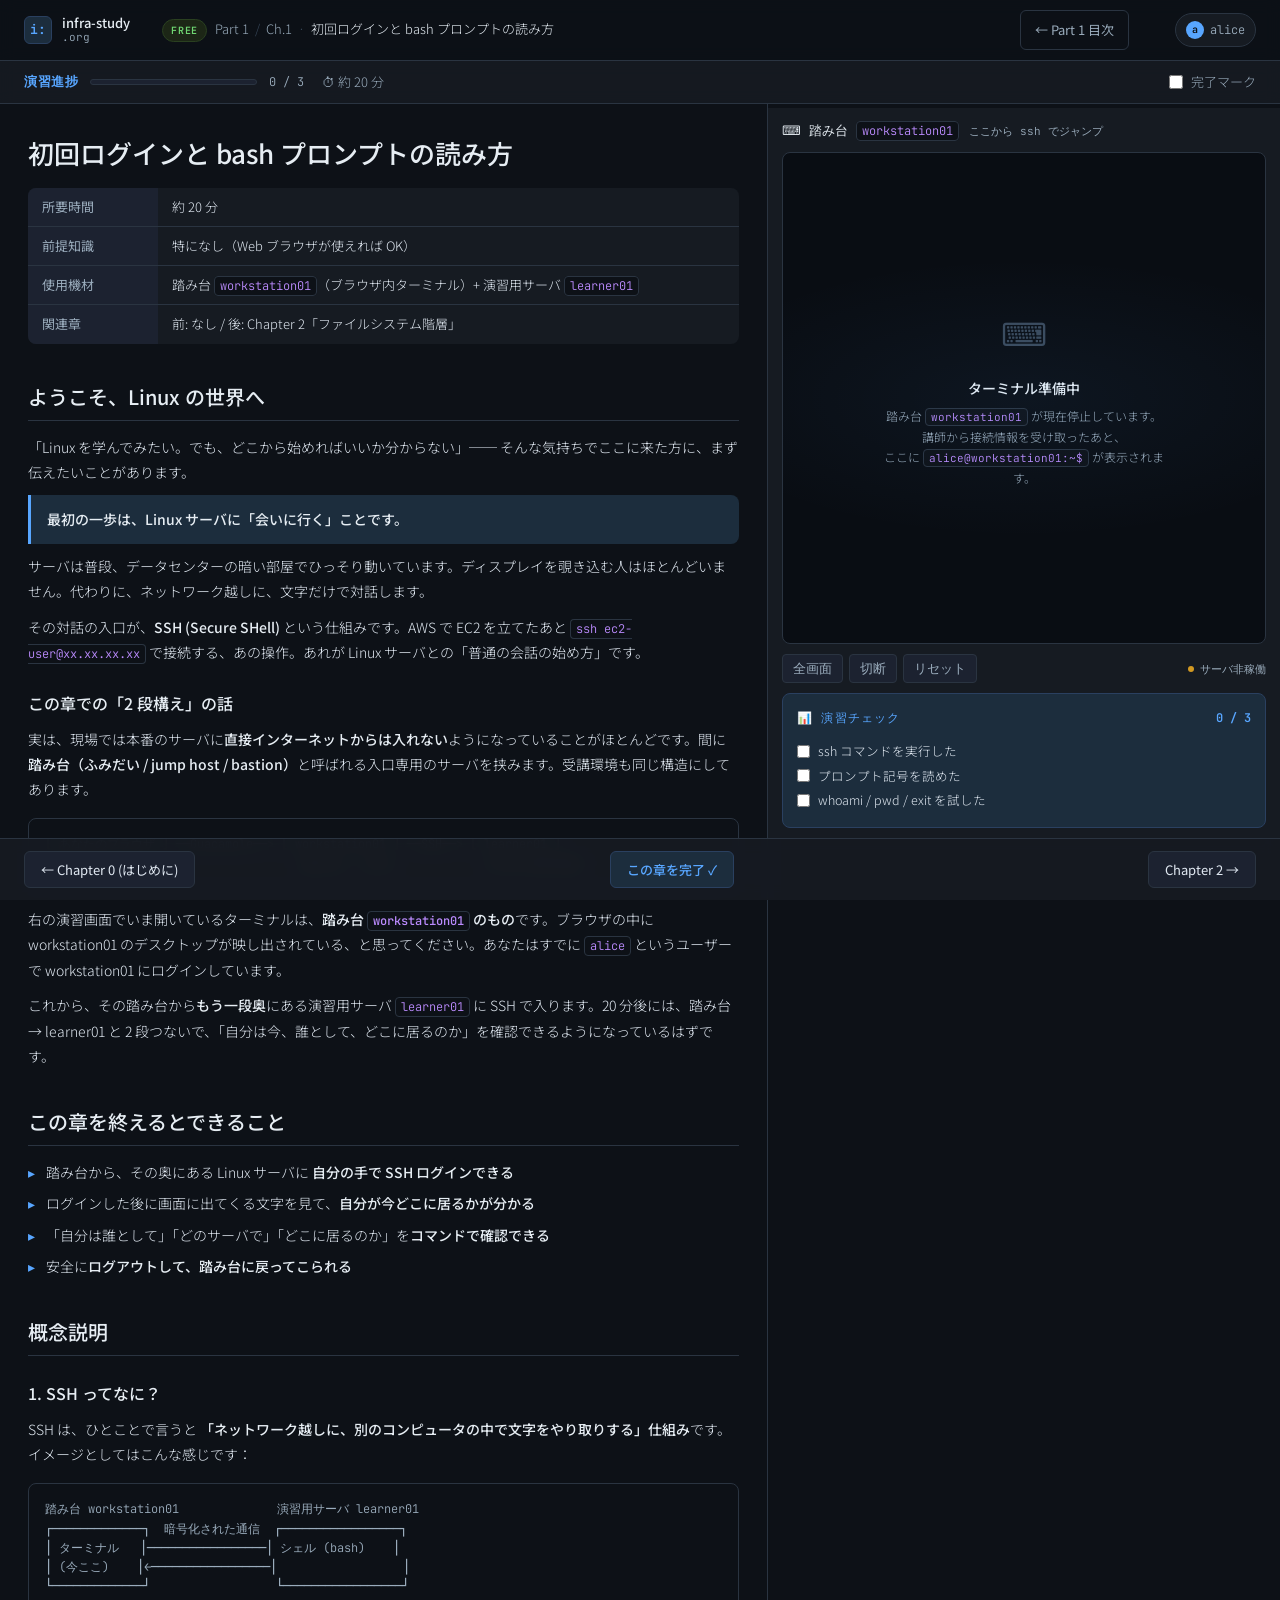
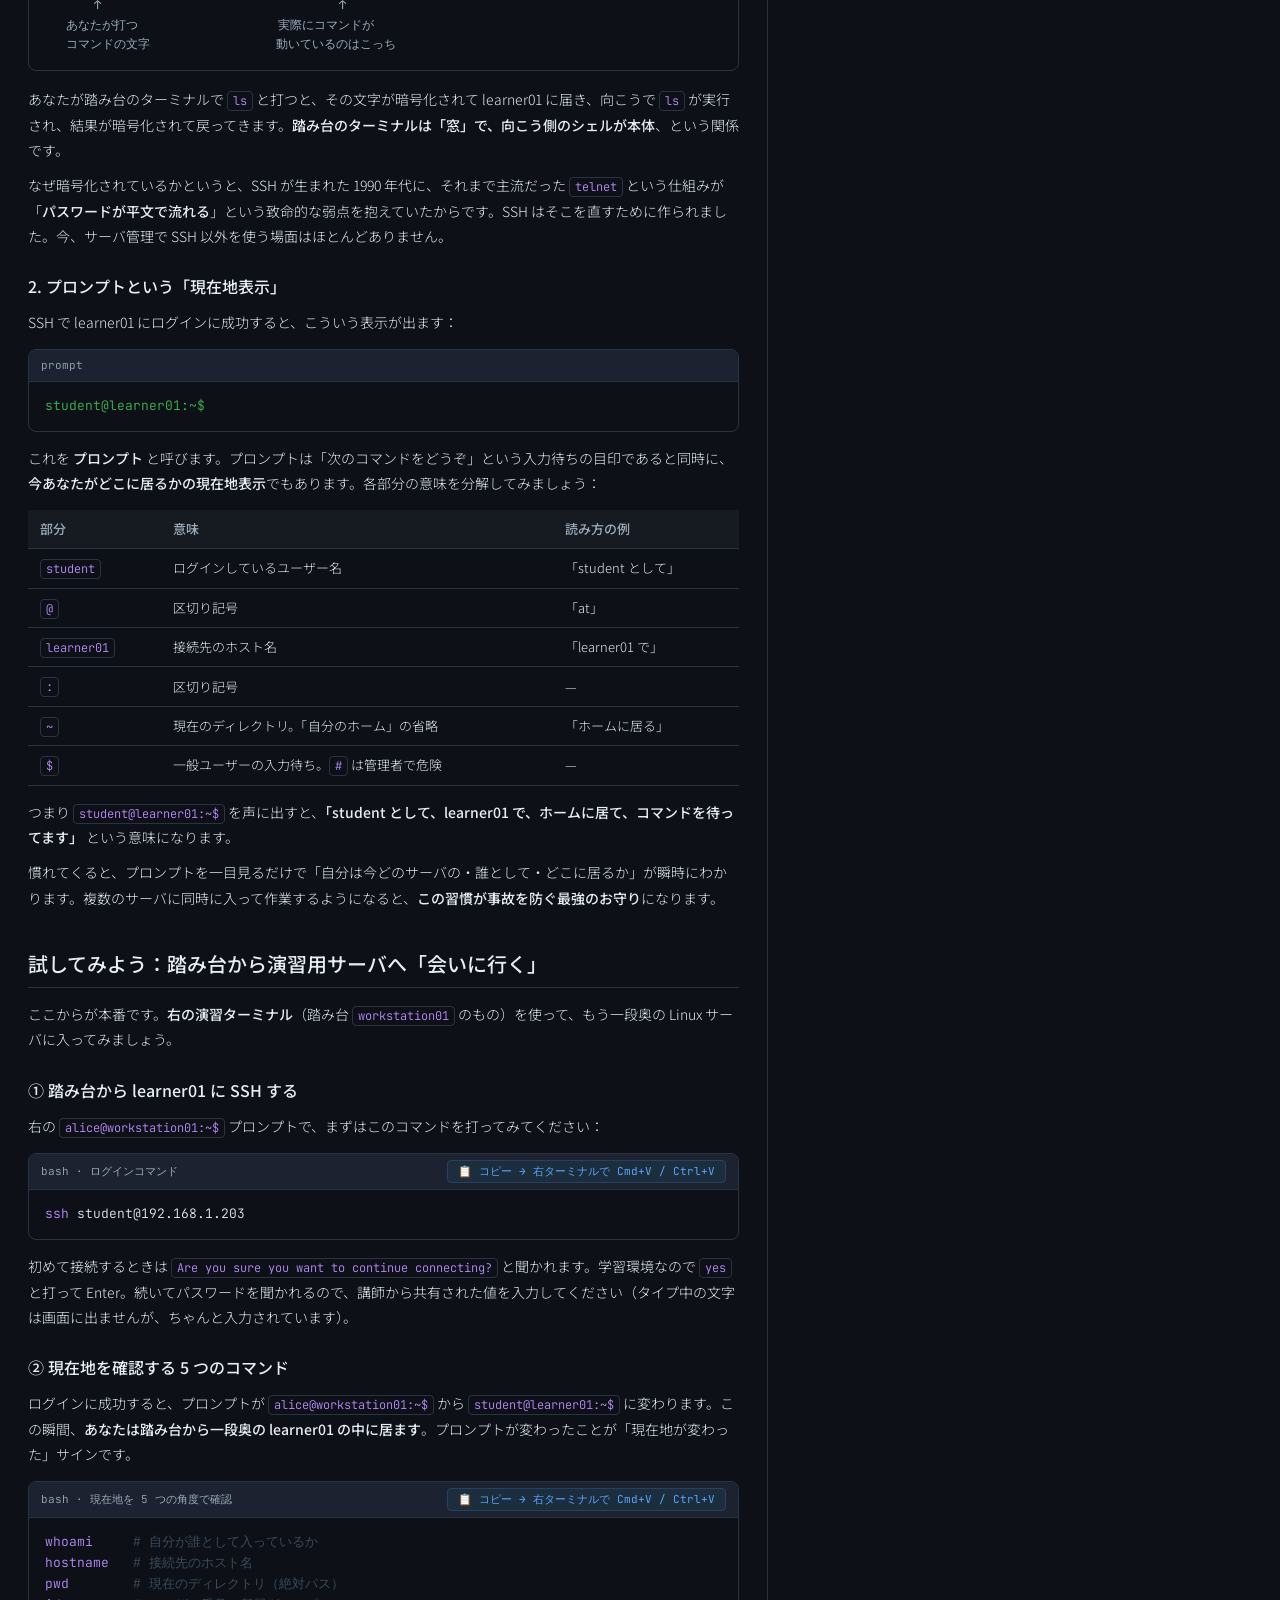
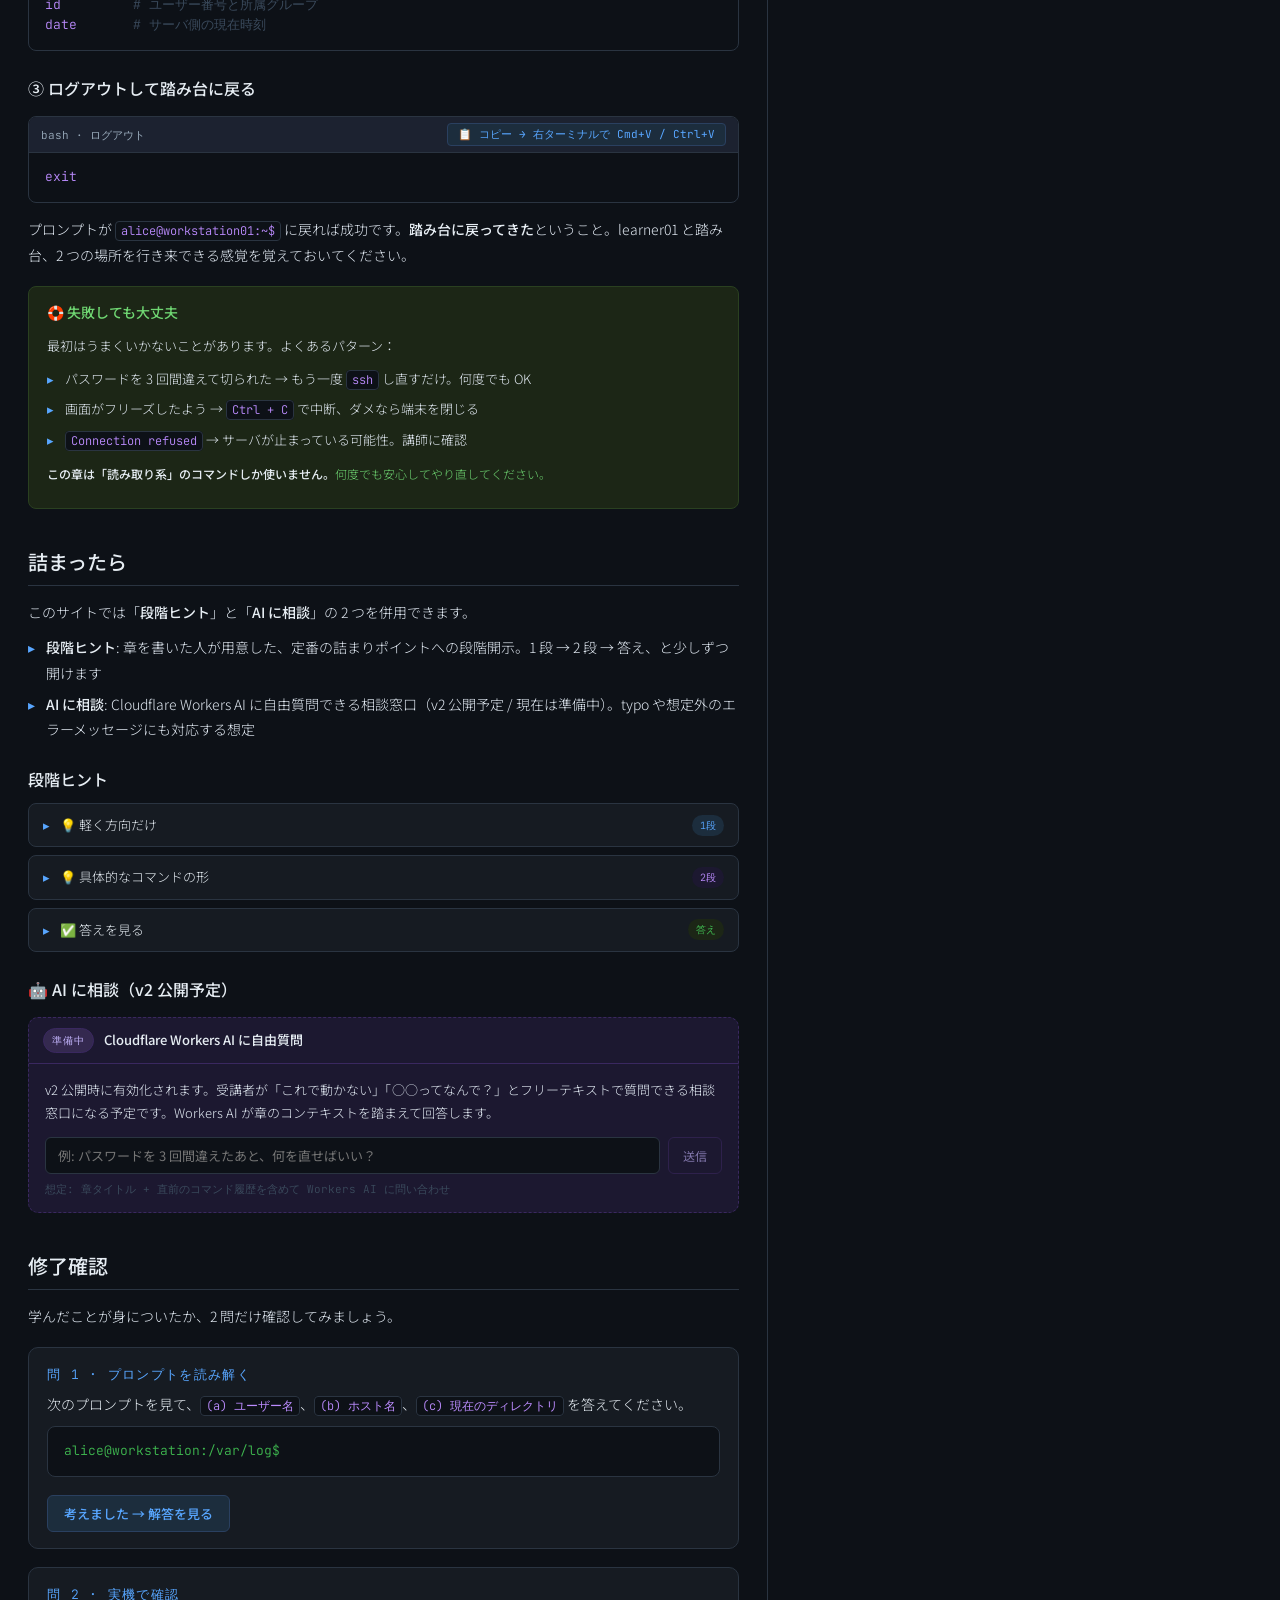
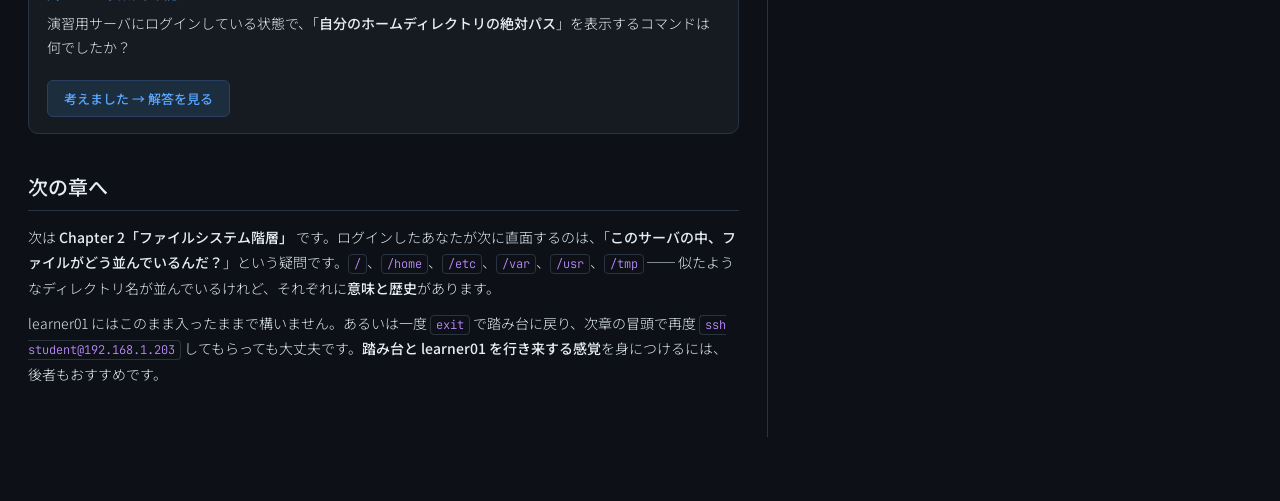
==== chapter01-prototype.html @ 298f412c "chapter01-03 プロトタイプ追加" ====
<!DOCTYPE html>
<html lang="ja">
<head>
<meta charset="UTF-8">
<meta name="viewport" content="width=device-width, initial-scale=1.0">
<title>Chapter 1: 初回ログインと bash プロンプトの読み方 — infra-study.org</title>
<style>
/* ── tokens (Top.html の tokens.css から抜粋・インライン) ── */
@import url('https://fonts.googleapis.com/css2?family=JetBrains+Mono:wght@400;600&family=Noto+Sans+JP:wght@300;400;500&display=swap');
:root{
  --bg:#0d1117; --bg2:#161b22; --bg3:#1c2230; --border:#2a3441;
  --text:#e2eaf3; --text-strong:#e6edf3; --muted:#9aacbc; --muted-dim:#3a4a5c;
  --accent:#58a6ff; --green:#3fb950; --amber:#d29922; --purple:#bc8cff; --coral:#f78166; --red:#f85149;
  --accent-bg:#1c2d3d; --accent-bg-hi:#1e3550; --accent-border:#2a4060; --accent-text:#8ecbff;
  --green-bg:#1c2616; --green-border:#2a4020; --green-text:#6fd672;
  --amber-bg:#1c1a0d; --amber-border:#3a3010;
  --purple-bg:#1c1830; --purple-border:#3a2860; --purple-text:#c4b5fd;
  --coral-bg:#1c0e0a; --coral-border:#3a1a10;
  --font-sans:'Noto Sans JP',-apple-system,BlinkMacSystemFont,sans-serif;
  --font-mono:'JetBrains Mono','SF Mono',Menlo,Consolas,monospace;
}
*{box-sizing:border-box;margin:0;padding:0}
html,body{background:var(--bg);color:var(--text);font-family:var(--font-sans);font-weight:300;font-size:14px;line-height:1.7}
a{color:var(--accent);text-decoration:none}
a:hover{text-decoration:underline}
strong{color:var(--text-strong);font-weight:500}
code{font-family:var(--font-mono);font-size:12px;background:var(--bg);border:1px solid var(--border);padding:1px 5px;border-radius:4px;color:var(--purple)}
button{font-family:inherit;cursor:pointer;border:none;background:none;color:inherit}
ul{list-style:none}

/* ── Header ── */
.site-header{position:sticky;top:0;z-index:50;background:rgba(13,17,23,0.92);border-bottom:1px solid var(--border);backdrop-filter:blur(8px)}
.header-inner{max-width:1400px;margin:0 auto;height:60px;padding:0 24px;display:flex;align-items:center;gap:32px}
.brand{display:flex;align-items:center;gap:10px}
.brand-mark{width:28px;height:28px;border-radius:6px;background:var(--accent-bg);border:1px solid var(--accent-border);display:flex;align-items:center;justify-content:center;font-family:var(--font-mono);font-weight:600;color:var(--accent);font-size:13px}
.brand-text{display:flex;flex-direction:column;line-height:1.15}
.brand-name{font-size:13px;color:var(--text-strong);font-weight:500}
.brand-domain{font-size:11px;color:var(--muted);font-family:var(--font-mono)}
.crumb{font-size:13px;color:var(--muted)}
.crumb .sep{color:var(--muted-dim);margin:0 6px}
.crumb .now{color:var(--text-strong)}
.badge-free{display:inline-flex;align-items:center;font-family:var(--font-mono);font-size:10px;font-weight:600;letter-spacing:0.08em;color:var(--green-text);background:var(--green-bg);border:1px solid var(--green-border);padding:2px 8px;border-radius:99px;margin-right:8px}
.nav-toc{margin-left:auto;font-size:13px;padding:8px 14px;border-radius:6px;background:transparent;border:1px solid var(--border);color:var(--muted);font-weight:400;display:inline-flex;align-items:center;gap:6px}
.nav-toc:hover{background:var(--bg2);color:var(--text-strong);border-color:var(--accent-border)}
.nav-user{margin-left:14px;font-size:12px;color:var(--muted);font-family:var(--font-mono);display:inline-flex;align-items:center;gap:6px;padding:6px 10px;border-radius:99px;background:var(--bg2);border:1px solid var(--border)}
.nav-user .avatar{width:18px;height:18px;border-radius:50%;background:var(--accent);color:var(--bg);font-size:10px;display:flex;align-items:center;justify-content:center;font-weight:600}

/* ── Chapter Meta Bar ── */
.meta-bar{position:sticky;top:60px;z-index:49;border-bottom:1px solid var(--border);background:rgba(22,27,34,0.92);backdrop-filter:blur(8px)}
.meta-inner{max-width:1400px;margin:0 auto;padding:10px 24px;display:flex;align-items:center;gap:18px;font-size:13px}
.progress{display:flex;align-items:center;gap:12px;min-width:280px}
.progress-label{font-family:var(--font-mono);font-size:13px;color:var(--accent);letter-spacing:0.04em;font-weight:600;white-space:nowrap}
.progress-bar{flex:1;height:6px;background:var(--bg3);border-radius:99px;overflow:hidden;border:1px solid var(--border);min-width:120px}
.progress-fill{height:100%;background:linear-gradient(90deg,var(--green) 0%,var(--accent) 100%);border-radius:99px;transition:width 0.3s ease}
.progress-text{font-family:var(--font-mono);font-size:12px;color:var(--muted);white-space:nowrap}
.meta-time{color:var(--muted);font-size:13px}
.meta-progress{margin-left:auto;display:flex;align-items:center;gap:8px;color:var(--muted)}
.meta-progress input[type=checkbox]{width:14px;height:14px;accent-color:var(--accent)}

/* ── 2-pane layout ── */
.pane-wrap{max-width:1400px;margin:0 auto;display:grid;grid-template-columns:60% 40%;min-height:calc(100vh - 60px - 48px)}
.content-pane{padding:32px 28px 40px;border-right:1px solid var(--border);overflow-y:auto}
.terminal-pane{background:var(--bg2);padding:12px 14px;display:flex;flex-direction:column;gap:10px;position:sticky;top:108px;height:calc(100vh - 108px - 60px);align-self:start}

/* ── content ── */
.content-pane h1{font-size:26px;font-weight:500;color:var(--text-strong);line-height:1.3;margin-bottom:18px}
.content-pane h2{font-size:20px;font-weight:500;color:var(--text-strong);margin:36px 0 14px;padding-bottom:6px;border-bottom:1px solid var(--border)}
.content-pane h3{font-size:16px;font-weight:500;color:var(--text-strong);margin:24px 0 10px}
.content-pane p{margin:10px 0;line-height:1.8}
.content-pane ul.bullets{padding-left:0;margin:10px 0}
.content-pane ul.bullets li{padding-left:18px;position:relative;margin:6px 0;line-height:1.8}
.content-pane ul.bullets li::before{content:'▸';position:absolute;left:0;color:var(--accent)}

.eyebrow{font-size:12px;letter-spacing:0.12em;color:var(--accent);text-transform:uppercase;font-family:var(--font-mono);font-weight:600;display:flex;align-items:center;gap:10px;margin-bottom:10px}
.eyebrow::after{content:'';flex:1;height:1px;background:var(--border)}
.lead{font-size:15px;color:var(--muted);line-height:1.95;margin:14px 0 22px}
.lead strong{color:var(--text)}
.callout-key{margin:18px 0;padding:12px 16px;background:var(--accent-bg);border-left:3px solid var(--accent);border-radius:0 8px 8px 0;color:var(--text-strong)}

/* meta table */
table.meta-table{width:100%;border-collapse:collapse;margin:14px 0;background:var(--bg2);border-radius:8px;overflow:hidden;font-size:13px}
table.meta-table th,table.meta-table td{padding:8px 14px;text-align:left;border-bottom:1px solid var(--border)}
table.meta-table th{color:var(--muted);font-weight:400;width:130px;background:var(--bg3)}
table.meta-table tr:last-child th,table.meta-table tr:last-child td{border-bottom:none}

/* ASCII diagram block */
pre.ascii{background:var(--bg);border:1px solid var(--border);border-radius:8px;padding:16px;font-family:var(--font-mono);font-size:12px;line-height:1.6;color:var(--muted);overflow-x:auto;margin:16px 0}

/* prompt-decompose table */
table.decomp{width:100%;border-collapse:collapse;margin:14px 0;font-size:13px}
table.decomp th,table.decomp td{padding:8px 12px;border-bottom:1px solid var(--border);text-align:left}
table.decomp th{color:var(--muted);font-weight:500;background:var(--bg2)}
table.decomp code{font-size:12px}

/* code block w/ copy */
.codeblock{position:relative;background:var(--bg);border:1px solid var(--border);border-radius:8px;margin:14px 0;overflow:hidden}
.codeblock-head{background:var(--bg3);padding:6px 12px;border-bottom:1px solid var(--border);display:flex;align-items:center;justify-content:space-between;font-family:var(--font-mono);font-size:11px;color:var(--muted)}
.codeblock pre{padding:14px 16px;font-family:var(--font-mono);font-size:13px;line-height:1.6;color:var(--text);overflow-x:auto}
.codeblock pre .comment{color:var(--muted-dim)}
.codeblock pre .prompt{color:var(--green)}
.codeblock pre .kw{color:var(--purple)}
.copy-btn{font-family:var(--font-mono);font-size:11px;color:var(--accent);padding:3px 10px;border-radius:4px;border:1px solid var(--accent-border);background:var(--accent-bg)}
.copy-btn:hover{background:var(--accent-bg-hi)}
.copy-btn.copied{color:var(--green);border-color:var(--green-border);background:var(--green-bg)}

/* hint accordion */
.hint{margin:8px 0;border:1px solid var(--border);border-radius:8px;background:var(--bg2);overflow:hidden}
.hint summary{cursor:pointer;padding:10px 14px;list-style:none;display:flex;align-items:center;gap:10px;font-size:13px;color:var(--text-strong)}
.hint summary::-webkit-details-marker{display:none}
.hint summary::before{content:'▸';color:var(--accent);transition:transform 0.15s}
.hint[open] summary::before{transform:rotate(90deg)}
.hint .hint-body{padding:0 14px 14px 32px;color:var(--text);line-height:1.8;font-size:13px;border-top:1px solid var(--border);padding-top:12px;margin-top:0}
.hint.stage1 summary::after{content:'1段';margin-left:auto;font-family:var(--font-mono);font-size:10px;color:var(--accent);background:var(--accent-bg);padding:2px 8px;border-radius:99px}
.hint.stage2 summary::after{content:'2段';margin-left:auto;font-family:var(--font-mono);font-size:10px;color:var(--purple);background:var(--purple-bg);padding:2px 8px;border-radius:99px}
.hint.answer summary::after{content:'答え';margin-left:auto;font-family:var(--font-mono);font-size:10px;color:var(--green);background:var(--green-bg);padding:2px 8px;border-radius:99px}

/* fail-safe block */
.fail-safe{margin:18px 0;padding:14px 18px;background:var(--green-bg);border:1px solid var(--green-border);border-radius:8px}
.fail-safe-title{color:var(--green-text);font-weight:500;margin-bottom:8px;display:flex;align-items:center;gap:8px}

/* AI chat mock */
.ai-chat-mock{margin:14px 0 22px;border:1px dashed var(--purple-border);border-radius:10px;background:var(--purple-bg);overflow:hidden}
.ai-chat-head{padding:10px 14px;display:flex;align-items:center;gap:10px;border-bottom:1px solid var(--purple-border);background:rgba(28,24,48,0.5)}
.ai-badge{font-family:var(--font-mono);font-size:10px;letter-spacing:0.1em;text-transform:uppercase;color:var(--purple-text);padding:3px 8px;border-radius:99px;background:rgba(188,140,255,0.15);border:1px solid var(--purple-border)}
.ai-chat-title{font-size:13px;color:var(--text-strong);font-weight:500}
.ai-chat-body{padding:14px 16px;font-size:13px;line-height:1.7;color:var(--muted)}
.ai-chat-body p{margin:0 0 12px;color:var(--text)}
.ai-chat-input-mock{display:flex;gap:8px;margin:8px 0 6px}
.ai-chat-input-mock input{flex:1;padding:8px 12px;border-radius:6px;background:var(--bg);border:1px solid var(--border);color:var(--muted-dim);font-family:var(--font-sans);font-size:13px}
.ai-chat-input-mock input:disabled{cursor:not-allowed}
.ai-send-btn{padding:8px 14px;border-radius:6px;background:var(--purple-bg);border:1px solid var(--purple-border);color:var(--purple-text);font-size:12px;cursor:not-allowed;opacity:0.6}
.ai-chat-meta{font-size:11px;color:var(--muted-dim);font-family:var(--font-mono)}

/* quiz */
.quiz{margin:18px 0;padding:16px 18px;background:var(--bg2);border:1px solid var(--border);border-radius:10px}
.quiz-title{font-size:13px;color:var(--accent);margin-bottom:6px;font-family:var(--font-mono);text-transform:uppercase;letter-spacing:0.1em}
.quiz-q{font-size:14px;color:var(--text-strong);margin-bottom:10px;line-height:1.7}
.quiz-btn{margin-top:10px;padding:8px 16px;border-radius:6px;background:var(--accent-bg);border:1px solid var(--accent-border);color:var(--accent);font-size:13px;font-weight:500}
.quiz-btn:hover{background:var(--accent-bg-hi)}

/* footer nav — fixed for always-visible chapter navigation */
.chapter-footer{position:fixed;bottom:0;left:0;right:0;z-index:40;background:rgba(22,27,34,0.96);backdrop-filter:blur(8px);border-top:1px solid var(--border);padding:12px 24px;display:flex;align-items:center;gap:12px}
body{padding-bottom:64px}
.foot-btn{font-size:13px;padding:8px 16px;border-radius:6px;background:var(--bg3);border:1px solid var(--border);color:var(--text)}
.foot-btn:hover{background:var(--accent-bg);color:var(--accent);border-color:var(--accent-border)}
.foot-btn.complete{margin:0 auto;background:var(--accent-bg);border-color:var(--accent-border);color:var(--accent);font-weight:500}

/* ── Terminal pane ── */
.term-head{display:flex;align-items:center;gap:10px;font-size:13px;color:var(--muted);font-family:var(--font-mono)}
.term-head .label{color:var(--text-strong);font-size:13px}
.term-frame{flex:1;background:#090d13;border:1px solid var(--border);border-radius:8px;display:flex;flex-direction:column;justify-content:center;align-items:center;padding:20px;text-align:center;position:relative;overflow:hidden}
.term-frame.fallback::before{content:'';position:absolute;inset:0;background:radial-gradient(500px 200px at 50% 50%,rgba(88,166,255,0.06),transparent 70%);pointer-events:none}
.term-fallback-icon{font-size:32px;margin-bottom:14px;color:var(--muted-dim);font-family:var(--font-mono)}
.term-fallback-title{font-size:14px;color:var(--text-strong);font-weight:500;margin-bottom:6px}
.term-fallback-msg{font-size:12px;color:var(--muted);line-height:1.7;max-width:280px}
.term-fallback-msg code{font-size:11px}
.term-controls{display:flex;gap:6px;font-size:11px}
.term-ctl{padding:4px 10px;border-radius:4px;background:var(--bg3);border:1px solid var(--border);color:var(--muted);font-family:var(--font-mono)}
.term-ctl:hover{color:var(--text)}
.term-status{font-size:11px;color:var(--muted);font-family:var(--font-mono);display:flex;align-items:center;gap:6px}
.term-status .status-dot{width:6px;height:6px;border-radius:50%;background:var(--amber)}

/* checklist */
.checklist{background:var(--bg);border:1px solid var(--border);border-radius:8px;padding:14px}
.checklist.prominent{background:var(--accent-bg);border-color:var(--accent-border)}
.checklist-head{display:flex;align-items:center;justify-content:space-between;margin-bottom:10px}
.checklist-title{font-size:12px;color:var(--accent);text-transform:uppercase;letter-spacing:0.1em;font-family:var(--font-mono)}
.checklist-progress{font-family:var(--font-mono);font-size:12px;color:var(--accent);font-weight:600}
.checklist-progress.done{color:var(--green)}
.checklist-item{display:flex;align-items:center;gap:8px;padding:3px 0;font-size:12.5px;color:var(--text);line-height:1.5}
.checklist-item input{accent-color:var(--green)}
.checklist-item.done{color:var(--muted);text-decoration:line-through}

/* modal */
.modal-backdrop{display:none;position:fixed;inset:0;background:rgba(0,0,0,0.7);z-index:100;align-items:center;justify-content:center;padding:24px;backdrop-filter:blur(4px)}
.modal-backdrop.open{display:flex}
.modal{max-width:560px;width:100%;background:var(--bg2);border:1px solid var(--border);border-radius:12px;padding:24px;max-height:80vh;overflow-y:auto;box-shadow:0 20px 60px rgba(0,0,0,0.6)}
.modal-title{font-size:18px;font-weight:500;color:var(--text-strong);margin-bottom:14px;display:flex;align-items:center;gap:10px}
.modal-title::before{content:'✓';color:var(--green);font-family:var(--font-mono)}
.modal-body{font-size:13px;line-height:1.8;color:var(--text)}
.modal-body ul{list-style:none;padding:0;margin:10px 0}
.modal-body ul li{padding:4px 0 4px 16px;position:relative}
.modal-body ul li::before{content:'•';position:absolute;left:0;color:var(--accent)}
.modal-close{margin-top:18px;padding:8px 18px;border-radius:6px;background:var(--bg3);border:1px solid var(--border);color:var(--text);font-size:13px;cursor:pointer}
.modal-close:hover{background:var(--accent-bg);color:var(--accent);border-color:var(--accent-border)}

/* responsive — minimal: stack at <1100px (タブレット相当の検証用) */
@media (max-width:1100px){
  .pane-wrap{grid-template-columns:1fr}
  .content-pane{border-right:none}
  .terminal-pane{position:static;height:auto;min-height:340px;border-top:1px solid var(--border)}
}
</style>
</head>
<body>

<!-- ─── Header ─── -->
<header class="site-header">
  <div class="header-inner">
    <a href="#" class="brand">
      <div class="brand-mark">i:</div>
      <div class="brand-text">
        <span class="brand-name">infra-study</span>
        <span class="brand-domain">.org</span>
      </div>
    </a>
    <nav class="crumb">
      <span class="badge-free" title="無料体験版">FREE</span><span>Part 1</span><span class="sep">/</span><span>Ch.1</span><span class="sep">·</span><span class="now">初回ログインと bash プロンプトの読み方</span>
    </nav>
    <a href="#" class="nav-toc">← Part 1 目次</a>
    <span class="nav-user" title="ログイン済受講者の表示。サインインはトップページで一度行う想定"><span class="avatar">a</span>alice</span>
  </div>
</header>

<!-- ─── Chapter Meta Bar ─── -->
<div class="meta-bar">
  <div class="meta-inner">
    <div class="progress" title="演習チェック 3 つのうち、達成済みの数">
      <span class="progress-label">演習進捗</span>
      <span class="progress-bar"><span class="progress-fill" id="progressFill" style="width:0%"></span></span>
      <span class="progress-text" id="progressText">0 / 3</span>
    </div>
    <span class="meta-time">⏱ 約 20 分</span>
    <label class="meta-progress">
      <input type="checkbox" id="chapter-complete">
      <span>完了マーク</span>
    </label>
  </div>
</div>

<!-- ─── 2-pane wrapper ─── -->
<div class="pane-wrap">

  <!-- ── Content pane ── -->
  <main class="content-pane">

    <h1>初回ログインと bash プロンプトの読み方</h1>

    <table class="meta-table">
      <tr><th>所要時間</th><td>約 20 分</td></tr>
      <tr><th>前提知識</th><td>特になし（Web ブラウザが使えれば OK）</td></tr>
      <tr><th>使用機材</th><td>踏み台 <code>workstation01</code>（ブラウザ内ターミナル）+ 演習用サーバ <code>learner01</code></td></tr>
      <tr><th>関連章</th><td>前: なし / 後: Chapter 2「ファイルシステム階層」</td></tr>
    </table>

    <h2>ようこそ、Linux の世界へ</h2>
    <p>「Linux を学んでみたい。でも、どこから始めればいいか分からない」── そんな気持ちでここに来た方に、まず伝えたいことがあります。</p>
    <p class="callout-key"><strong>最初の一歩は、Linux サーバに「会いに行く」ことです。</strong></p>
    <p>サーバは普段、データセンターの暗い部屋でひっそり動いています。ディスプレイを覗き込む人はほとんどいません。代わりに、ネットワーク越しに、文字だけで対話します。</p>
    <p>その対話の入口が、<strong>SSH (Secure SHell)</strong> という仕組みです。AWS で EC2 を立てたあと <code>ssh ec2-user@xx.xx.xx.xx</code> で接続する、あの操作。あれが Linux サーバとの「普通の会話の始め方」です。</p>

    <h3>この章での「2 段構え」の話</h3>
    <p>実は、現場では本番のサーバに<strong>直接インターネットからは入れない</strong>ようになっていることがほとんどです。間に<strong>踏み台（ふみだい / jump host / bastion）</strong>と呼ばれる入口専用のサーバを挟みます。受講環境も同じ構造にしてあります。</p>
<pre class="ascii">[ あなたのブラウザ ] ──Guacamole──&gt; [ workstation01 ] ──SSH──&gt; [ learner01 ]
   (どこからでも)                     (踏み台 / 入口)             (今日の演習対象)</pre>
    <p>右の演習画面でいま開いているターミナルは、<strong>踏み台 <code>workstation01</code> のもの</strong>です。ブラウザの中に workstation01 のデスクトップが映し出されている、と思ってください。あなたはすでに <code>alice</code> というユーザーで workstation01 にログインしています。</p>
    <p>これから、その踏み台から<strong>もう一段奥</strong>にある演習用サーバ <code>learner01</code> に SSH で入ります。20 分後には、踏み台 → learner01 と 2 段つないで、「自分は今、誰として、どこに居るのか」を確認できるようになっているはずです。</p>

    <h2>この章を終えるとできること</h2>
    <ul class="bullets">
      <li>踏み台から、その奥にある Linux サーバに <strong>自分の手で SSH ログインできる</strong></li>
      <li>ログインした後に画面に出てくる文字を見て、<strong>自分が今どこに居るかが分かる</strong></li>
      <li>「自分は誰として」「どのサーバで」「どこに居るのか」を<strong>コマンドで確認できる</strong></li>
      <li>安全に<strong>ログアウトして、踏み台に戻ってこられる</strong></li>
    </ul>

    <h2>概念説明</h2>

    <h3>1. SSH ってなに？</h3>
    <p>SSH は、ひとことで言うと <strong>「ネットワーク越しに、別のコンピュータの中で文字をやり取りする」仕組み</strong>です。イメージとしてはこんな感じです：</p>
<pre class="ascii">踏み台 workstation01              演習用サーバ learner01
┌─────────────┐  暗号化された通信  ┌─────────────────┐
│ ターミナル   │─────────────────│ シェル (bash)    │
│ (今ここ)    │←─────────────────│                  │
└─────────────┘                  └─────────────────┘
       ↑                                  ↑
   あなたが打つ                    実際にコマンドが
   コマンドの文字                  動いているのはこっち</pre>
    <p>あなたが踏み台のターミナルで <code>ls</code> と打つと、その文字が暗号化されて learner01 に届き、向こうで <code>ls</code> が実行され、結果が暗号化されて戻ってきます。<strong>踏み台のターミナルは「窓」で、向こう側のシェルが本体</strong>、という関係です。</p>
    <p>なぜ暗号化されているかというと、SSH が生まれた 1990 年代に、それまで主流だった <code>telnet</code> という仕組みが「<strong>パスワードが平文で流れる</strong>」という致命的な弱点を抱えていたからです。SSH はそこを直すために作られました。今、サーバ管理で SSH 以外を使う場面はほとんどありません。</p>

    <h3>2. プロンプトという「現在地表示」</h3>
    <p>SSH で learner01 にログインに成功すると、こういう表示が出ます：</p>
    <div class="codeblock">
      <div class="codeblock-head"><span>prompt</span></div>
      <pre><span class="prompt">student@learner01:~$</span></pre>
    </div>
    <p>これを <strong>プロンプト</strong> と呼びます。プロンプトは「次のコマンドをどうぞ」という入力待ちの目印であると同時に、<strong>今あなたがどこに居るかの現在地表示</strong>でもあります。各部分の意味を分解してみましょう：</p>
    <table class="decomp">
      <tr><th>部分</th><th>意味</th><th>読み方の例</th></tr>
      <tr><td><code>student</code></td><td>ログインしているユーザー名</td><td>「student として」</td></tr>
      <tr><td><code>@</code></td><td>区切り記号</td><td>「at」</td></tr>
      <tr><td><code>learner01</code></td><td>接続先のホスト名</td><td>「learner01 で」</td></tr>
      <tr><td><code>:</code></td><td>区切り記号</td><td>—</td></tr>
      <tr><td><code>~</code></td><td>現在のディレクトリ。「自分のホーム」の省略</td><td>「ホームに居る」</td></tr>
      <tr><td><code>$</code></td><td>一般ユーザーの入力待ち。<code>#</code> は管理者で危険</td><td>—</td></tr>
    </table>
    <p>つまり <code>student@learner01:~$</code> を声に出すと、<strong>「student として、learner01 で、ホームに居て、コマンドを待ってます」</strong> という意味になります。</p>
    <p>慣れてくると、プロンプトを一目見るだけで「自分は今どのサーバの・誰として・どこに居るか」が瞬時にわかります。複数のサーバに同時に入って作業するようになると、<strong>この習慣が事故を防ぐ最強のお守り</strong>になります。</p>

    <h2>試してみよう：踏み台から演習用サーバへ「会いに行く」</h2>
    <p>ここからが本番です。<strong>右の演習ターミナル</strong>（踏み台 <code>workstation01</code> のもの）を使って、もう一段奥の Linux サーバに入ってみましょう。</p>

    <h3>① 踏み台から learner01 に SSH する</h3>
    <p>右の <code>alice@workstation01:~$</code> プロンプトで、まずはこのコマンドを打ってみてください：</p>
    <div class="codeblock">
      <div class="codeblock-head">
        <span>bash · ログインコマンド</span>
        <button class="copy-btn" data-copy="ssh student@192.168.1.203">📋 コピー → 右ターミナルで Cmd+V / Ctrl+V</button>
      </div>
      <pre><span class="kw">ssh</span> student@192.168.1.203</pre>
    </div>
    <p>初めて接続するときは <code>Are you sure you want to continue connecting?</code> と聞かれます。学習環境なので <code>yes</code> と打って Enter。続いてパスワードを聞かれるので、講師から共有された値を入力してください（タイプ中の文字は画面に出ませんが、ちゃんと入力されています）。</p>

    <h3>② 現在地を確認する 5 つのコマンド</h3>
    <p>ログインに成功すると、プロンプトが <code>alice@workstation01:~$</code> から <code>student@learner01:~$</code> に変わります。この瞬間、<strong>あなたは踏み台から一段奥の learner01 の中に居ます</strong>。プロンプトが変わったことが「現在地が変わった」サインです。</p>
    <div class="codeblock">
      <div class="codeblock-head">
        <span>bash · 現在地を 5 つの角度で確認</span>
        <button class="copy-btn" data-copy="whoami&#10;hostname&#10;pwd&#10;id&#10;date">📋 コピー → 右ターミナルで Cmd+V / Ctrl+V</button>
      </div>
      <pre><span class="kw">whoami</span>     <span class="comment"># 自分が誰として入っているか</span>
<span class="kw">hostname</span>   <span class="comment"># 接続先のホスト名</span>
<span class="kw">pwd</span>        <span class="comment"># 現在のディレクトリ（絶対パス）</span>
<span class="kw">id</span>         <span class="comment"># ユーザー番号と所属グループ</span>
<span class="kw">date</span>       <span class="comment"># サーバ側の現在時刻</span></pre>
    </div>

    <h3>③ ログアウトして踏み台に戻る</h3>
    <div class="codeblock">
      <div class="codeblock-head">
        <span>bash · ログアウト</span>
        <button class="copy-btn" data-copy="exit">📋 コピー → 右ターミナルで Cmd+V / Ctrl+V</button>
      </div>
      <pre><span class="kw">exit</span></pre>
    </div>
    <p>プロンプトが <code>alice@workstation01:~$</code> に戻れば成功です。<strong>踏み台に戻ってきた</strong>ということ。learner01 と踏み台、2 つの場所を行き来できる感覚を覚えておいてください。</p>

    <div class="fail-safe">
      <div class="fail-safe-title">🛟 失敗しても大丈夫</div>
      <p style="font-size:13px;line-height:1.7">最初はうまくいかないことがあります。よくあるパターン：</p>
      <ul class="bullets" style="font-size:13px;margin-top:6px">
        <li>パスワードを 3 回間違えて切られた → もう一度 <code>ssh</code> し直すだけ。何度でも OK</li>
        <li>画面がフリーズしたよう → <code>Ctrl + C</code> で中断、ダメなら端末を閉じる</li>
        <li><code>Connection refused</code> → サーバが止まっている可能性。講師に確認</li>
      </ul>
      <p style="font-size:12px;color:var(--green-text);margin-top:10px"><strong>この章は「読み取り系」のコマンドしか使いません。</strong>何度でも安心してやり直してください。</p>
    </div>

    <h2>詰まったら</h2>
    <p>このサイトでは「<strong>段階ヒント</strong>」と「<strong>AI に相談</strong>」の 2 つを併用できます。</p>
    <ul class="bullets" style="margin-bottom:14px">
      <li><strong>段階ヒント</strong>: 章を書いた人が用意した、定番の詰まりポイントへの段階開示。1 段 → 2 段 → 答え、と少しずつ開けます</li>
      <li><strong>AI に相談</strong>: Cloudflare Workers AI に自由質問できる相談窓口（v2 公開予定 / 現在は準備中）。typo や想定外のエラーメッセージにも対応する想定</li>
    </ul>

    <h3>段階ヒント</h3>

    <details class="hint stage1">
      <summary>💡 軽く方向だけ</summary>
      <div class="hint-body">
        <code>ssh</code> コマンドは「誰として」「どこに繋ぐか」を 1 行で指定します。AWS の EC2 に繋ぐときの形式を思い出してみてください。<code>@</code> の左が「誰」、右が「どこ」です。
      </div>
    </details>

    <details class="hint stage2">
      <summary>💡 具体的なコマンドの形</summary>
      <div class="hint-body">
        書き方は <code>ssh &lt;ユーザー名&gt;@&lt;接続先&gt;</code>。今回は <strong>student</strong> で <strong>192.168.1.203</strong> に行きたい。あとはこの 2 つを当てはめるだけ。
      </div>
    </details>

    <details class="hint answer">
      <summary>✅ 答えを見る</summary>
      <div class="hint-body">
        <div class="codeblock" style="margin:0 0 10px">
          <pre><span class="kw">ssh</span> student@192.168.1.203</pre>
        </div>
        <ul class="bullets">
          <li><code>ssh</code> は SSH クライアント本体</li>
          <li><code>@</code> の左右が「誰」と「どこ」</li>
          <li>ログイン後の <code>student@learner01:~$</code> が現在地表示</li>
        </ul>
      </div>
    </details>

    <h3>🤖 AI に相談（v2 公開予定）</h3>
    <div class="ai-chat-mock">
      <div class="ai-chat-head">
        <span class="ai-badge">準備中</span>
        <span class="ai-chat-title">Cloudflare Workers AI に自由質問</span>
      </div>
      <div class="ai-chat-body">
        <p>v2 公開時に有効化されます。受講者が「これで動かない」「○○ってなんで？」とフリーテキストで質問できる相談窓口になる予定です。Workers AI が章のコンテキストを踏まえて回答します。</p>
        <div class="ai-chat-input-mock">
          <input type="text" placeholder="例: パスワードを 3 回間違えたあと、何を直せばいい？" disabled>
          <button class="ai-send-btn" disabled>送信</button>
        </div>
        <div class="ai-chat-meta">想定: 章タイトル + 直前のコマンド履歴を含めて Workers AI に問い合わせ</div>
      </div>
    </div>

    <h2>修了確認</h2>
    <p>学んだことが身についたか、2 問だけ確認してみましょう。</p>

    <div class="quiz">
      <div class="quiz-title">問 1 · プロンプトを読み解く</div>
      <div class="quiz-q">次のプロンプトを見て、<code>(a) ユーザー名</code>、<code>(b) ホスト名</code>、<code>(c) 現在のディレクトリ</code> を答えてください。</div>
      <div class="codeblock" style="margin:8px 0"><pre><span class="prompt">alice@workstation:/var/log$</span></pre></div>
      <button class="quiz-btn" data-modal="quiz1">考えました → 解答を見る</button>
    </div>

    <div class="quiz">
      <div class="quiz-title">問 2 · 実機で確認</div>
      <div class="quiz-q">演習用サーバにログインしている状態で、「<strong>自分のホームディレクトリの絶対パス</strong>」を表示するコマンドは何でしたか？</div>
      <button class="quiz-btn" data-modal="quiz2">考えました → 解答を見る</button>
    </div>

    <h2>次の章へ</h2>
    <p>次は <strong>Chapter 2「ファイルシステム階層」</strong> です。ログインしたあなたが次に直面するのは、「<strong>このサーバの中、ファイルがどう並んでいるんだ？</strong>」という疑問です。<code>/</code>、<code>/home</code>、<code>/etc</code>、<code>/var</code>、<code>/usr</code>、<code>/tmp</code> ── 似たようなディレクトリ名が並んでいるけれど、それぞれに<strong>意味と歴史</strong>があります。</p>
    <p>learner01 にはこのまま入ったままで構いません。あるいは一度 <code>exit</code> で踏み台に戻り、次章の冒頭で再度 <code>ssh student@192.168.1.203</code> してもらっても大丈夫です。<strong>踏み台と learner01 を行き来する感覚</strong>を身につけるには、後者もおすすめです。</p>

  </main>

  <!-- ── Terminal pane ── -->
  <aside class="terminal-pane">
    <div class="term-head">
      <span class="label">⌨ 踏み台 <code style="font-size:12px">workstation01</code></span>
      <span style="color:var(--muted);font-size:11px">ここから ssh でジャンプ</span>
    </div>

    <!-- Guacamole iframe フォールバック表示（ML30 停止時のデフォルト） -->
    <div class="term-frame fallback">
      <div class="term-fallback-icon">⌨</div>
      <div class="term-fallback-title">ターミナル準備中</div>
      <div class="term-fallback-msg">
        踏み台 <code>workstation01</code> が現在停止しています。<br>
        講師から接続情報を受け取ったあと、<br>
        ここに <code>alice@workstation01:~$</code> が表示されます。
      </div>
    </div>

    <div style="display:flex;justify-content:space-between;align-items:center">
      <div class="term-controls">
        <button class="term-ctl">全画面</button>
        <button class="term-ctl">切断</button>
        <button class="term-ctl">リセット</button>
      </div>
      <div class="term-status"><span class="status-dot"></span>サーバ非稼働</div>
    </div>

    <div class="checklist prominent">
      <div class="checklist-head">
        <span class="checklist-title">📊 演習チェック</span>
        <span class="checklist-progress">0 / 3</span>
      </div>
      <label class="checklist-item"><input type="checkbox"> ssh コマンドを実行した</label>
      <label class="checklist-item"><input type="checkbox"> プロンプト記号を読めた</label>
      <label class="checklist-item"><input type="checkbox"> whoami / pwd / exit を試した</label>
    </div>
  </aside>

</div>

<!-- ─── Footer ─── -->
<footer class="chapter-footer">
  <button class="foot-btn">← Chapter 0 (はじめに)</button>
  <button class="foot-btn complete">この章を完了 ✓</button>
  <button class="foot-btn">Chapter 2 →</button>
</footer>

<!-- ─── Modals ─── -->
<div class="modal-backdrop" id="modal-quiz1">
  <div class="modal">
    <div class="modal-title">問 1 · 解答</div>
    <div class="modal-body">
      <ul>
        <li>(a) ユーザー名: <strong>alice</strong></li>
        <li>(b) ホスト名: <strong>workstation</strong></li>
        <li>(c) 現在のディレクトリ: <strong>/var/log</strong></li>
      </ul>
      <p style="margin-top:12px">ポイント: 本文中の <code>~</code> は「ホームディレクトリの省略」でしたが、<code>/var/log</code> のような具体的なパスならそれが現在地そのものです。<code>/var/log</code> はサーバのログが集まる場所で、これから何度も登場します。</p>
      <p style="margin-top:10px">ちなみにこの例の <code>alice@workstation</code>、見覚えありませんか？そう、あなたが演習開始時に居る踏み台 <code>workstation01</code> の <code>alice</code> ユーザーは、まさにこのプロンプトの形をしています（ホスト名末尾の数字違いだけ）。<strong>プロンプトを読む練習を、自分の現在地で日々やっている</strong>ということです。</p>
    </div>
    <button class="modal-close" data-close>閉じる</button>
  </div>
</div>

<div class="modal-backdrop" id="modal-quiz2">
  <div class="modal">
    <div class="modal-title">問 2 · 解答</div>
    <div class="modal-body">
      <div class="codeblock" style="margin:0 0 10px"><pre><span class="kw">pwd</span></pre></div>
      <p><code>pwd</code> は <strong>p</strong>rint <strong>w</strong>orking <strong>d</strong>irectory の略。<code>student</code> ユーザーのホームは <code>/home/student</code> なので、結果もそうなります。</p>
      <p style="margin-top:10px">別解: <code>echo $HOME</code> も同じ結果を返します。ただし「今いる場所」と「自分のホームと決められている場所」の違いがあるので、ディレクトリを移動すると差が見えます — それは Chapter 2 のお楽しみに。</p>
    </div>
    <button class="modal-close" data-close>閉じる</button>
  </div>
</div>

<script>
// Copy button
document.querySelectorAll('.copy-btn').forEach(btn=>{
  btn.addEventListener('click',async()=>{
    const text=btn.dataset.copy.replace(/&#10;/g,'\n');
    try{
      await navigator.clipboard.writeText(text);
      const orig=btn.textContent;
      btn.textContent='✓ コピー済み — 右ターミナルで Cmd+V / Ctrl+V';
      btn.classList.add('copied');
      setTimeout(()=>{btn.textContent=orig;btn.classList.remove('copied');},2000);
    }catch(e){console.error(e);}
  });
});

// Modals
document.querySelectorAll('[data-modal]').forEach(b=>{
  b.addEventListener('click',()=>{
    const m=document.getElementById('modal-'+b.dataset.modal);
    if(m)m.classList.add('open');
  });
});
document.querySelectorAll('[data-close]').forEach(b=>{
  b.addEventListener('click',()=>b.closest('.modal-backdrop').classList.remove('open'));
});
document.querySelectorAll('.modal-backdrop').forEach(m=>{
  m.addEventListener('click',e=>{if(e.target===m)m.classList.remove('open');});
});
document.addEventListener('keydown',e=>{
  if(e.key==='Escape')document.querySelectorAll('.modal-backdrop.open').forEach(m=>m.classList.remove('open'));
});

// Checklist line-through + progress counter (連動: 章メタバーの進捗バーも同時更新)
const checklistItems=document.querySelectorAll('.checklist-item input');
const checklistProgress=document.querySelector('.checklist-progress');
const progressFill=document.getElementById('progressFill');
const progressText=document.getElementById('progressText');
function updateChecklistProgress(){
  const done=Array.from(checklistItems).filter(c=>c.checked).length;
  const total=checklistItems.length;
  const pct=Math.round((done/total)*100);
  if(checklistProgress){
    checklistProgress.textContent=done+' / '+total;
    checklistProgress.classList.toggle('done',done===total);
  }
  if(progressFill)progressFill.style.width=pct+'%';
  if(progressText){
    progressText.textContent=done+' / '+total;
    progressText.style.color=done===total?'var(--green-text)':'var(--muted)';
  }
}
checklistItems.forEach(c=>{
  c.addEventListener('change',()=>{
    c.closest('.checklist-item').classList.toggle('done',c.checked);
    updateChecklistProgress();
  });
});
</script>

</body>
</html>
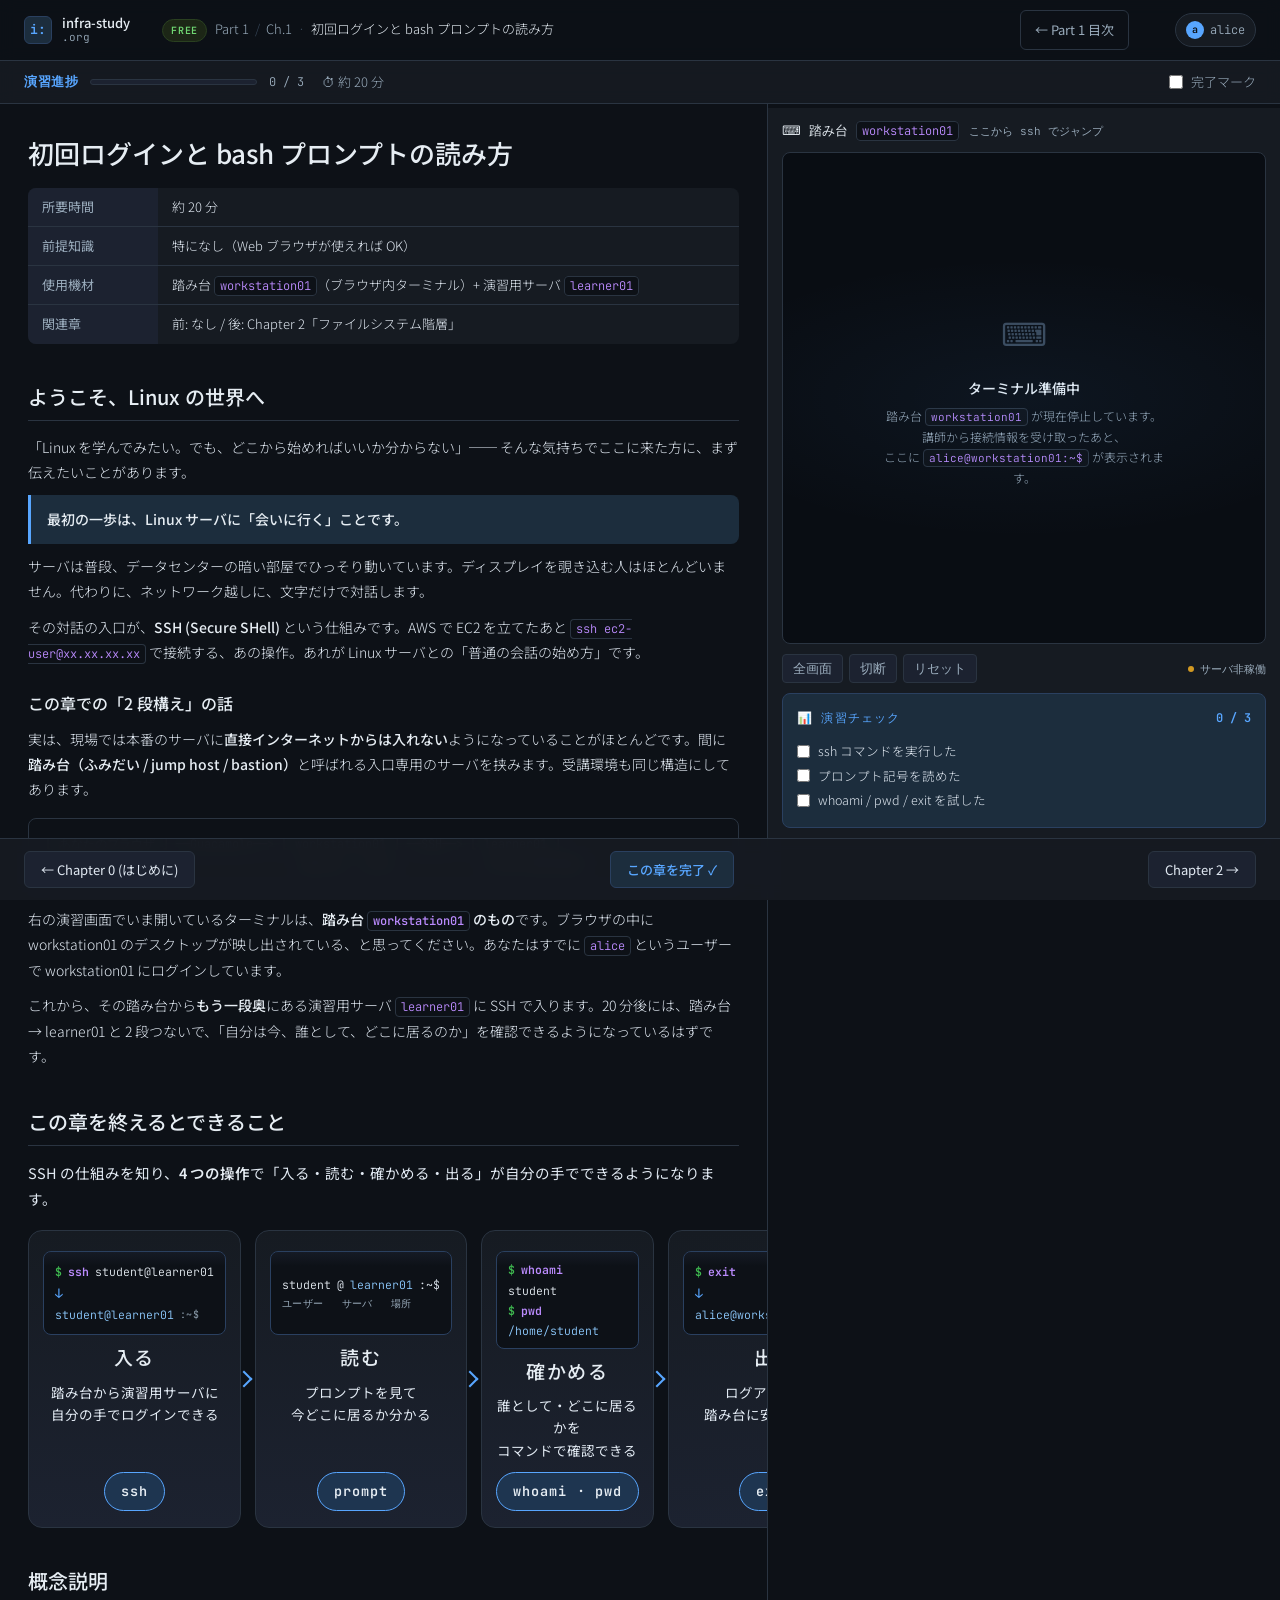
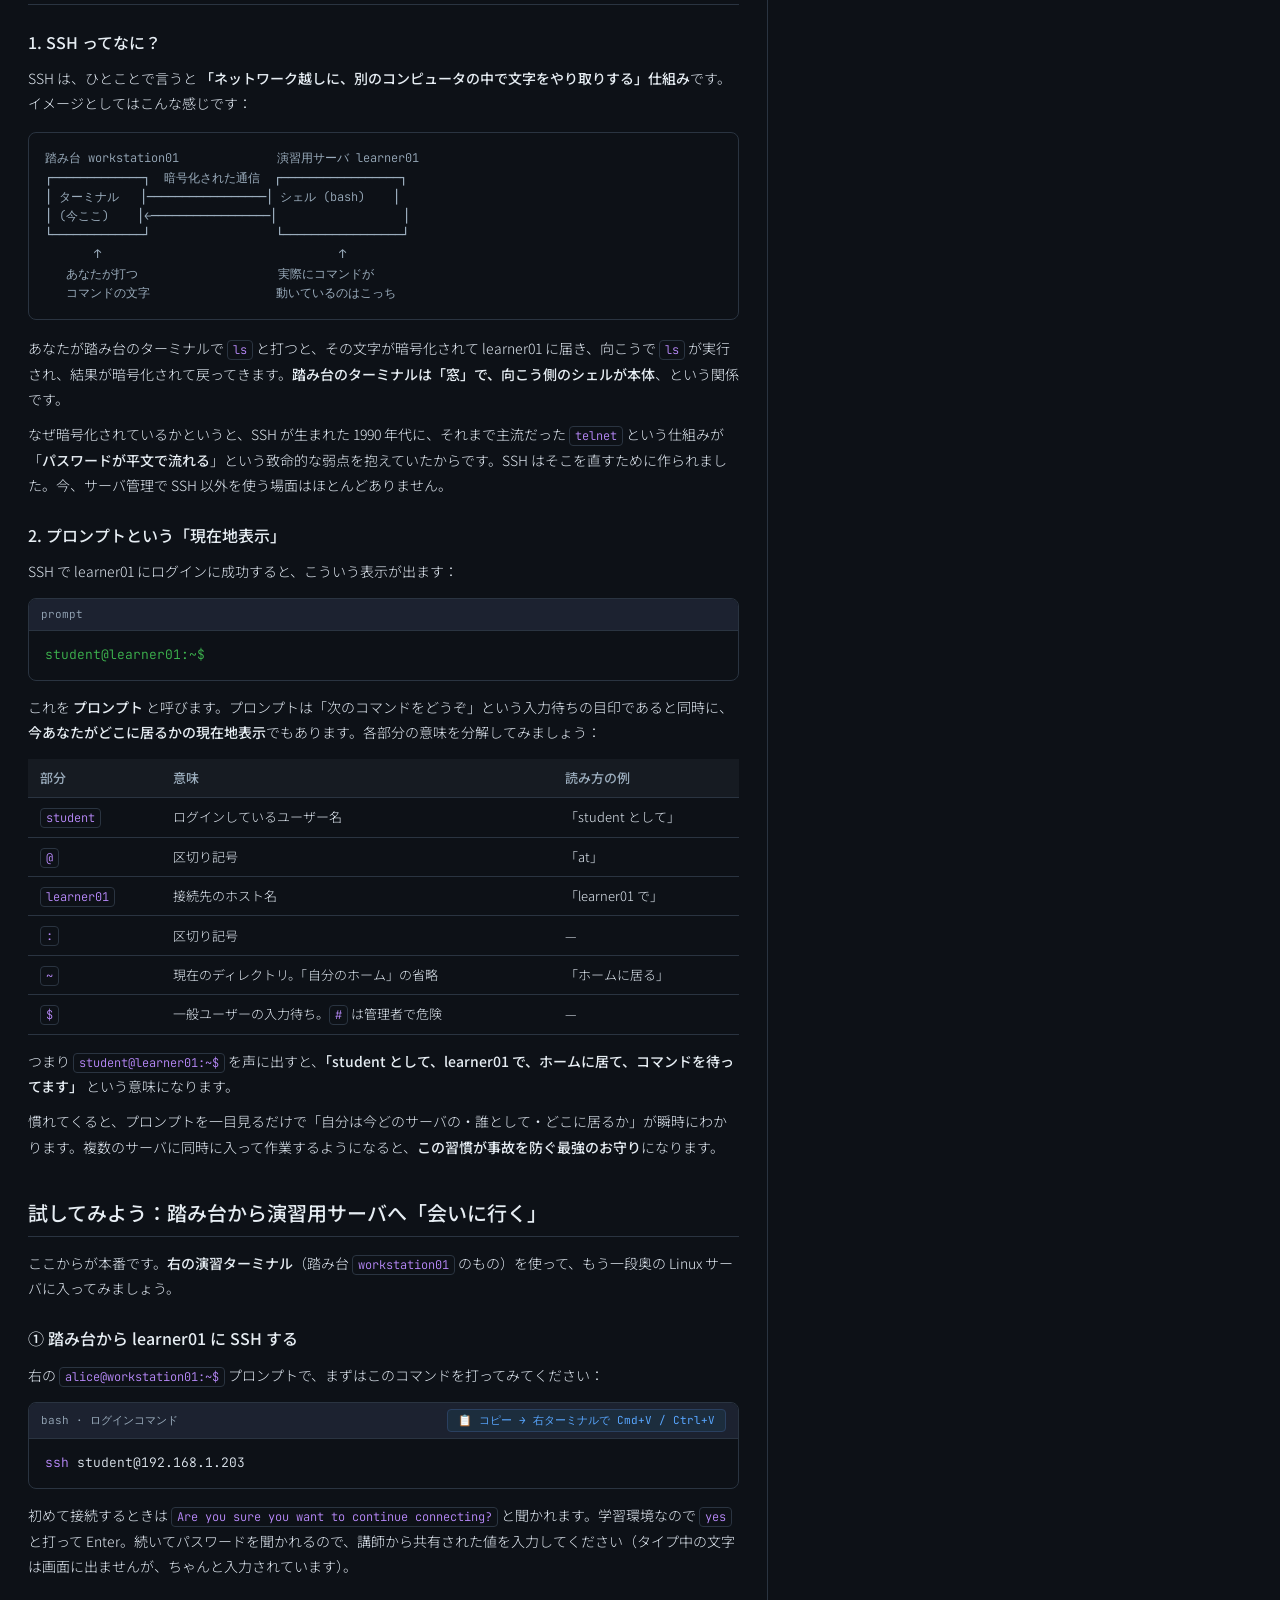
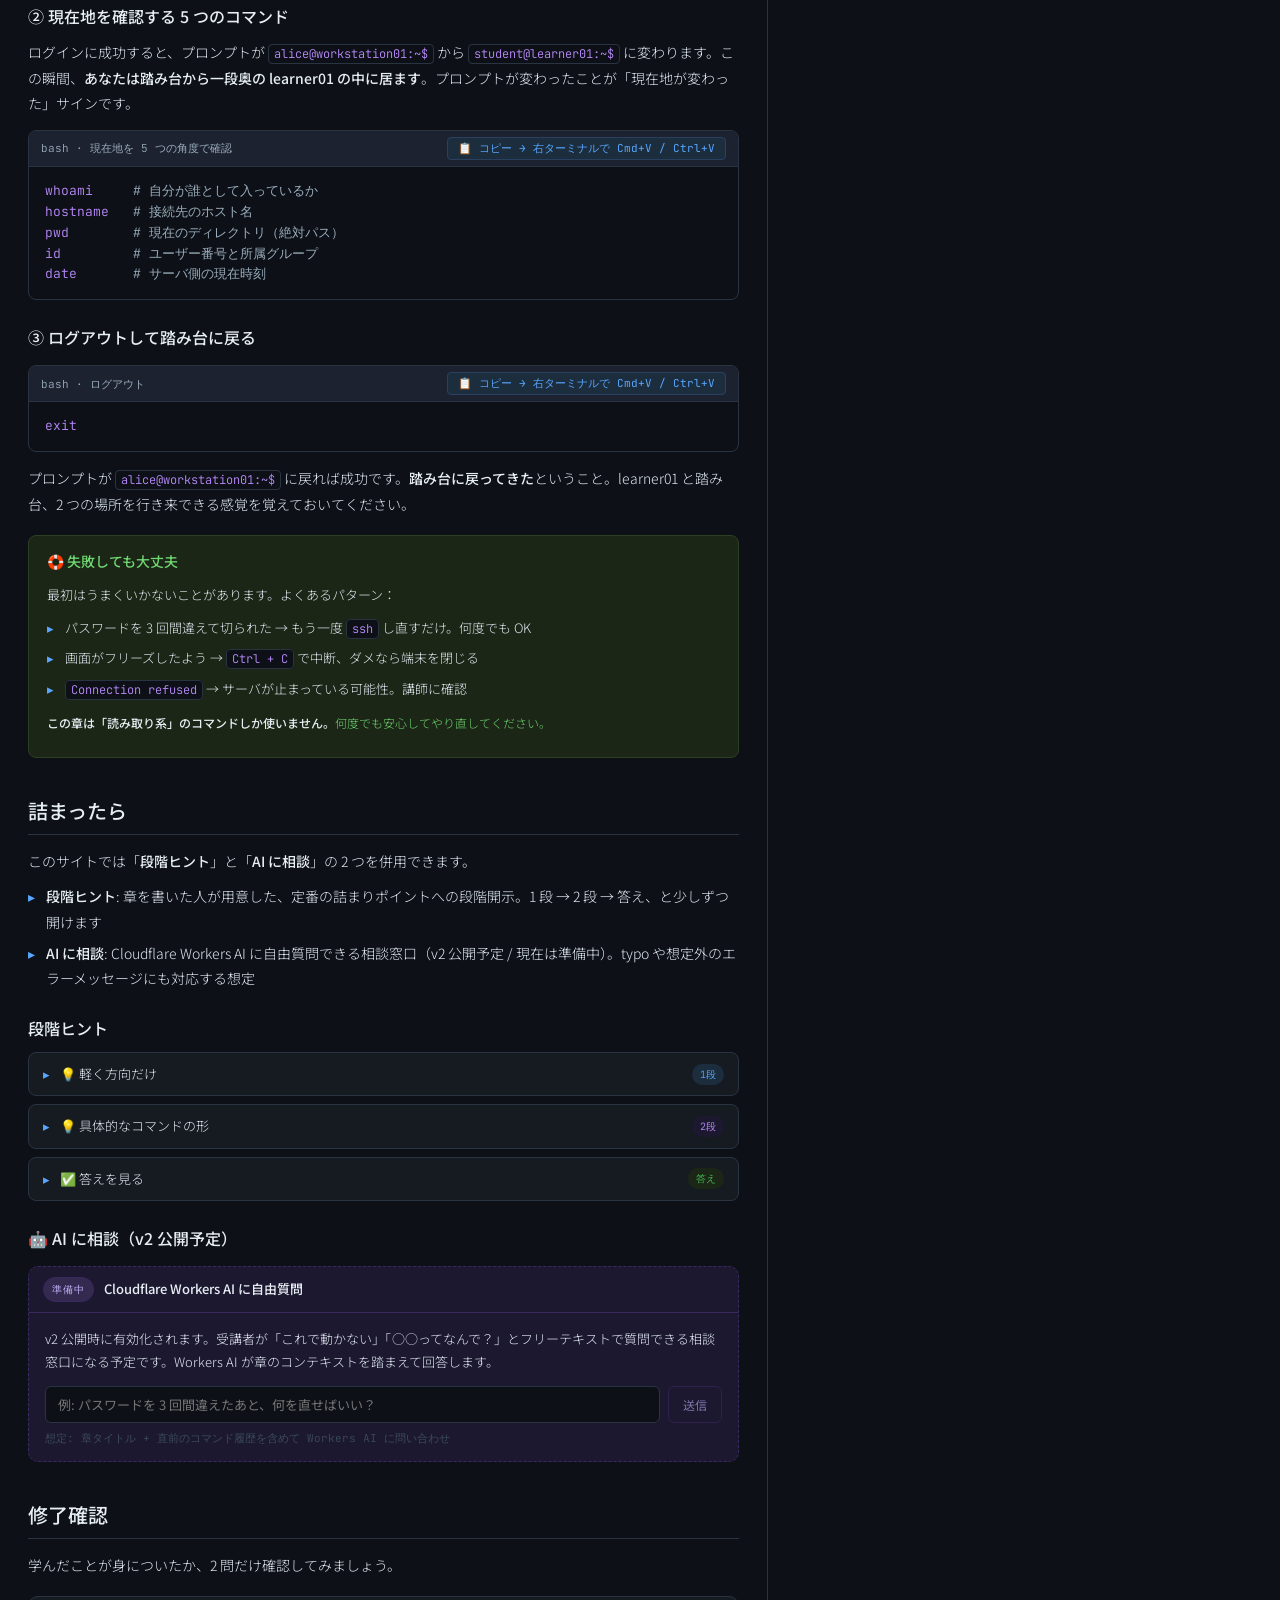
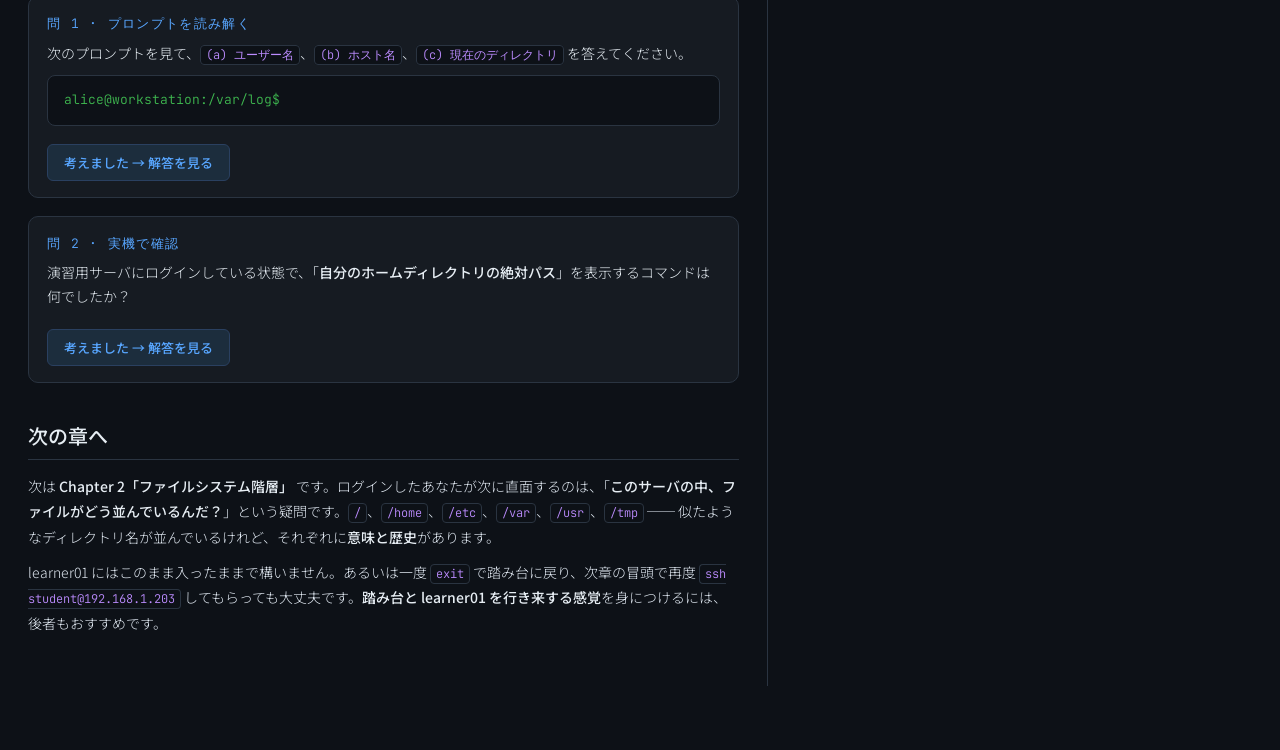
==== commit f1fa13ac: "Ch1-3 共通デザイン改善（アイコン端末プレビュー化・表code色統一・コメント色明度UP） Co-Authored-By: Claude Sonnet 4.6 <noreply@anthropic" ====
--- a/chapter01-prototype.html
+++ b/chapter01-prototype.html
@@ -96,7 +96,7 @@
 .codeblock{position:relative;background:var(--bg);border:1px solid var(--border);border-radius:8px;margin:14px 0;overflow:hidden}
 .codeblock-head{background:var(--bg3);padding:6px 12px;border-bottom:1px solid var(--border);display:flex;align-items:center;justify-content:space-between;font-family:var(--font-mono);font-size:11px;color:var(--muted)}
 .codeblock pre{padding:14px 16px;font-family:var(--font-mono);font-size:13px;line-height:1.6;color:var(--text);overflow-x:auto}
-.codeblock pre .comment{color:var(--muted-dim)}
+.codeblock pre .comment{color:var(--muted)}
 .codeblock pre .prompt{color:var(--green)}
 .codeblock pre .kw{color:var(--purple)}
 .copy-btn{font-family:var(--font-mono);font-size:11px;color:var(--accent);padding:3px 10px;border-radius:4px;border:1px solid var(--accent-border);background:var(--accent-bg)}
@@ -184,6 +184,51 @@
 .modal-close{margin-top:18px;padding:8px 18px;border-radius:6px;background:var(--bg3);border:1px solid var(--border);color:var(--text);font-size:13px;cursor:pointer}
 .modal-close:hover{background:var(--accent-bg);color:var(--accent);border-color:var(--accent-border)}
 
+/* step number badge */
+.step-num{display:inline-flex;align-items:center;justify-content:center;width:22px;height:22px;border-radius:50%;background:var(--accent-bg);border:1px solid var(--accent-border);color:var(--accent);font-family:var(--font-mono);font-size:11px;font-weight:600;margin-right:6px;flex-shrink:0}
+
+/* Objective grid (この章を終えるとできること) */
+.obj-intro{font-size:14.5px;color:var(--text);font-weight:400;line-height:1.85;margin:14px 0 6px}
+.obj-intro strong{color:var(--text-strong);font-weight:600}
+.objective-grid{display:grid;grid-template-columns:repeat(4,1fr);gap:14px;margin:18px 0 6px;position:relative}
+.obj-card{position:relative;background:linear-gradient(180deg,var(--bg2) 0%,var(--bg3) 100%);border:1px solid var(--border);border-radius:14px;padding:20px 14px 16px;display:flex;flex-direction:column;align-items:center;text-align:center;gap:11px;transition:transform 0.2s ease,border-color 0.2s ease,box-shadow 0.2s ease}
+.obj-card:hover{border-color:var(--accent-border);transform:translateY(-2px);box-shadow:0 6px 24px rgba(88,166,255,0.08)}
+.obj-icon{width:100%;min-height:84px;color:var(--text);background:var(--bg);border:1px solid var(--accent-border);border-radius:8px;padding:9px 11px;display:flex;flex-direction:column;align-items:stretch;justify-content:center;gap:3px;font-family:var(--font-mono);font-size:11.5px;line-height:1.5;letter-spacing:0;text-align:left;overflow:hidden;transition:transform 0.2s ease,border-color 0.2s ease,background 0.2s ease;position:relative}
+.obj-icon::before{content:'';position:absolute;top:0;left:0;right:0;height:14px;background:linear-gradient(180deg,var(--bg3) 0%,transparent 100%);opacity:0.55;pointer-events:none}
+.obj-icon .op-line{display:flex;align-items:center;gap:6px;white-space:nowrap}
+.obj-icon .op-plus{color:var(--green);font-weight:600;width:9px;display:inline-block}
+.obj-icon .op-x{color:var(--coral);font-weight:600;width:9px;display:inline-block}
+.obj-icon .op-arrow{color:var(--accent);font-weight:600;font-size:13px;width:9px;display:inline-block}
+.obj-icon .op-prompt{color:var(--green);font-weight:600}
+.obj-icon .op-cmd{color:var(--purple);font-weight:600}
+.obj-icon .op-dir{color:var(--accent-text)}
+.obj-icon .op-file{color:var(--text-strong)}
+.obj-icon .op-hint{color:var(--muted);font-size:10px;letter-spacing:0.04em;text-transform:uppercase}
+.obj-icon .op-strike{text-decoration:line-through;text-decoration-color:var(--coral);color:var(--muted)}
+.obj-icon .op-bar{display:inline-block;height:4px;background:var(--muted-dim);border-radius:99px;flex:none}
+.obj-icon .op-bar.w-full{width:78px}
+.obj-icon .op-bar.w-md{width:54px}
+.obj-icon .op-bar.w-sm{width:34px}
+.obj-icon .op-cursor{display:inline-block;width:6px;height:11px;background:var(--accent);vertical-align:-2px;margin-left:2px;animation:obj-blink 1.1s steps(2,end) infinite}
+@keyframes obj-blink{50%{opacity:0}}
+.obj-card.danger .obj-icon{border-color:var(--coral-border)}
+.obj-card:hover .obj-icon{border-color:var(--accent);background:#0a0f16}
+.obj-card.danger:hover .obj-icon{border-color:var(--coral)}
+.obj-card.danger:hover{border-color:var(--coral-border);box-shadow:0 6px 24px rgba(247,129,102,0.08)}
+.obj-verb{font-size:19px;color:var(--text-strong);font-weight:500;letter-spacing:0.08em;margin:0;line-height:1.2}
+.obj-desc{font-size:13.5px;color:var(--text);font-weight:400;line-height:1.65;margin:0;min-height:46px;display:flex;align-items:center;justify-content:center}
+.obj-cmds{margin-top:auto;font-family:var(--font-mono);font-size:13.5px;font-weight:600;letter-spacing:0.08em;color:var(--text-strong);background:var(--accent-bg-hi);border:1px solid var(--accent);border-radius:99px;padding:7px 16px;white-space:nowrap}
+.obj-card.danger .obj-cmds{color:var(--text-strong);background:rgba(247,129,102,0.18);border-color:var(--coral)}
+.obj-card:not(:last-child)::after{content:'';position:absolute;right:-10px;top:50%;width:10px;height:10px;transform:translateY(-50%) rotate(45deg);border-top:2px solid var(--accent);border-right:2px solid var(--accent);z-index:2}
+@media (max-width:1100px){
+  .objective-grid{grid-template-columns:repeat(2,1fr);gap:14px 18px}
+  .obj-card:nth-child(2)::after{display:none}
+}
+@media (max-width:600px){
+  .objective-grid{grid-template-columns:1fr}
+  .obj-card::after{display:none}
+}
+
 /* responsive — minimal: stack at <1100px (タブレット相当の検証用) */
 @media (max-width:1100px){
   .pane-wrap{grid-template-columns:1fr}
@@ -257,12 +302,53 @@
     <p>これから、その踏み台から<strong>もう一段奥</strong>にある演習用サーバ <code>learner01</code> に SSH で入ります。20 分後には、踏み台 → learner01 と 2 段つないで、「自分は今、誰として、どこに居るのか」を確認できるようになっているはずです。</p>
 
     <h2>この章を終えるとできること</h2>
-    <ul class="bullets">
-      <li>踏み台から、その奥にある Linux サーバに <strong>自分の手で SSH ログインできる</strong></li>
-      <li>ログインした後に画面に出てくる文字を見て、<strong>自分が今どこに居るかが分かる</strong></li>
-      <li>「自分は誰として」「どのサーバで」「どこに居るのか」を<strong>コマンドで確認できる</strong></li>
-      <li>安全に<strong>ログアウトして、踏み台に戻ってこられる</strong></li>
-    </ul>
+    <p class="obj-intro">SSH の仕組みを知り、<strong>4 つの操作</strong>で「入る・読む・確かめる・出る」が自分の手でできるようになります。</p>
+
+    <div class="objective-grid">
+      <div class="obj-card">
+        <div class="obj-icon" aria-label="ssh コマンドで演習用サーバにログインする例">
+          <div class="op-line"><span class="op-prompt">$</span> <span class="op-cmd">ssh</span> <span class="op-file">student@learner01</span></div>
+          <div class="op-line"><span class="op-arrow">↓</span></div>
+          <div class="op-line"><span class="op-dir">student@learner01</span><span class="op-hint">:~$</span></div>
+        </div>
+        <div class="obj-verb">入る</div>
+        <div class="obj-desc">踏み台から演習用サーバに<br>自分の手でログインできる</div>
+        <span class="obj-cmds">ssh</span>
+      </div>
+
+      <div class="obj-card">
+        <div class="obj-icon" aria-label="プロンプトを読んで今どこにいるか把握する">
+          <div class="op-line"><span class="op-file">student</span><span style="color:var(--text)">@</span><span class="op-dir">learner01</span><span style="color:var(--text)">:~$</span></div>
+          <div class="op-line"><span class="op-hint">ユーザー</span><span style="display:inline-block;width:6px"></span><span class="op-hint">サーバ</span><span style="display:inline-block;width:6px"></span><span class="op-hint">場所</span></div>
+        </div>
+        <div class="obj-verb">読む</div>
+        <div class="obj-desc">プロンプトを見て<br>今どこに居るか分かる</div>
+        <span class="obj-cmds">prompt</span>
+      </div>
+
+      <div class="obj-card">
+        <div class="obj-icon" aria-label="whoami と pwd でユーザーと現在地をコマンドで確認する">
+          <div class="op-line"><span class="op-prompt">$</span> <span class="op-cmd">whoami</span></div>
+          <div class="op-line"><span class="op-file">student</span></div>
+          <div class="op-line"><span class="op-prompt">$</span> <span class="op-cmd">pwd</span></div>
+          <div class="op-line"><span class="op-dir">/home/student</span></div>
+        </div>
+        <div class="obj-verb">確かめる</div>
+        <div class="obj-desc">誰として・どこに居るかを<br>コマンドで確認できる</div>
+        <span class="obj-cmds">whoami · pwd</span>
+      </div>
+
+      <div class="obj-card">
+        <div class="obj-icon" aria-label="exit で learner01 から抜けて踏み台に戻る">
+          <div class="op-line"><span class="op-prompt">$</span> <span class="op-cmd">exit</span></div>
+          <div class="op-line"><span class="op-arrow">↓</span></div>
+          <div class="op-line"><span class="op-dir">alice@workstation01</span><span class="op-hint">:~$</span></div>
+        </div>
+        <div class="obj-verb">出る</div>
+        <div class="obj-desc">ログアウトして<br>踏み台に安全に戻れる</div>
+        <span class="obj-cmds">exit</span>
+      </div>
+    </div>
 
     <h2>概念説明</h2>
 
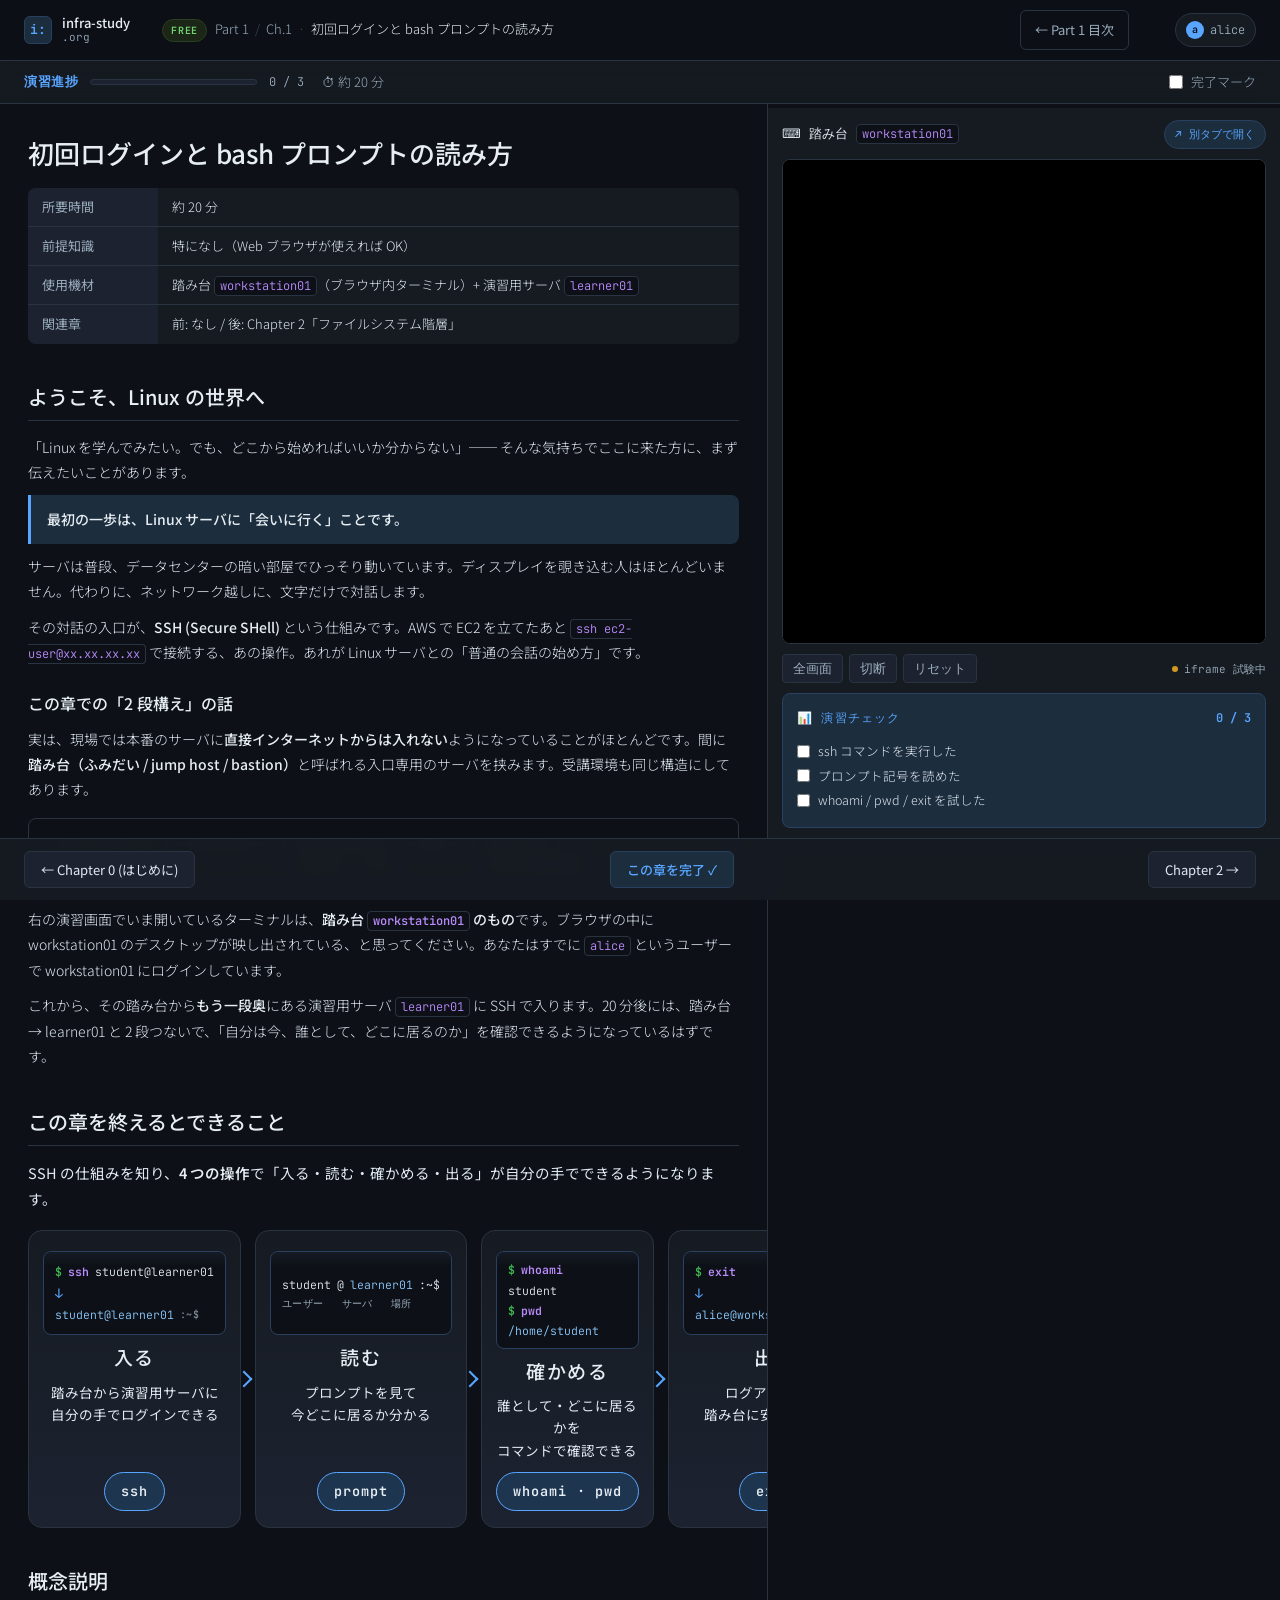
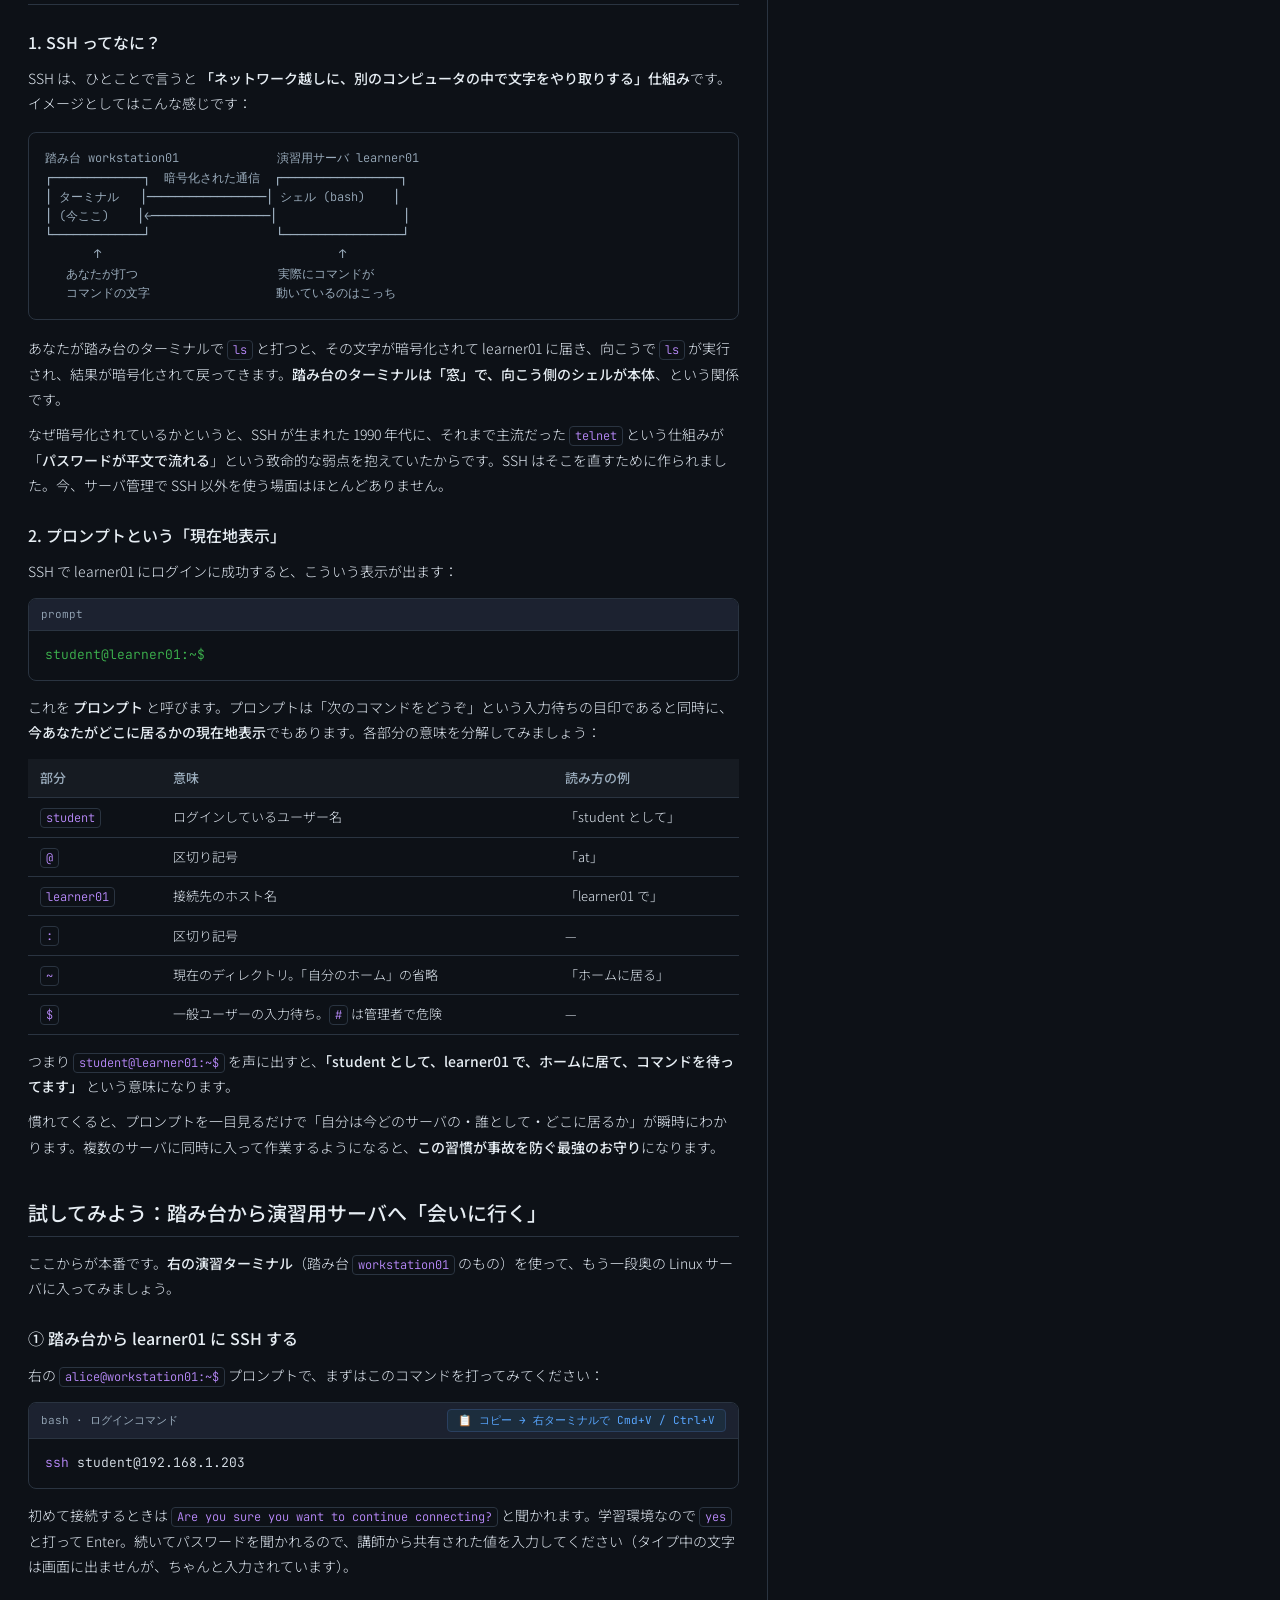
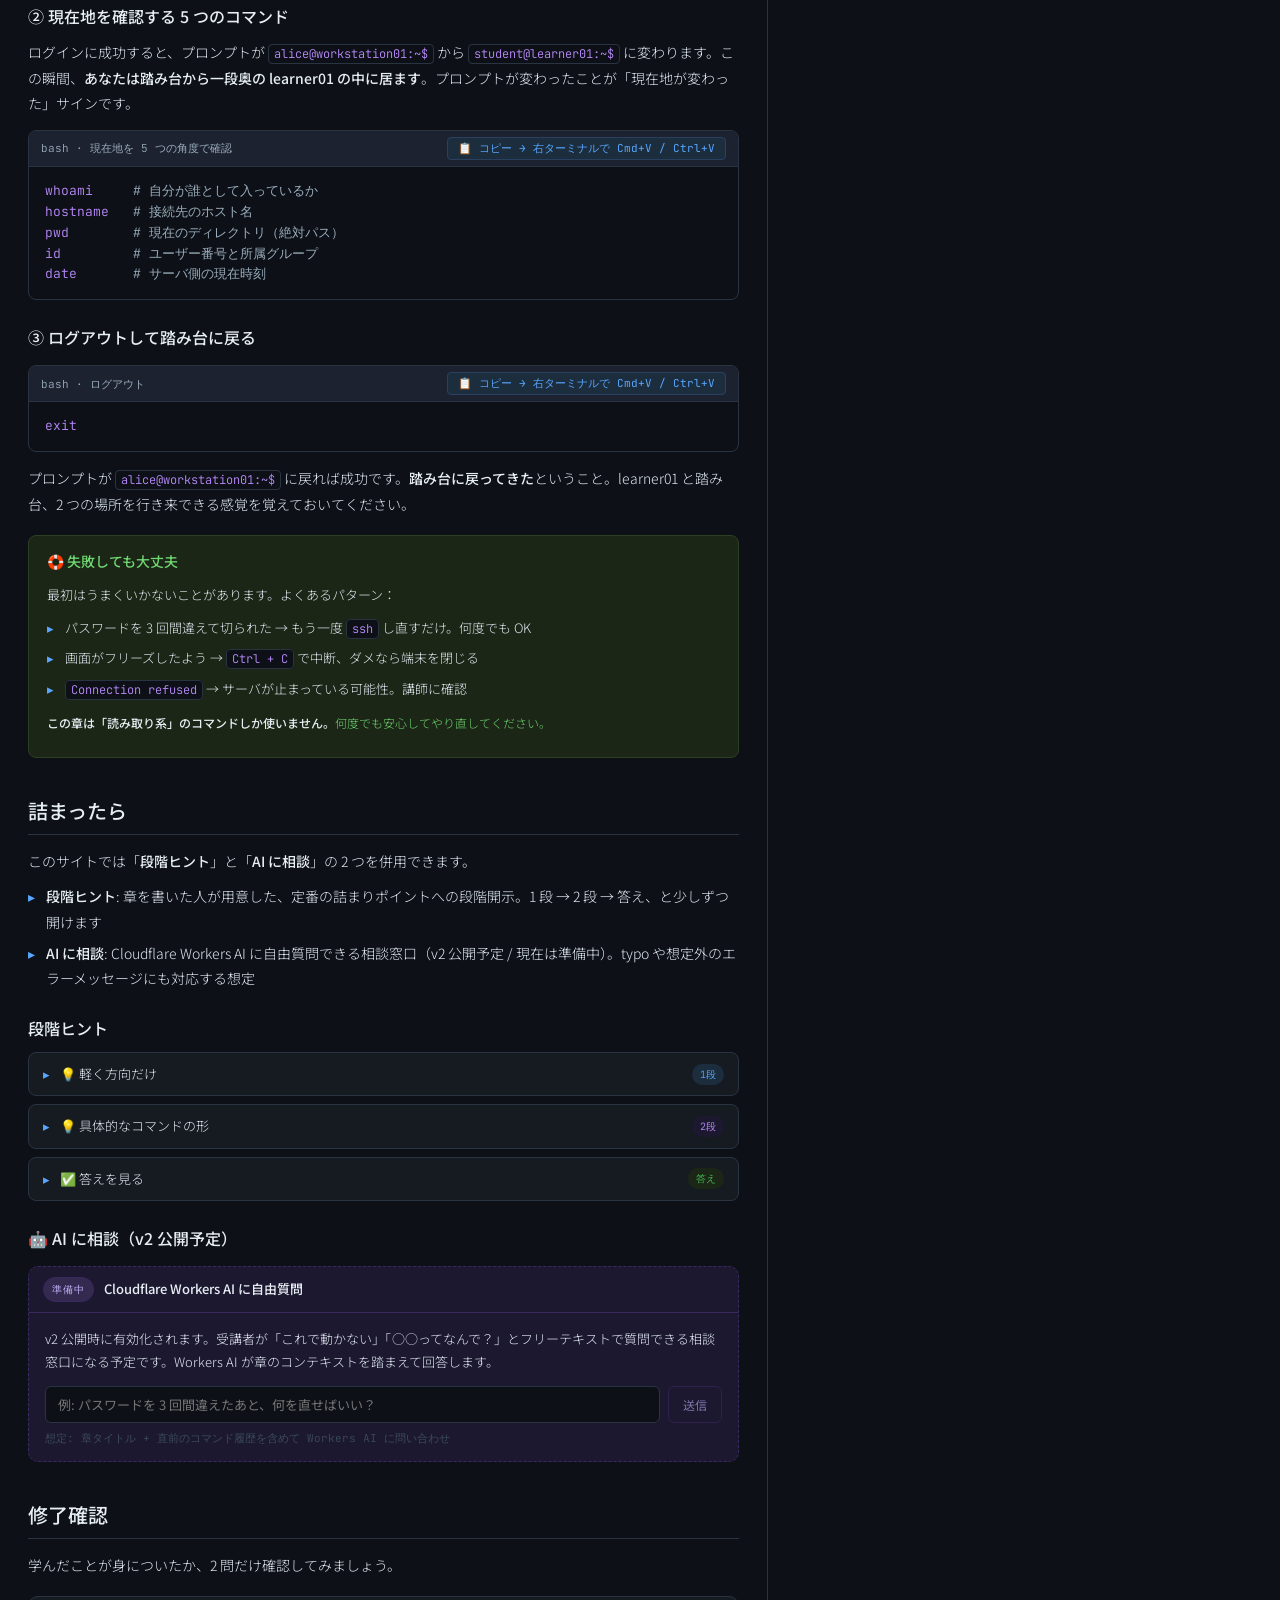
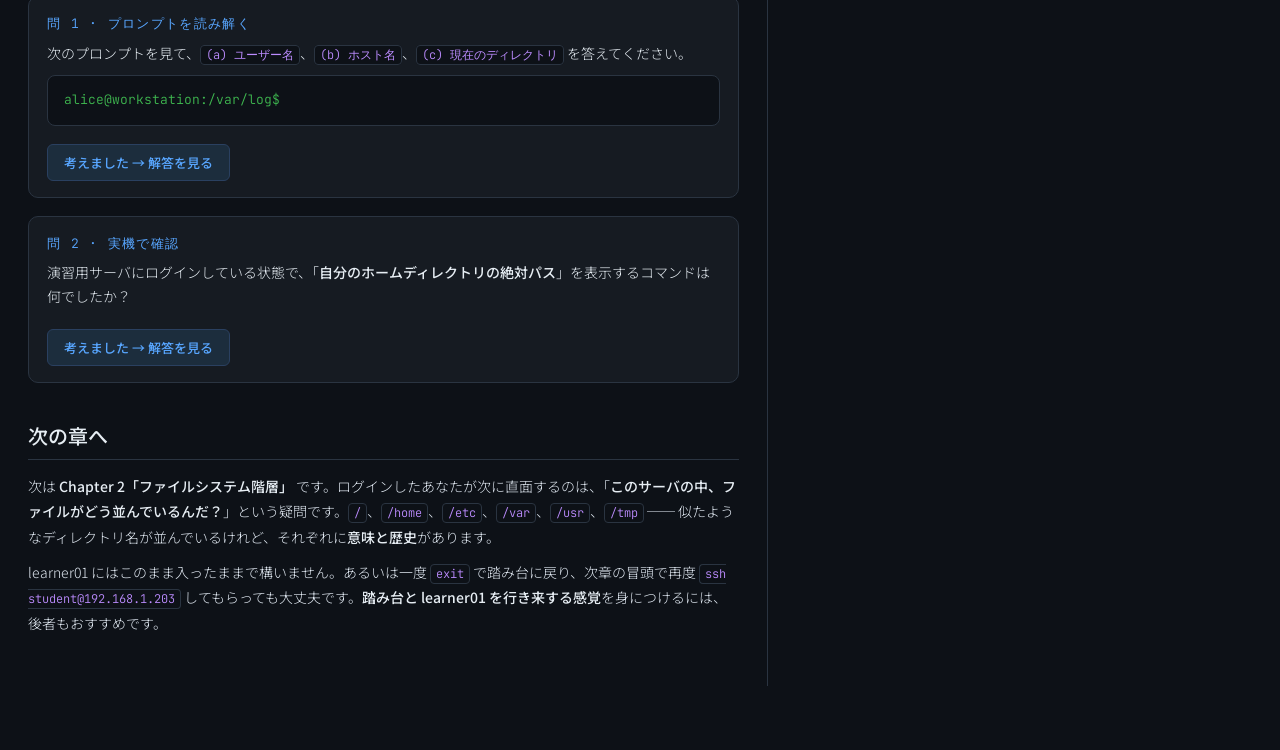
==== commit 8b5ae7b6: "Ch1: Guacamole iframe 埋め込み実験実装 - term-frame.fallback → term-frame.live に変更 - iframe で lab.infra-stud" ====
--- a/chapter01-prototype.html
+++ b/chapter01-prototype.html
@@ -146,10 +146,16 @@
 .foot-btn.complete{margin:0 auto;background:var(--accent-bg);border-color:var(--accent-border);color:var(--accent);font-weight:500}
 
 /* ── Terminal pane ── */
-.term-head{display:flex;align-items:center;gap:10px;font-size:13px;color:var(--muted);font-family:var(--font-mono)}
+.term-head{display:flex;align-items:center;gap:10px;font-size:13px;color:var(--muted);font-family:var(--font-mono);flex-wrap:wrap}
 .term-head .label{color:var(--text-strong);font-size:13px}
+.term-head .term-newtab-link{margin-left:auto;font-size:11px;color:var(--accent);padding:4px 10px;border:1px solid var(--accent-border);border-radius:99px;background:var(--accent-bg);text-decoration:none;font-family:var(--font-mono);display:inline-flex;align-items:center;gap:4px;white-space:nowrap}
+.term-head .term-newtab-link:hover{background:var(--accent-bg-hi);text-decoration:none}
 .term-frame{flex:1;background:#090d13;border:1px solid var(--border);border-radius:8px;display:flex;flex-direction:column;justify-content:center;align-items:center;padding:20px;text-align:center;position:relative;overflow:hidden}
 .term-frame.fallback::before{content:'';position:absolute;inset:0;background:radial-gradient(500px 200px at 50% 50%,rgba(88,166,255,0.06),transparent 70%);pointer-events:none}
+.term-frame.live{padding:0;background:#000}
+.term-frame.live .term-iframe{position:absolute;inset:0;width:100%;height:100%;border:0;background:#000}
+.term-frame.live .term-fallback-overlay{position:absolute;inset:0;display:flex;flex-direction:column;justify-content:center;align-items:center;padding:20px;text-align:center;background:#090d13;z-index:1;pointer-events:none}
+.term-frame.live .term-iframe{z-index:2}
 .term-fallback-icon{font-size:32px;margin-bottom:14px;color:var(--muted-dim);font-family:var(--font-mono)}
 .term-fallback-title{font-size:14px;color:var(--text-strong);font-weight:500;margin-bottom:6px}
 .term-fallback-msg{font-size:12px;color:var(--muted);line-height:1.7;max-width:280px}
@@ -512,18 +518,26 @@
   <aside class="terminal-pane">
     <div class="term-head">
       <span class="label">⌨ 踏み台 <code style="font-size:12px">workstation01</code></span>
-      <span style="color:var(--muted);font-size:11px">ここから ssh でジャンプ</span>
-    </div>
-
-    <!-- Guacamole iframe フォールバック表示（ML30 停止時のデフォルト） -->
-    <div class="term-frame fallback">
-      <div class="term-fallback-icon">⌨</div>
-      <div class="term-fallback-title">ターミナル準備中</div>
-      <div class="term-fallback-msg">
-        踏み台 <code>workstation01</code> が現在停止しています。<br>
-        講師から接続情報を受け取ったあと、<br>
-        ここに <code>alice@workstation01:~$</code> が表示されます。
-      </div>
+      <a href="https://lab.infra-study.org/guacamole/" target="_blank" rel="noopener" class="term-newtab-link" title="ターミナルを別タブで開く（埋め込みが表示できない場合はこちらから）">↗ 別タブで開く</a>
+    </div>
+
+    <!-- Guacamole iframe 埋め込み（実験中 / Cloudflare Access の埋め込み制限に該当した場合は背後の fallback が見える） -->
+    <div class="term-frame live">
+      <div class="term-fallback-overlay" aria-hidden="true">
+        <div class="term-fallback-icon">⌨</div>
+        <div class="term-fallback-title">ターミナルを準備中…</div>
+        <div class="term-fallback-msg">
+          埋め込みが表示できない場合は<br>
+          上の <strong>「↗ 別タブで開く」</strong> から<br>
+          ログインしてください。<br>
+          <small style="display:block;margin-top:8px;color:var(--muted-dim)">初回はメール OTP 認証画面が出ます</small>
+        </div>
+      </div>
+      <iframe class="term-iframe"
+              src="https://lab.infra-study.org/guacamole/"
+              title="演習用ターミナル（workstation01 経由）"
+              allow="clipboard-read; clipboard-write"
+              loading="lazy"></iframe>
     </div>
 
     <div style="display:flex;justify-content:space-between;align-items:center">
@@ -532,7 +546,7 @@
         <button class="term-ctl">切断</button>
         <button class="term-ctl">リセット</button>
       </div>
-      <div class="term-status"><span class="status-dot"></span>サーバ非稼働</div>
+      <div class="term-status"><span class="status-dot"></span>iframe 試験中</div>
     </div>
 
     <div class="checklist prominent">
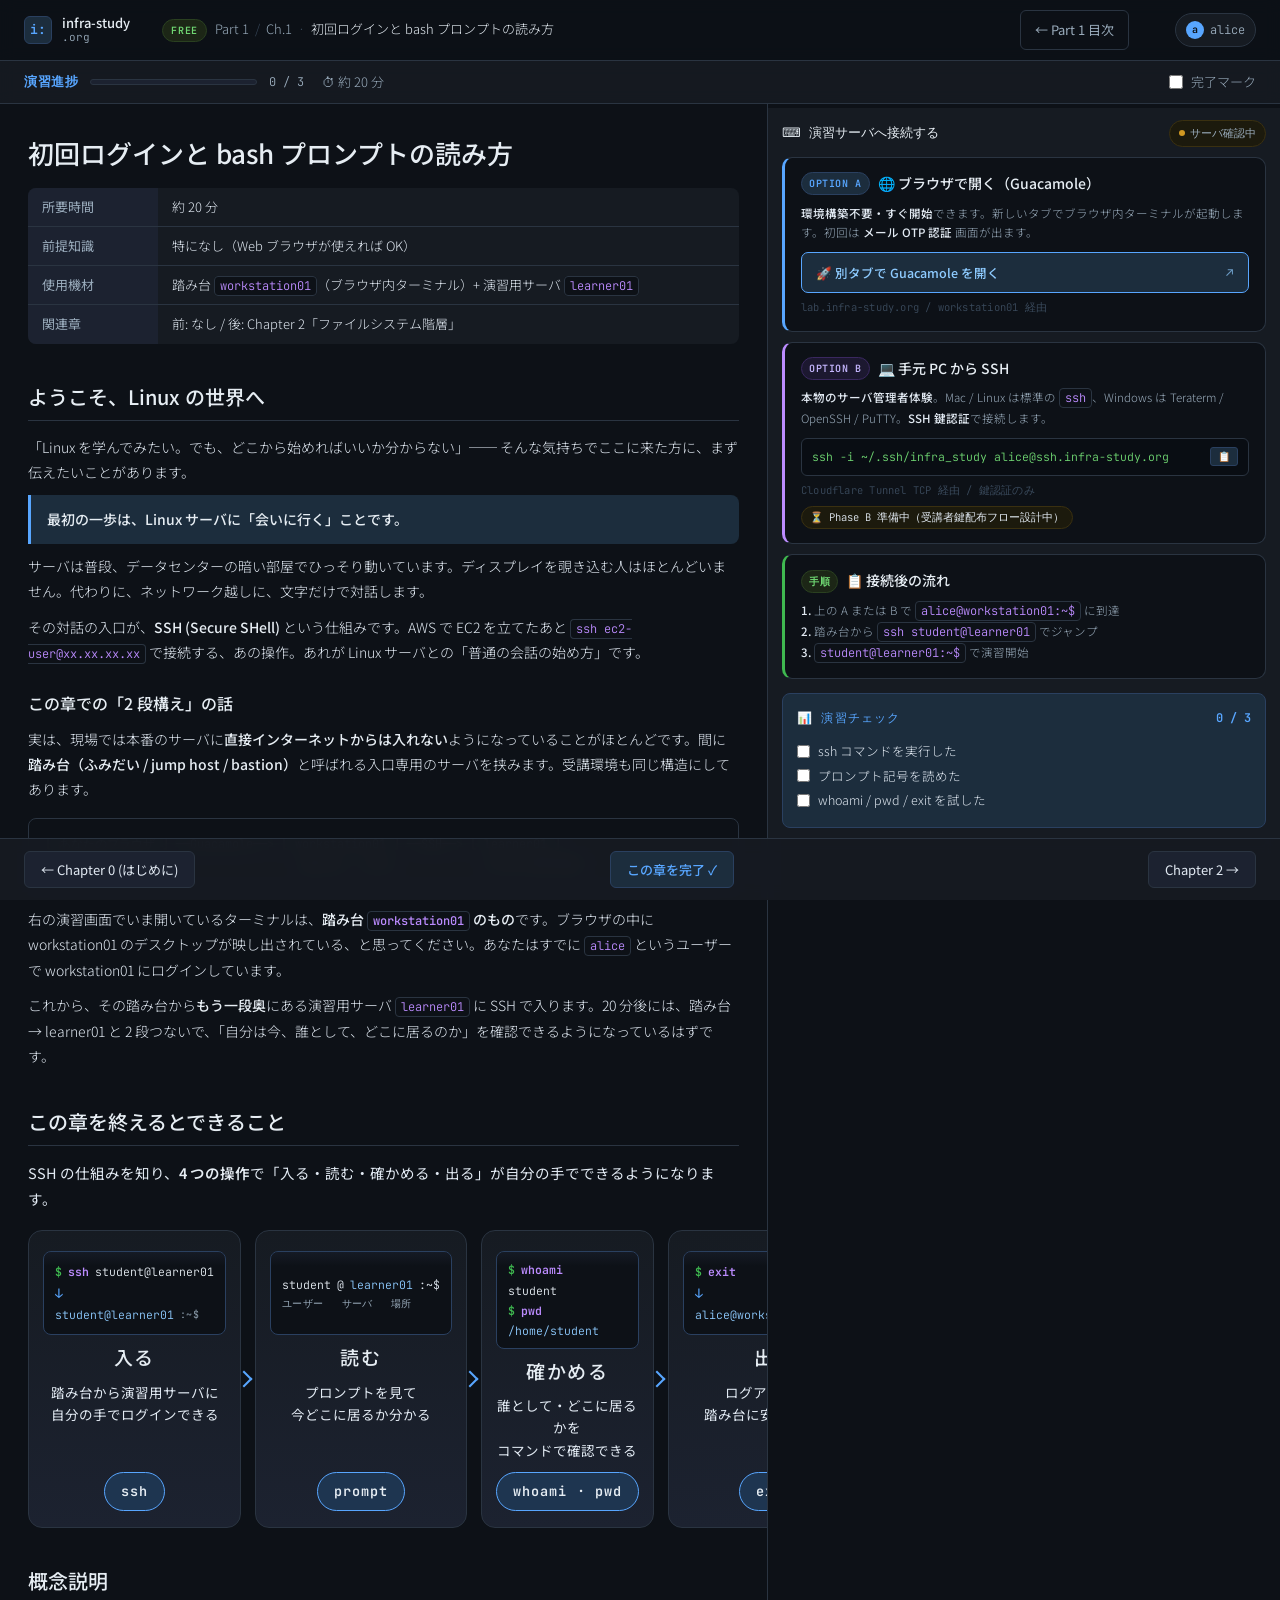
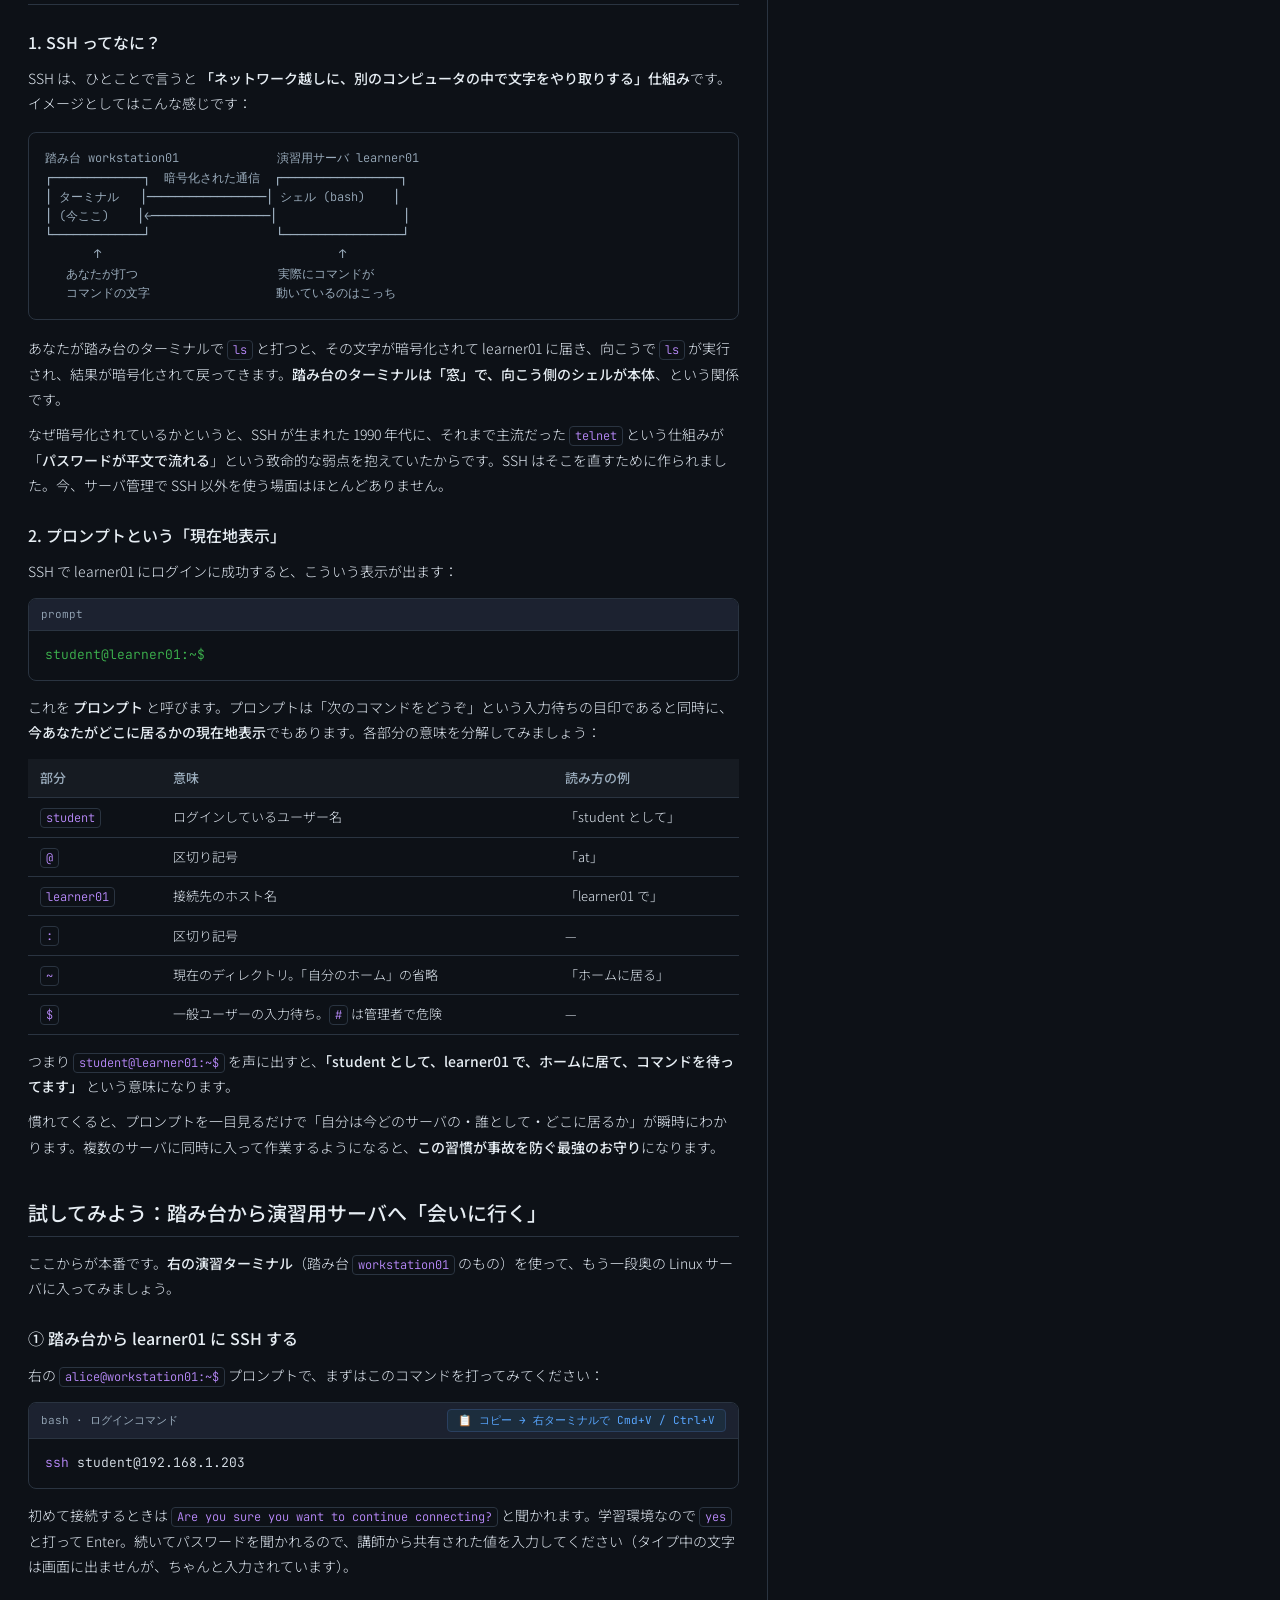
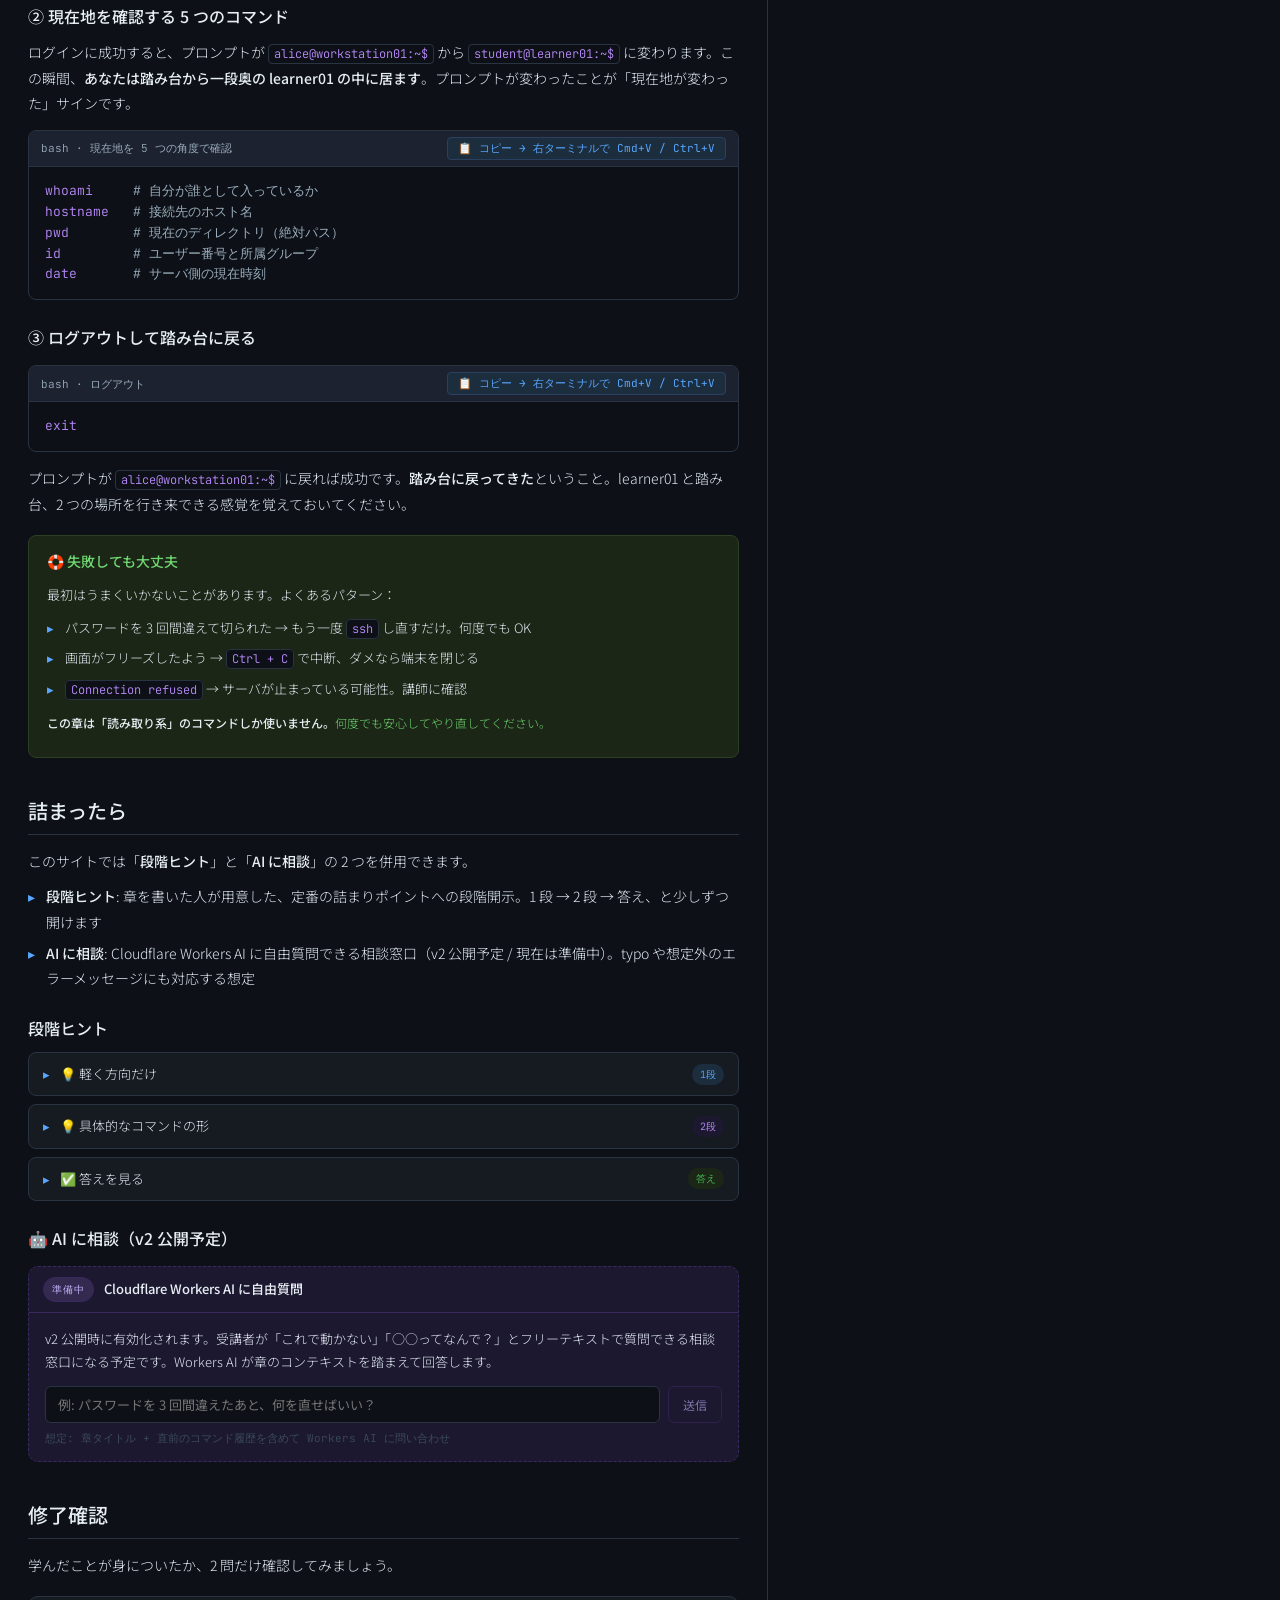
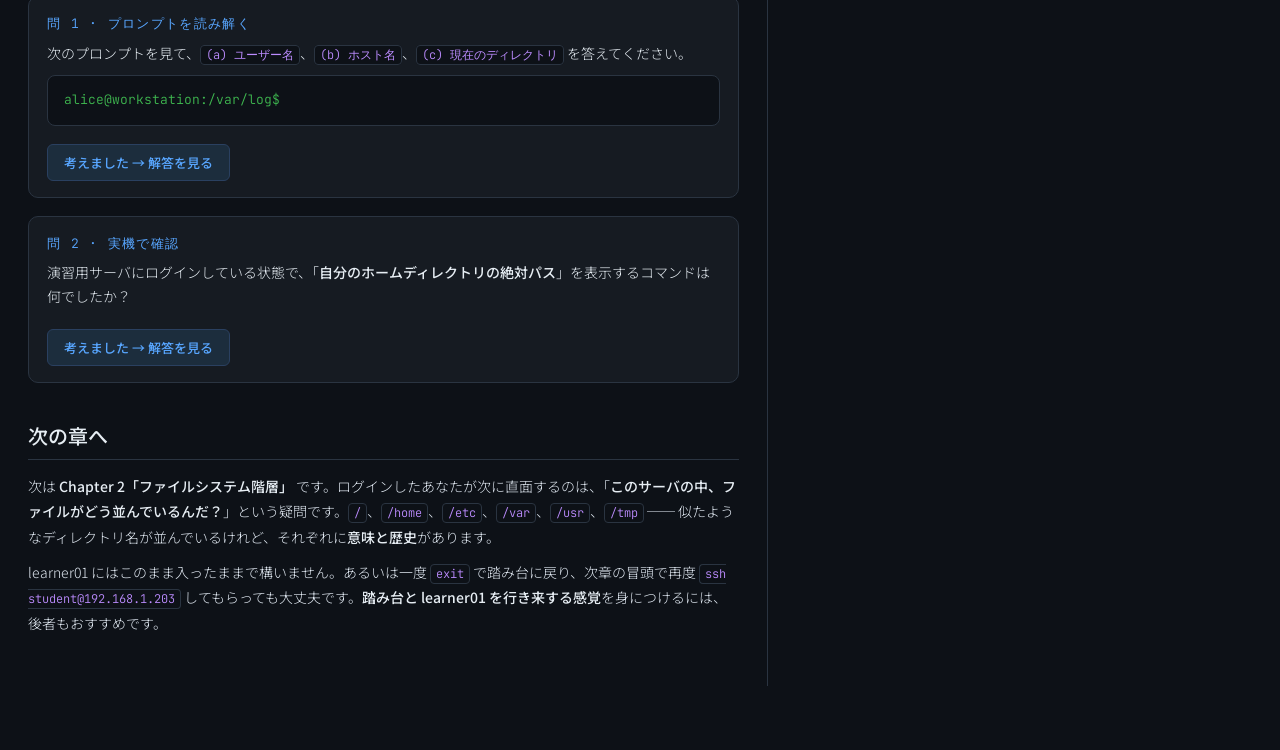
==== commit 71431f93: "Ch1: 右ペインをハイブリッド接続選択 UI に変更（D-017） - iframe 実験（commit 8b5ae7b）の結果、Cloudflare Access の X-Frame-Option" ====
--- a/chapter01-prototype.html
+++ b/chapter01-prototype.html
@@ -148,18 +148,36 @@
 /* ── Terminal pane ── */
 .term-head{display:flex;align-items:center;gap:10px;font-size:13px;color:var(--muted);font-family:var(--font-mono);flex-wrap:wrap}
 .term-head .label{color:var(--text-strong);font-size:13px}
-.term-head .term-newtab-link{margin-left:auto;font-size:11px;color:var(--accent);padding:4px 10px;border:1px solid var(--accent-border);border-radius:99px;background:var(--accent-bg);text-decoration:none;font-family:var(--font-mono);display:inline-flex;align-items:center;gap:4px;white-space:nowrap}
-.term-head .term-newtab-link:hover{background:var(--accent-bg-hi);text-decoration:none}
-.term-frame{flex:1;background:#090d13;border:1px solid var(--border);border-radius:8px;display:flex;flex-direction:column;justify-content:center;align-items:center;padding:20px;text-align:center;position:relative;overflow:hidden}
-.term-frame.fallback::before{content:'';position:absolute;inset:0;background:radial-gradient(500px 200px at 50% 50%,rgba(88,166,255,0.06),transparent 70%);pointer-events:none}
-.term-frame.live{padding:0;background:#000}
-.term-frame.live .term-iframe{position:absolute;inset:0;width:100%;height:100%;border:0;background:#000}
-.term-frame.live .term-fallback-overlay{position:absolute;inset:0;display:flex;flex-direction:column;justify-content:center;align-items:center;padding:20px;text-align:center;background:#090d13;z-index:1;pointer-events:none}
-.term-frame.live .term-iframe{z-index:2}
-.term-fallback-icon{font-size:32px;margin-bottom:14px;color:var(--muted-dim);font-family:var(--font-mono)}
-.term-fallback-title{font-size:14px;color:var(--text-strong);font-weight:500;margin-bottom:6px}
-.term-fallback-msg{font-size:12px;color:var(--muted);line-height:1.7;max-width:280px}
-.term-fallback-msg code{font-size:11px}
+.term-head .server-status{margin-left:auto;display:inline-flex;align-items:center;gap:5px;font-size:11px;font-family:var(--font-mono);padding:3px 9px;border-radius:99px;background:var(--amber-bg);border:1px solid var(--amber-border);color:var(--amber-text)}
+.term-head .server-status .status-dot{width:6px;height:6px;border-radius:50%;background:var(--amber)}
+.term-head .server-status.up{background:var(--green-bg);border-color:var(--green-border);color:var(--green-text)}
+.term-head .server-status.up .status-dot{background:var(--green)}
+
+/* connect cards (ハイブリッド接続選択) */
+.connect-stack{flex:1;display:flex;flex-direction:column;gap:10px;overflow-y:auto;min-height:0}
+.connect-card{background:var(--bg);border:1px solid var(--border);border-radius:10px;padding:14px 16px;position:relative;transition:border-color 0.2s ease}
+.connect-card:hover{border-color:var(--accent-border)}
+.connect-card.option-a{border-left:3px solid var(--accent)}
+.connect-card.option-b{border-left:3px solid var(--purple)}
+.connect-card-head{display:flex;align-items:center;gap:8px;margin-bottom:8px}
+.connect-card-badge{font-family:var(--font-mono);font-size:10px;font-weight:600;letter-spacing:0.06em;padding:2px 7px;border-radius:99px;text-transform:uppercase}
+.connect-card.option-a .connect-card-badge{background:var(--accent-bg);border:1px solid var(--accent-border);color:var(--accent)}
+.connect-card.option-b .connect-card-badge{background:var(--purple-bg);border:1px solid var(--purple-border);color:var(--purple-text)}
+.connect-card-title{font-size:14px;color:var(--text-strong);font-weight:500}
+.connect-card-desc{font-size:11.5px;color:var(--muted);line-height:1.65;margin-bottom:10px}
+.connect-card-desc strong{color:var(--text)}
+.connect-btn{display:flex;align-items:center;justify-content:space-between;gap:8px;width:100%;padding:9px 14px;border-radius:7px;font-size:12.5px;font-weight:500;font-family:var(--font-sans);cursor:pointer;text-decoration:none;transition:background 0.15s}
+.connect-btn .arr{font-family:var(--font-mono);opacity:0.7}
+.connect-card.option-a .connect-btn{background:var(--accent-bg);border:1px solid var(--accent);color:var(--accent-text)}
+.connect-card.option-a .connect-btn:hover{background:var(--accent-bg-hi);text-decoration:none}
+.connect-card.option-b .connect-btn{background:var(--purple-bg);border:1px solid var(--purple-border);color:var(--purple-text)}
+.connect-card.option-b .connect-btn:hover{background:rgba(188,140,255,0.18);text-decoration:none}
+.connect-ssh-cmd{margin-top:8px;background:#090d13;border:1px solid var(--border);border-radius:6px;padding:8px 10px;font-family:var(--font-mono);font-size:11.5px;color:var(--text);display:flex;align-items:center;justify-content:space-between;gap:8px}
+.connect-ssh-cmd code{background:transparent;border:0;padding:0;color:var(--green-text);font-size:11.5px}
+.connect-ssh-cmd .mini-copy{font-family:var(--font-mono);font-size:10px;color:var(--accent);padding:2px 7px;border-radius:3px;border:1px solid var(--accent-border);background:var(--accent-bg);cursor:pointer;flex-shrink:0}
+.connect-ssh-cmd .mini-copy.copied{color:var(--green-text);border-color:var(--green-border);background:var(--green-bg)}
+.connect-card-meta{font-size:10.5px;color:var(--muted-dim);margin-top:6px;font-family:var(--font-mono);letter-spacing:0.02em}
+.connect-pending{font-size:10.5px;color:var(--amber-text);background:var(--amber-bg);border:1px solid var(--amber-border);border-radius:99px;padding:2px 8px;font-family:var(--font-mono);display:inline-block;margin-top:6px}
 .term-controls{display:flex;gap:6px;font-size:11px}
 .term-ctl{padding:4px 10px;border-radius:4px;background:var(--bg3);border:1px solid var(--border);color:var(--muted);font-family:var(--font-mono)}
 .term-ctl:hover{color:var(--text)}
@@ -514,39 +532,61 @@
 
   </main>
 
-  <!-- ── Terminal pane ── -->
+  <!-- ── Terminal pane (ハイブリッド接続 / D-017) ── -->
   <aside class="terminal-pane">
     <div class="term-head">
-      <span class="label">⌨ 踏み台 <code style="font-size:12px">workstation01</code></span>
-      <a href="https://lab.infra-study.org/guacamole/" target="_blank" rel="noopener" class="term-newtab-link" title="ターミナルを別タブで開く（埋め込みが表示できない場合はこちらから）">↗ 別タブで開く</a>
-    </div>
-
-    <!-- Guacamole iframe 埋め込み（実験中 / Cloudflare Access の埋め込み制限に該当した場合は背後の fallback が見える） -->
-    <div class="term-frame live">
-      <div class="term-fallback-overlay" aria-hidden="true">
-        <div class="term-fallback-icon">⌨</div>
-        <div class="term-fallback-title">ターミナルを準備中…</div>
-        <div class="term-fallback-msg">
-          埋め込みが表示できない場合は<br>
-          上の <strong>「↗ 別タブで開く」</strong> から<br>
-          ログインしてください。<br>
-          <small style="display:block;margin-top:8px;color:var(--muted-dim)">初回はメール OTP 認証画面が出ます</small>
-        </div>
-      </div>
-      <iframe class="term-iframe"
-              src="https://lab.infra-study.org/guacamole/"
-              title="演習用ターミナル（workstation01 経由）"
-              allow="clipboard-read; clipboard-write"
-              loading="lazy"></iframe>
-    </div>
-
-    <div style="display:flex;justify-content:space-between;align-items:center">
-      <div class="term-controls">
-        <button class="term-ctl">全画面</button>
-        <button class="term-ctl">切断</button>
-        <button class="term-ctl">リセット</button>
-      </div>
-      <div class="term-status"><span class="status-dot"></span>iframe 試験中</div>
+      <span class="label">⌨ 演習サーバへ接続する</span>
+      <span class="server-status" title="サーバの稼働状況（手動更新）"><span class="status-dot"></span>サーバ確認中</span>
+    </div>
+
+    <div class="connect-stack">
+
+      <!-- オプション A: Guacamole ブラウザ -->
+      <div class="connect-card option-a">
+        <div class="connect-card-head">
+          <span class="connect-card-badge">Option A</span>
+          <span class="connect-card-title">🌐 ブラウザで開く（Guacamole）</span>
+        </div>
+        <div class="connect-card-desc">
+          <strong>環境構築不要・すぐ開始</strong>できます。新しいタブでブラウザ内ターミナルが起動します。初回は <strong>メール OTP 認証</strong> 画面が出ます。
+        </div>
+        <a href="https://lab.infra-study.org/guacamole/" target="_blank" rel="noopener" class="connect-btn">
+          <span>🚀 別タブで Guacamole を開く</span>
+          <span class="arr">↗</span>
+        </a>
+        <div class="connect-card-meta">lab.infra-study.org / workstation01 経由</div>
+      </div>
+
+      <!-- オプション B: 手元 PC から直接 SSH -->
+      <div class="connect-card option-b">
+        <div class="connect-card-head">
+          <span class="connect-card-badge">Option B</span>
+          <span class="connect-card-title">💻 手元 PC から SSH</span>
+        </div>
+        <div class="connect-card-desc">
+          <strong>本物のサーバ管理者体験</strong>。Mac / Linux は標準の <code>ssh</code>、Windows は Teraterm / OpenSSH / PuTTY。<strong>SSH 鍵認証</strong>で接続します。
+        </div>
+        <div class="connect-ssh-cmd">
+          <code id="sshCmd">ssh -i ~/.ssh/infra_study alice@ssh.infra-study.org</code>
+          <button class="mini-copy" data-copy-ssh>📋</button>
+        </div>
+        <div class="connect-card-meta">Cloudflare Tunnel TCP 経由 / 鍵認証のみ</div>
+        <span class="connect-pending">⏳ Phase B 準備中（受講者鍵配布フロー設計中）</span>
+      </div>
+
+      <!-- 接続後の流れ -->
+      <div class="connect-card" style="border-left:3px solid var(--green)">
+        <div class="connect-card-head">
+          <span class="connect-card-badge" style="background:var(--green-bg);border:1px solid var(--green-border);color:var(--green-text)">手順</span>
+          <span class="connect-card-title">📋 接続後の流れ</span>
+        </div>
+        <div class="connect-card-desc" style="margin-bottom:0">
+          <strong>1.</strong> 上の A または B で <code>alice@workstation01:~$</code> に到達<br>
+          <strong>2.</strong> 踏み台から <code>ssh student@learner01</code> でジャンプ<br>
+          <strong>3.</strong> <code>student@learner01:~$</code> で演習開始
+        </div>
+      </div>
+
     </div>
 
     <div class="checklist prominent">
@@ -609,6 +649,20 @@
       btn.textContent='✓ コピー済み — 右ターミナルで Cmd+V / Ctrl+V';
       btn.classList.add('copied');
       setTimeout(()=>{btn.textContent=orig;btn.classList.remove('copied');},2000);
+    }catch(e){console.error(e);}
+  });
+});
+
+// SSH command mini copy
+document.querySelectorAll('[data-copy-ssh]').forEach(btn=>{
+  btn.addEventListener('click',async()=>{
+    const cmd=document.getElementById('sshCmd');
+    if(!cmd)return;
+    try{
+      await navigator.clipboard.writeText(cmd.textContent.trim());
+      btn.textContent='✓';
+      btn.classList.add('copied');
+      setTimeout(()=>{btn.textContent='📋';btn.classList.remove('copied');},1500);
     }catch(e){console.error(e);}
   });
 });
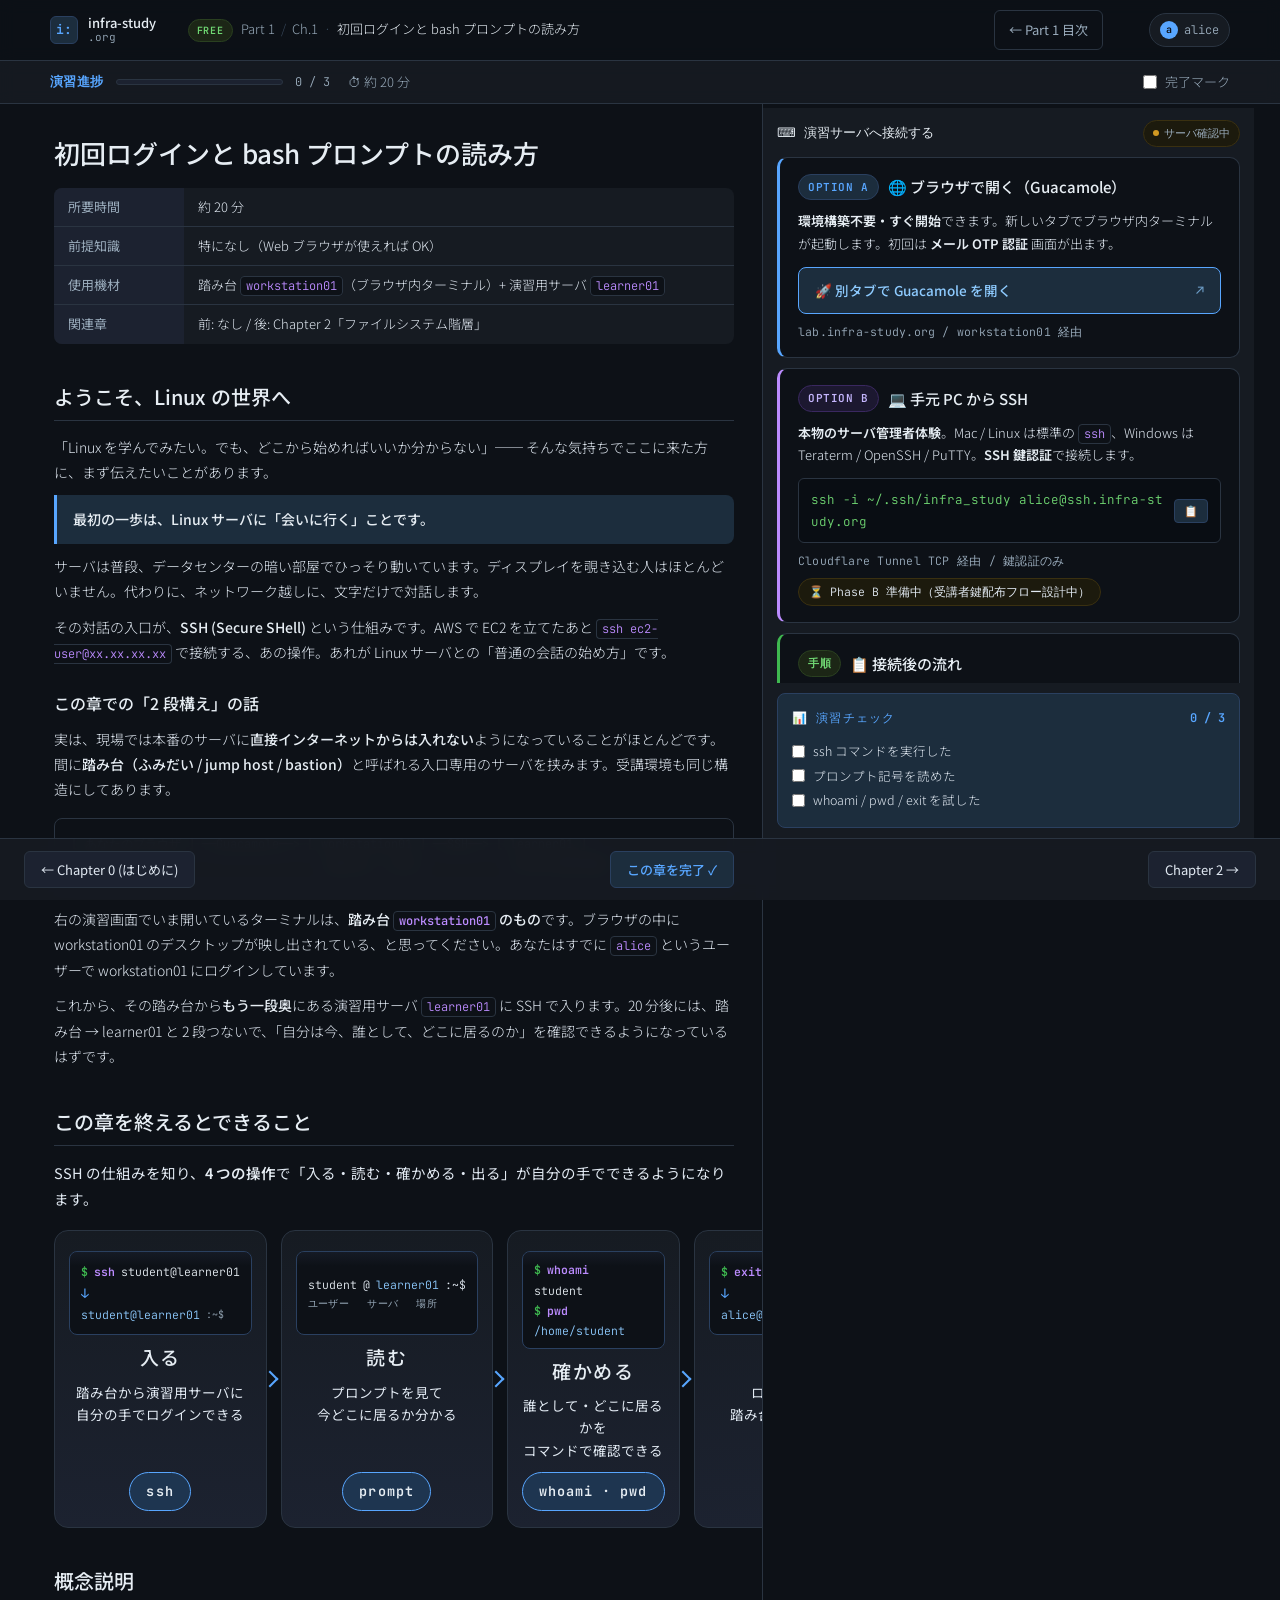
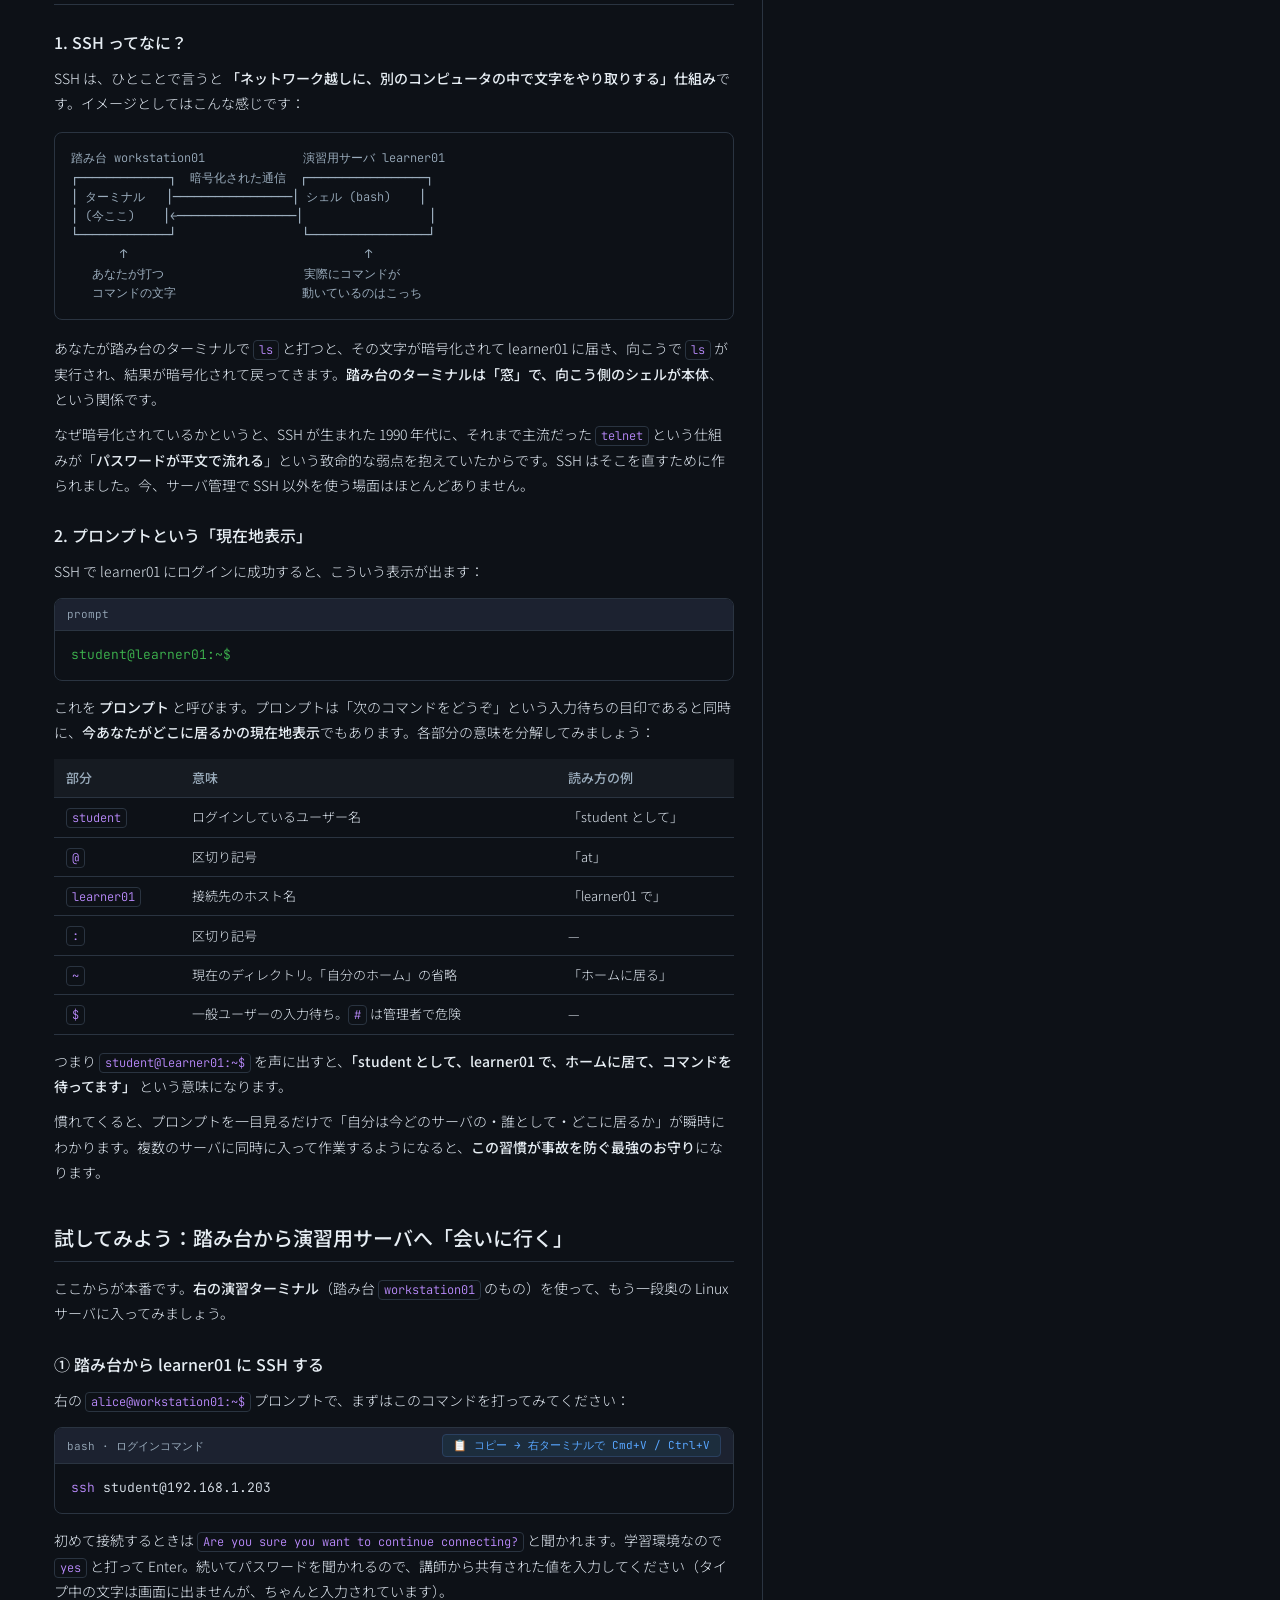
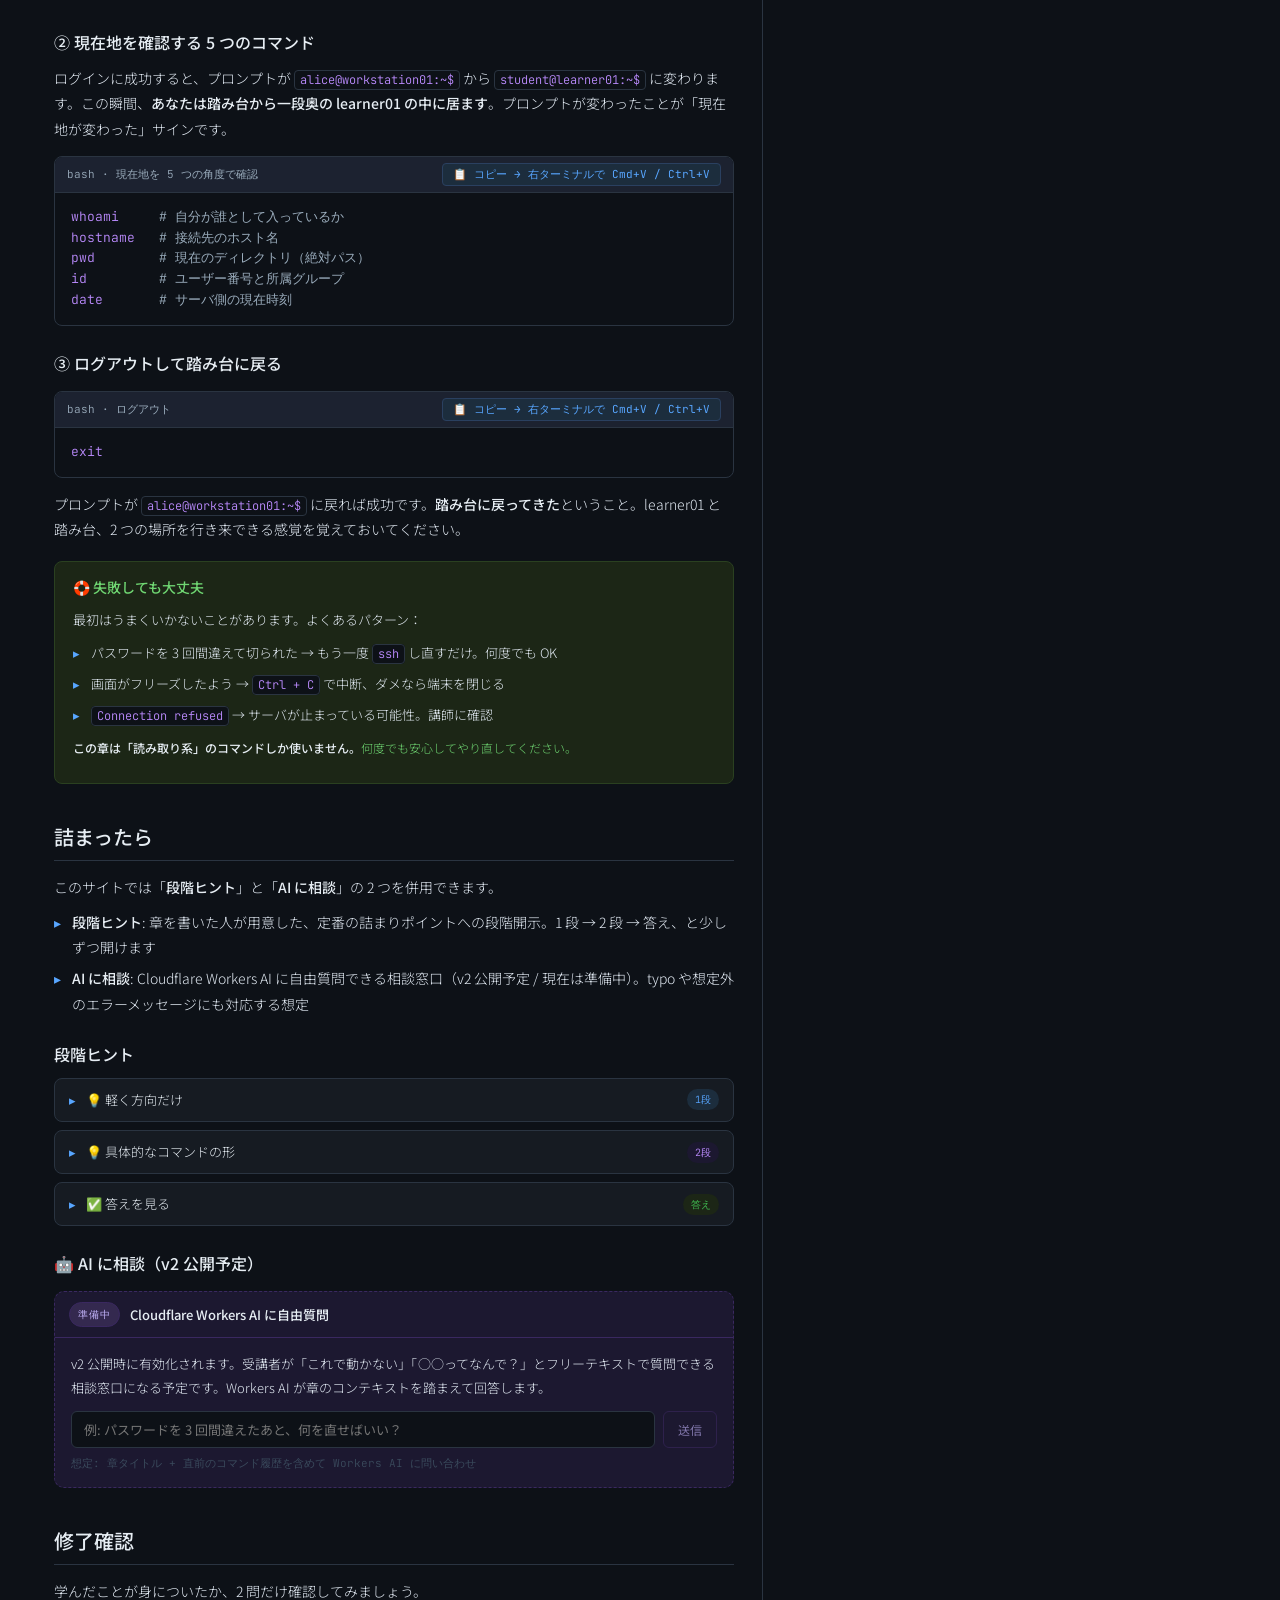
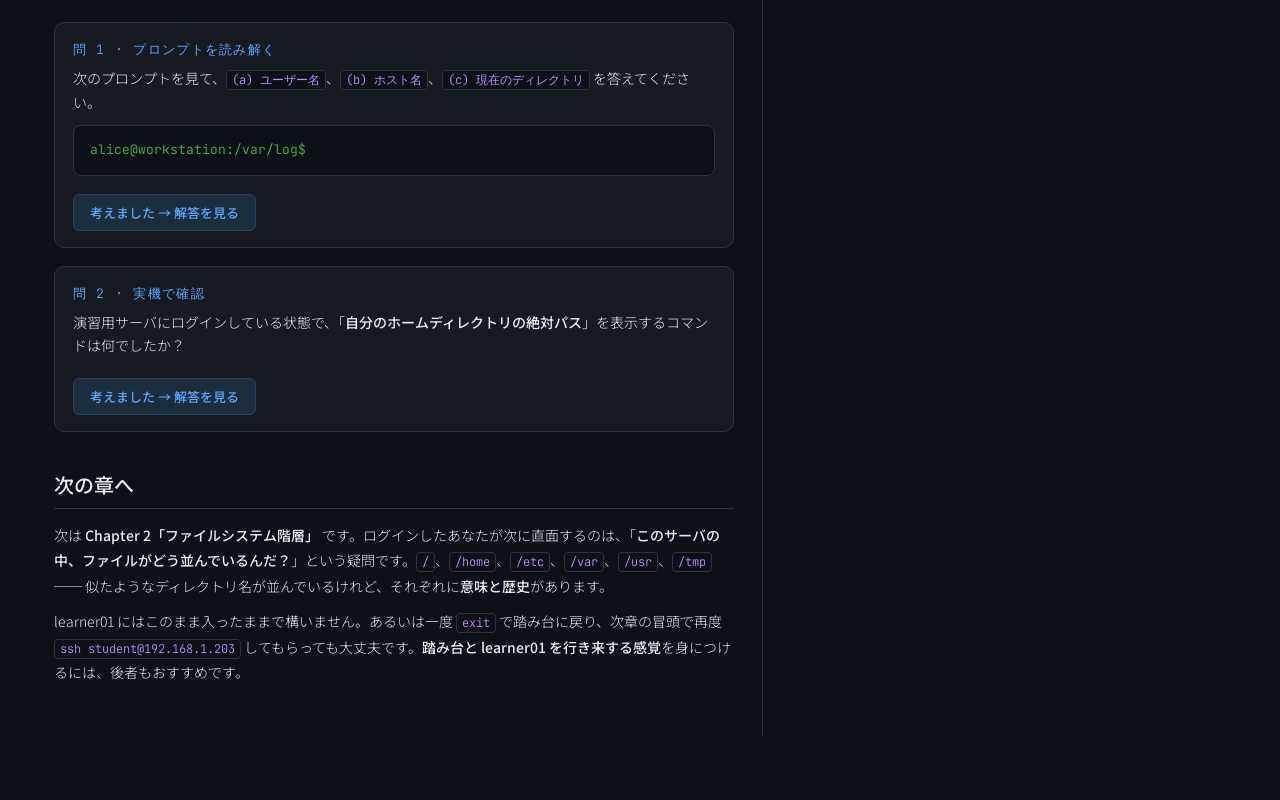
==== commit b3df26bc: "Ch1: 接続カード UI を視認性向上（D-017 オーナーレビュー反映） - pane-wrap / header-inner / meta-inner の max-width を 1400px " ====
--- a/chapter01-prototype.html
+++ b/chapter01-prototype.html
@@ -30,7 +30,7 @@
 
 /* ── Header ── */
 .site-header{position:sticky;top:0;z-index:50;background:rgba(13,17,23,0.92);border-bottom:1px solid var(--border);backdrop-filter:blur(8px)}
-.header-inner{max-width:1400px;margin:0 auto;height:60px;padding:0 24px;display:flex;align-items:center;gap:32px}
+.header-inner{max-width:min(96vw,1800px);margin:0 auto;height:60px;padding:0 24px;display:flex;align-items:center;gap:32px}
 .brand{display:flex;align-items:center;gap:10px}
 .brand-mark{width:28px;height:28px;border-radius:6px;background:var(--accent-bg);border:1px solid var(--accent-border);display:flex;align-items:center;justify-content:center;font-family:var(--font-mono);font-weight:600;color:var(--accent);font-size:13px}
 .brand-text{display:flex;flex-direction:column;line-height:1.15}
@@ -47,7 +47,7 @@
 
 /* ── Chapter Meta Bar ── */
 .meta-bar{position:sticky;top:60px;z-index:49;border-bottom:1px solid var(--border);background:rgba(22,27,34,0.92);backdrop-filter:blur(8px)}
-.meta-inner{max-width:1400px;margin:0 auto;padding:10px 24px;display:flex;align-items:center;gap:18px;font-size:13px}
+.meta-inner{max-width:min(96vw,1800px);margin:0 auto;padding:10px 24px;display:flex;align-items:center;gap:18px;font-size:13px}
 .progress{display:flex;align-items:center;gap:12px;min-width:280px}
 .progress-label{font-family:var(--font-mono);font-size:13px;color:var(--accent);letter-spacing:0.04em;font-weight:600;white-space:nowrap}
 .progress-bar{flex:1;height:6px;background:var(--bg3);border-radius:99px;overflow:hidden;border:1px solid var(--border);min-width:120px}
@@ -58,7 +58,7 @@
 .meta-progress input[type=checkbox]{width:14px;height:14px;accent-color:var(--accent)}
 
 /* ── 2-pane layout ── */
-.pane-wrap{max-width:1400px;margin:0 auto;display:grid;grid-template-columns:60% 40%;min-height:calc(100vh - 60px - 48px)}
+.pane-wrap{max-width:min(96vw,1800px);margin:0 auto;display:grid;grid-template-columns:60% 40%;min-height:calc(100vh - 60px - 48px)}
 .content-pane{padding:32px 28px 40px;border-right:1px solid var(--border);overflow-y:auto}
 .terminal-pane{background:var(--bg2);padding:12px 14px;display:flex;flex-direction:column;gap:10px;position:sticky;top:108px;height:calc(100vh - 108px - 60px);align-self:start}
 
@@ -155,29 +155,29 @@
 
 /* connect cards (ハイブリッド接続選択) */
 .connect-stack{flex:1;display:flex;flex-direction:column;gap:10px;overflow-y:auto;min-height:0}
-.connect-card{background:var(--bg);border:1px solid var(--border);border-radius:10px;padding:14px 16px;position:relative;transition:border-color 0.2s ease}
+.connect-card{background:var(--bg);border:1px solid var(--border);border-radius:10px;padding:16px 18px;position:relative;transition:border-color 0.2s ease}
 .connect-card:hover{border-color:var(--accent-border)}
 .connect-card.option-a{border-left:3px solid var(--accent)}
 .connect-card.option-b{border-left:3px solid var(--purple)}
-.connect-card-head{display:flex;align-items:center;gap:8px;margin-bottom:8px}
-.connect-card-badge{font-family:var(--font-mono);font-size:10px;font-weight:600;letter-spacing:0.06em;padding:2px 7px;border-radius:99px;text-transform:uppercase}
+.connect-card-head{display:flex;align-items:center;gap:9px;margin-bottom:10px;flex-wrap:wrap}
+.connect-card-badge{font-family:var(--font-mono);font-size:11px;font-weight:600;letter-spacing:0.06em;padding:3px 9px;border-radius:99px;text-transform:uppercase}
 .connect-card.option-a .connect-card-badge{background:var(--accent-bg);border:1px solid var(--accent-border);color:var(--accent)}
 .connect-card.option-b .connect-card-badge{background:var(--purple-bg);border:1px solid var(--purple-border);color:var(--purple-text)}
-.connect-card-title{font-size:14px;color:var(--text-strong);font-weight:500}
-.connect-card-desc{font-size:11.5px;color:var(--muted);line-height:1.65;margin-bottom:10px}
-.connect-card-desc strong{color:var(--text)}
-.connect-btn{display:flex;align-items:center;justify-content:space-between;gap:8px;width:100%;padding:9px 14px;border-radius:7px;font-size:12.5px;font-weight:500;font-family:var(--font-sans);cursor:pointer;text-decoration:none;transition:background 0.15s}
+.connect-card-title{font-size:15px;color:var(--text-strong);font-weight:500}
+.connect-card-desc{font-size:13px;color:var(--text);line-height:1.7;margin-bottom:12px}
+.connect-card-desc strong{color:var(--text-strong);font-weight:600}
+.connect-btn{display:flex;align-items:center;justify-content:space-between;gap:8px;width:100%;padding:11px 16px;border-radius:8px;font-size:13.5px;font-weight:500;font-family:var(--font-sans);cursor:pointer;text-decoration:none;transition:background 0.15s}
 .connect-btn .arr{font-family:var(--font-mono);opacity:0.7}
 .connect-card.option-a .connect-btn{background:var(--accent-bg);border:1px solid var(--accent);color:var(--accent-text)}
 .connect-card.option-a .connect-btn:hover{background:var(--accent-bg-hi);text-decoration:none}
 .connect-card.option-b .connect-btn{background:var(--purple-bg);border:1px solid var(--purple-border);color:var(--purple-text)}
 .connect-card.option-b .connect-btn:hover{background:rgba(188,140,255,0.18);text-decoration:none}
-.connect-ssh-cmd{margin-top:8px;background:#090d13;border:1px solid var(--border);border-radius:6px;padding:8px 10px;font-family:var(--font-mono);font-size:11.5px;color:var(--text);display:flex;align-items:center;justify-content:space-between;gap:8px}
-.connect-ssh-cmd code{background:transparent;border:0;padding:0;color:var(--green-text);font-size:11.5px}
-.connect-ssh-cmd .mini-copy{font-family:var(--font-mono);font-size:10px;color:var(--accent);padding:2px 7px;border-radius:3px;border:1px solid var(--accent-border);background:var(--accent-bg);cursor:pointer;flex-shrink:0}
+.connect-ssh-cmd{margin-top:10px;background:#090d13;border:1px solid var(--border);border-radius:6px;padding:10px 12px;font-family:var(--font-mono);font-size:12.5px;color:var(--text);display:flex;align-items:center;justify-content:space-between;gap:10px}
+.connect-ssh-cmd code{background:transparent;border:0;padding:0;color:var(--green-text);font-size:12.5px;word-break:break-all}
+.connect-ssh-cmd .mini-copy{font-family:var(--font-mono);font-size:11px;color:var(--accent);padding:4px 9px;border-radius:4px;border:1px solid var(--accent-border);background:var(--accent-bg);cursor:pointer;flex-shrink:0}
 .connect-ssh-cmd .mini-copy.copied{color:var(--green-text);border-color:var(--green-border);background:var(--green-bg)}
-.connect-card-meta{font-size:10.5px;color:var(--muted-dim);margin-top:6px;font-family:var(--font-mono);letter-spacing:0.02em}
-.connect-pending{font-size:10.5px;color:var(--amber-text);background:var(--amber-bg);border:1px solid var(--amber-border);border-radius:99px;padding:2px 8px;font-family:var(--font-mono);display:inline-block;margin-top:6px}
+.connect-card-meta{font-size:11.5px;color:var(--muted);margin-top:8px;font-family:var(--font-mono);letter-spacing:0.02em}
+.connect-pending{font-size:11.5px;color:var(--amber-text);background:var(--amber-bg);border:1px solid var(--amber-border);border-radius:99px;padding:3px 10px;font-family:var(--font-mono);display:inline-block;margin-top:8px}
 .term-controls{display:flex;gap:6px;font-size:11px}
 .term-ctl{padding:4px 10px;border-radius:4px;background:var(--bg3);border:1px solid var(--border);color:var(--muted);font-family:var(--font-mono)}
 .term-ctl:hover{color:var(--text)}
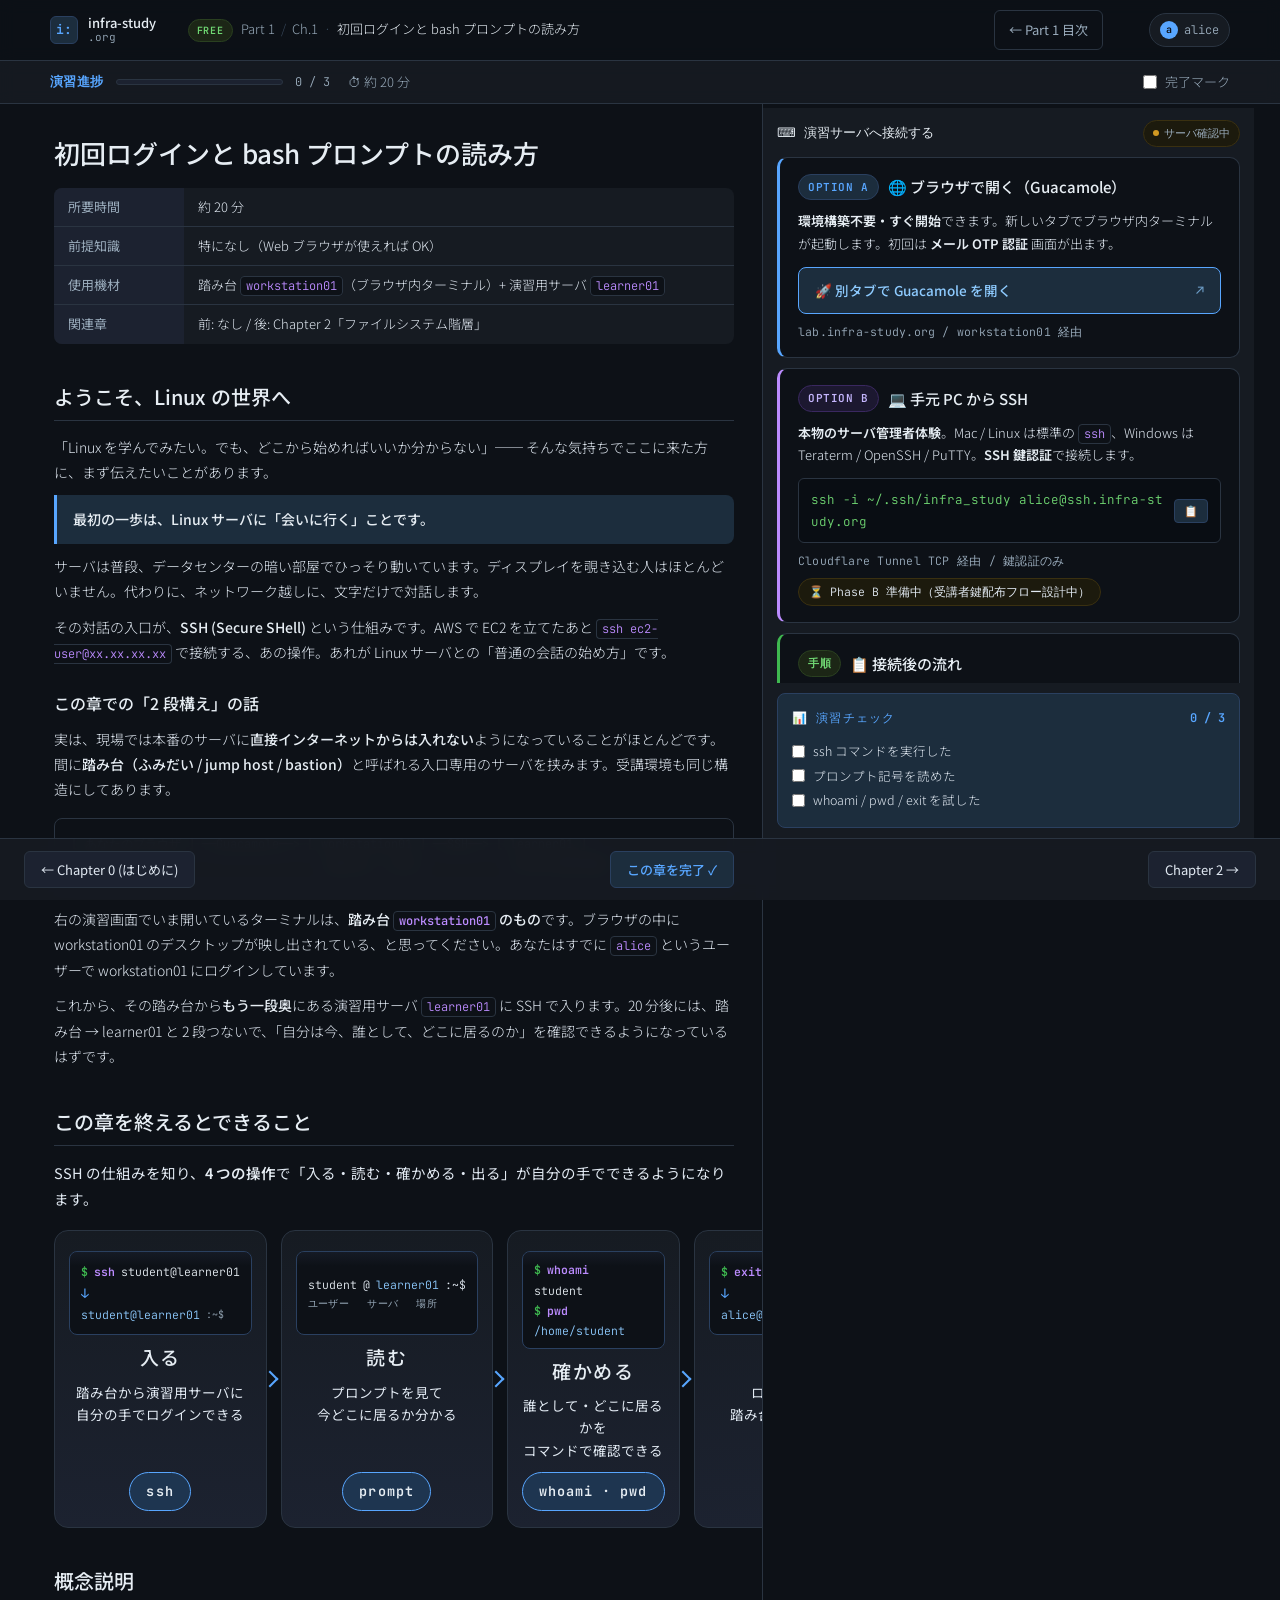
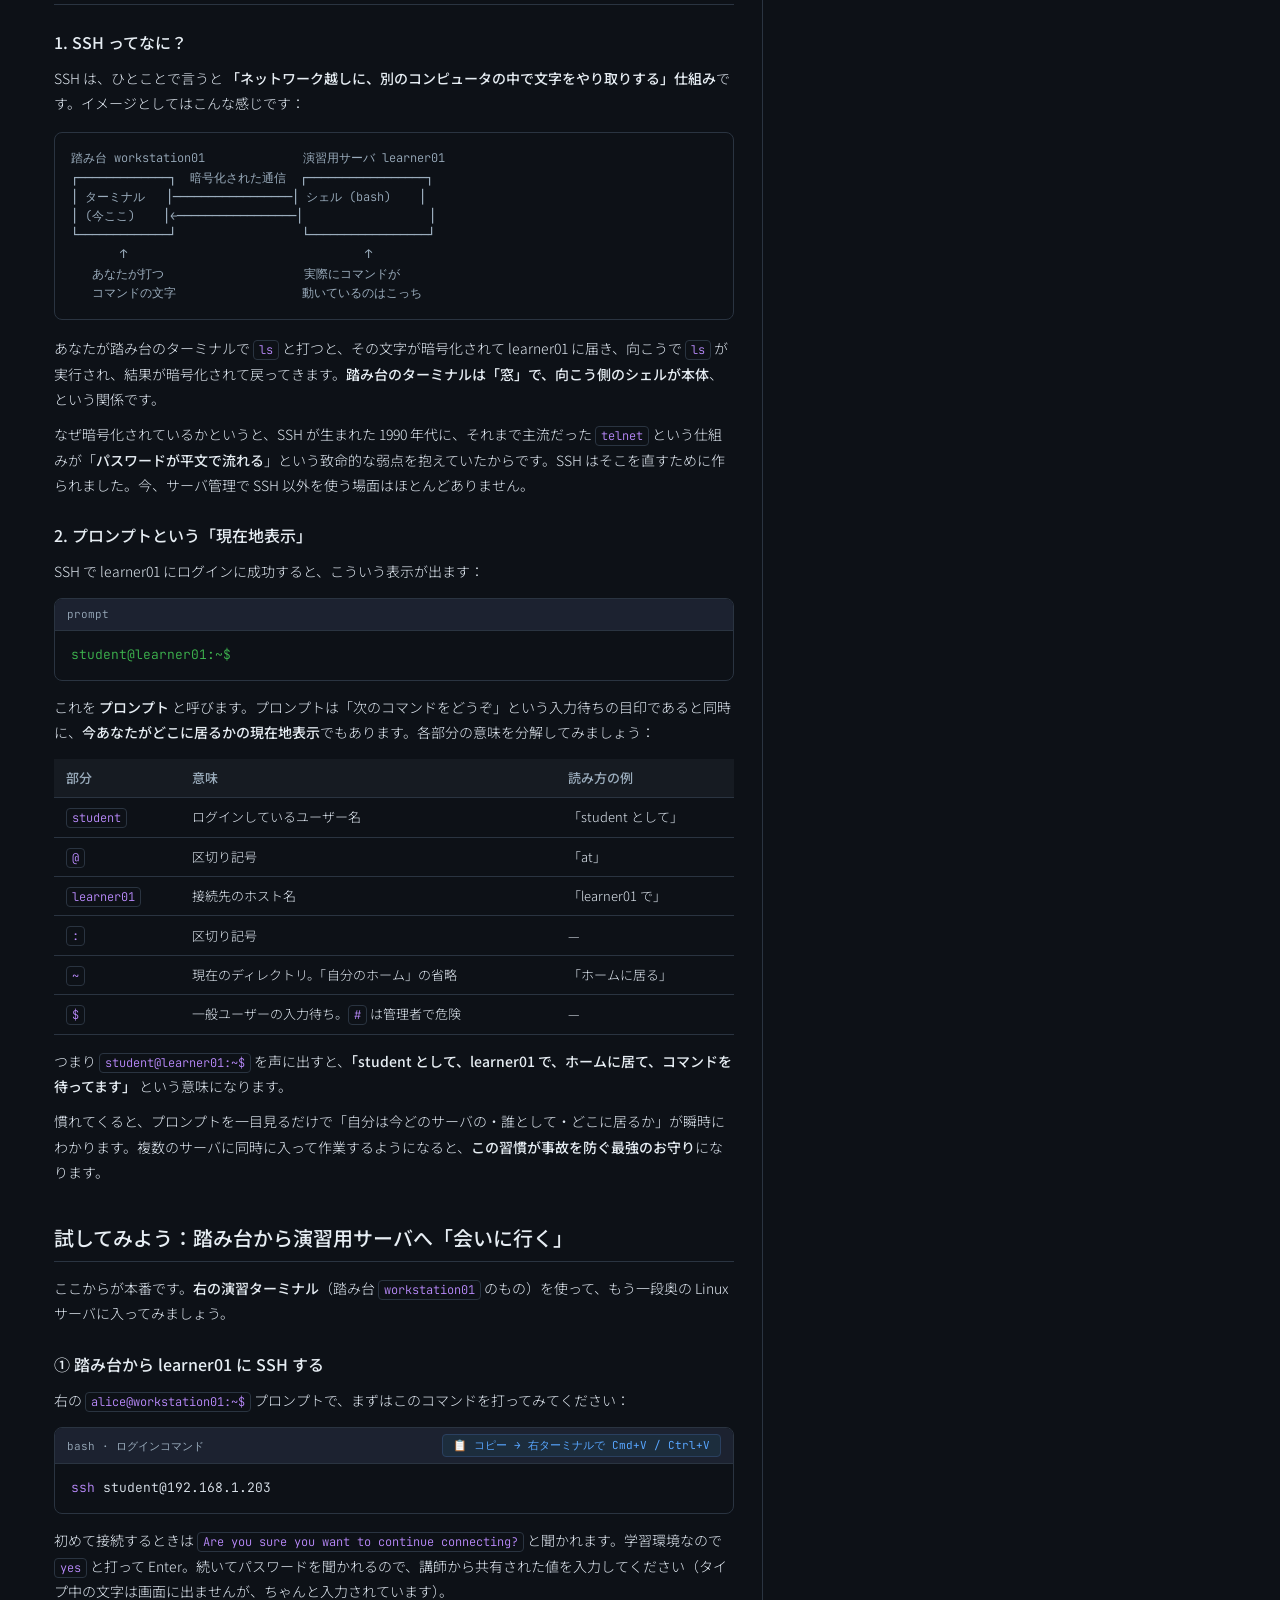
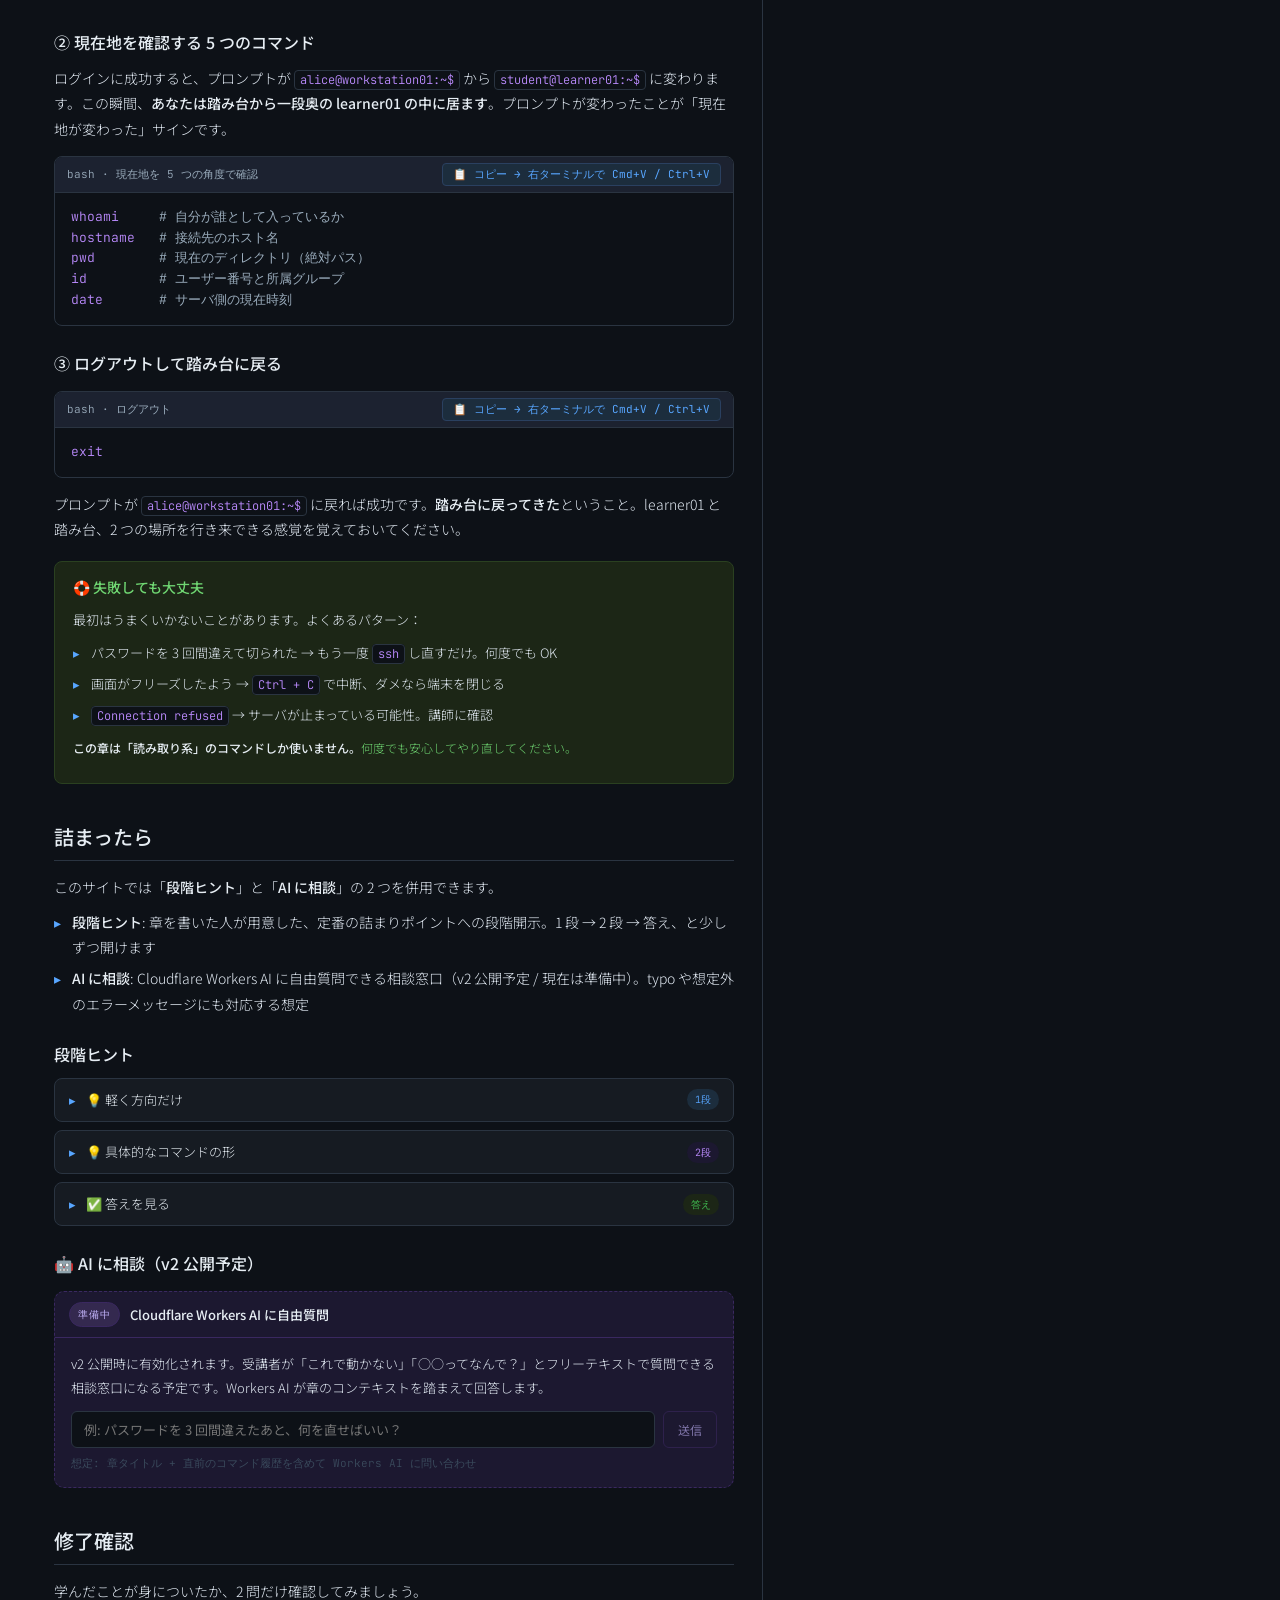
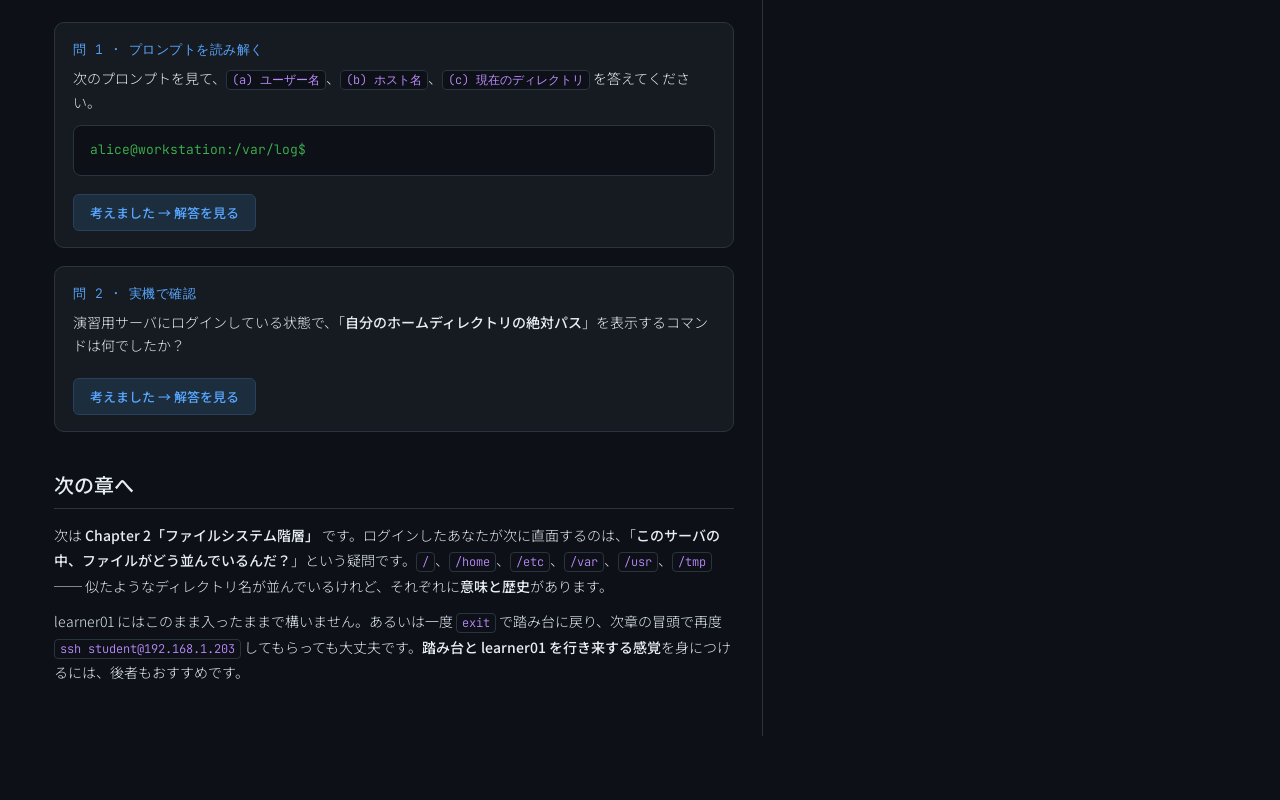
==== commit 54a7b5ff: "A+B: Ch1-5 接続カード UI 横展開 + Ch1-3 旧スタイル修正 A (Ch2-5 接続カード UI 横展開): - 旧 term-frame.fallback の「ターミナル準備中」表" ====
--- a/chapter01-prototype.html
+++ b/chapter01-prototype.html
@@ -133,7 +133,7 @@
 
 /* quiz */
 .quiz{margin:18px 0;padding:16px 18px;background:var(--bg2);border:1px solid var(--border);border-radius:10px}
-.quiz-title{font-size:13px;color:var(--accent);margin-bottom:6px;font-family:var(--font-mono);text-transform:uppercase;letter-spacing:0.1em}
+.quiz-title{font-size:13px;color:var(--accent);margin-bottom:6px;font-family:var(--font-mono);letter-spacing:0.04em}
 .quiz-q{font-size:14px;color:var(--text-strong);margin-bottom:10px;line-height:1.7}
 .quiz-btn{margin-top:10px;padding:8px 16px;border-radius:6px;background:var(--accent-bg);border:1px solid var(--accent-border);color:var(--accent);font-size:13px;font-weight:500}
 .quiz-btn:hover{background:var(--accent-bg-hi)}
@@ -209,7 +209,7 @@
 .modal-close:hover{background:var(--accent-bg);color:var(--accent);border-color:var(--accent-border)}
 
 /* step number badge */
-.step-num{display:inline-flex;align-items:center;justify-content:center;width:22px;height:22px;border-radius:50%;background:var(--accent-bg);border:1px solid var(--accent-border);color:var(--accent);font-family:var(--font-mono);font-size:11px;font-weight:600;margin-right:6px;flex-shrink:0}
+.step-num{color:var(--accent);font-weight:600;margin-right:6px;font-size:18px;line-height:1;vertical-align:-1px}
 
 /* Objective grid (この章を終えるとできること) */
 .obj-intro{font-size:14.5px;color:var(--text);font-weight:400;line-height:1.85;margin:14px 0 6px}
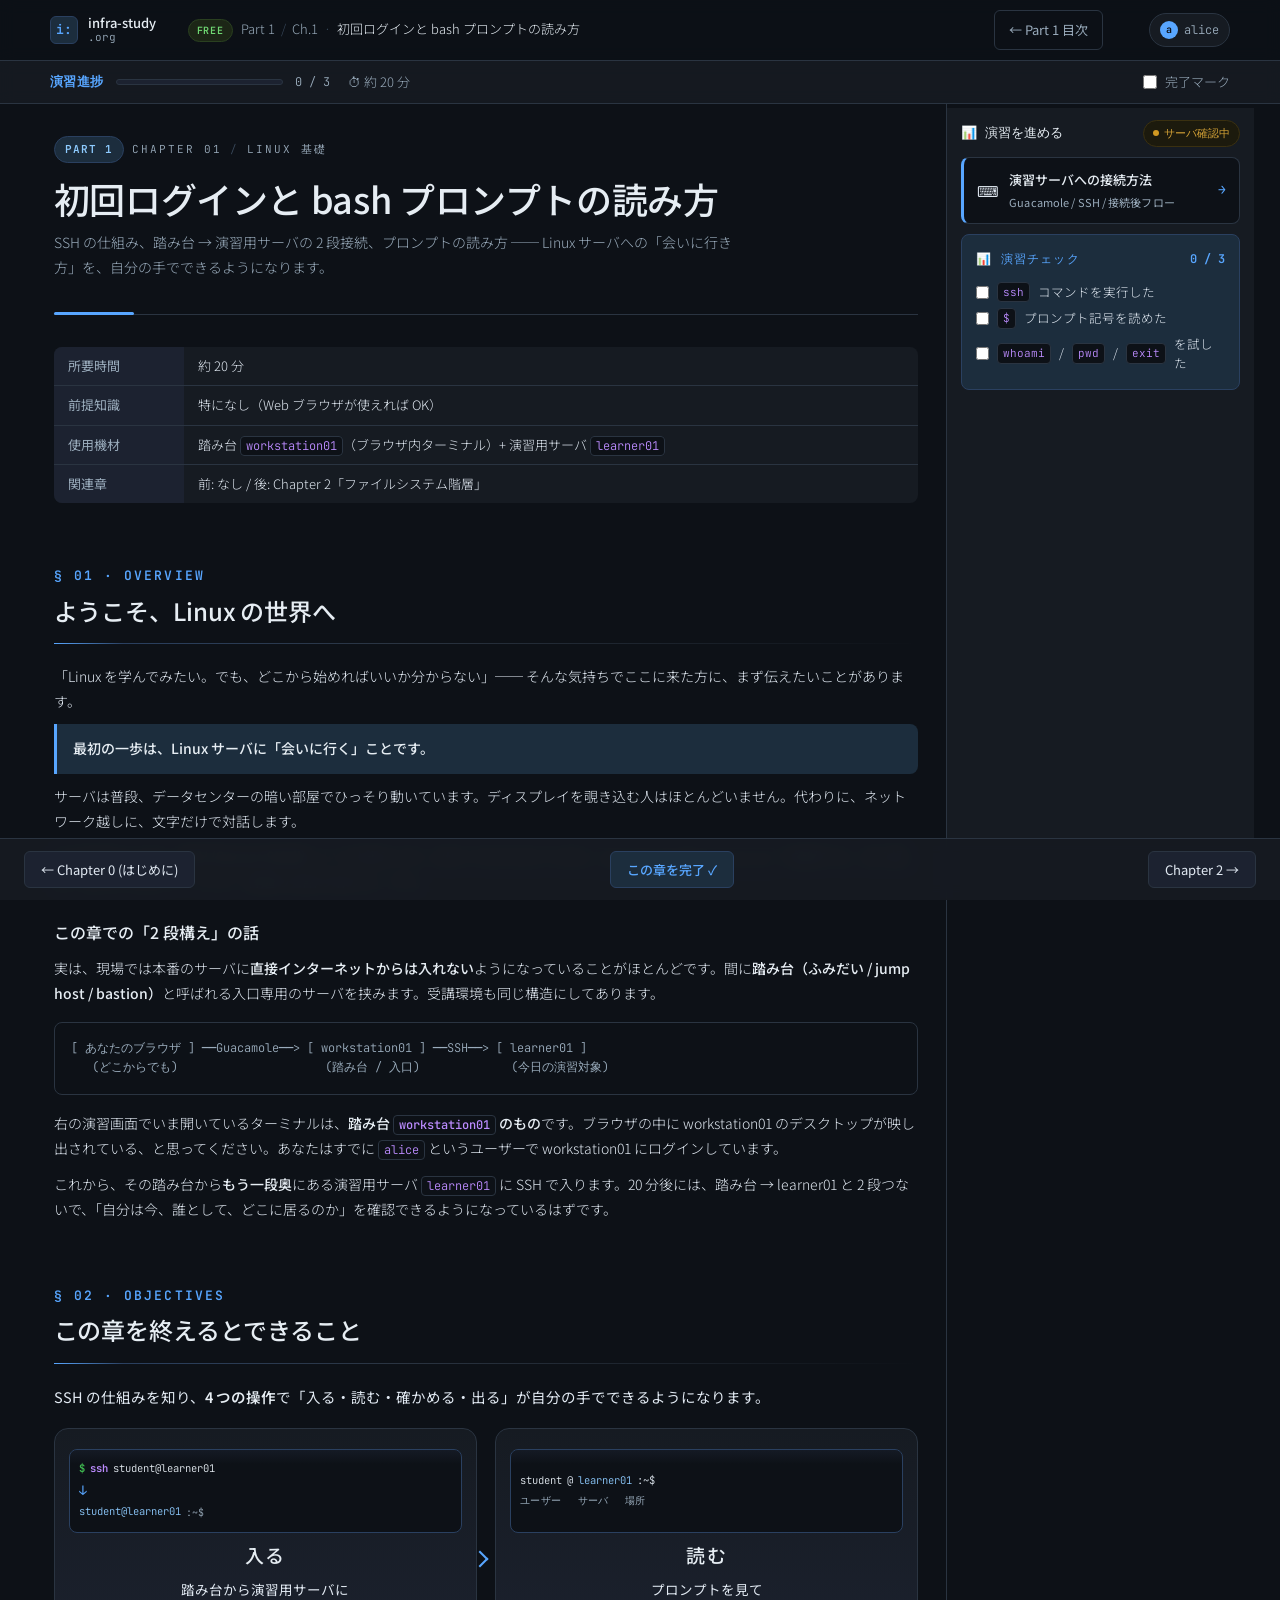
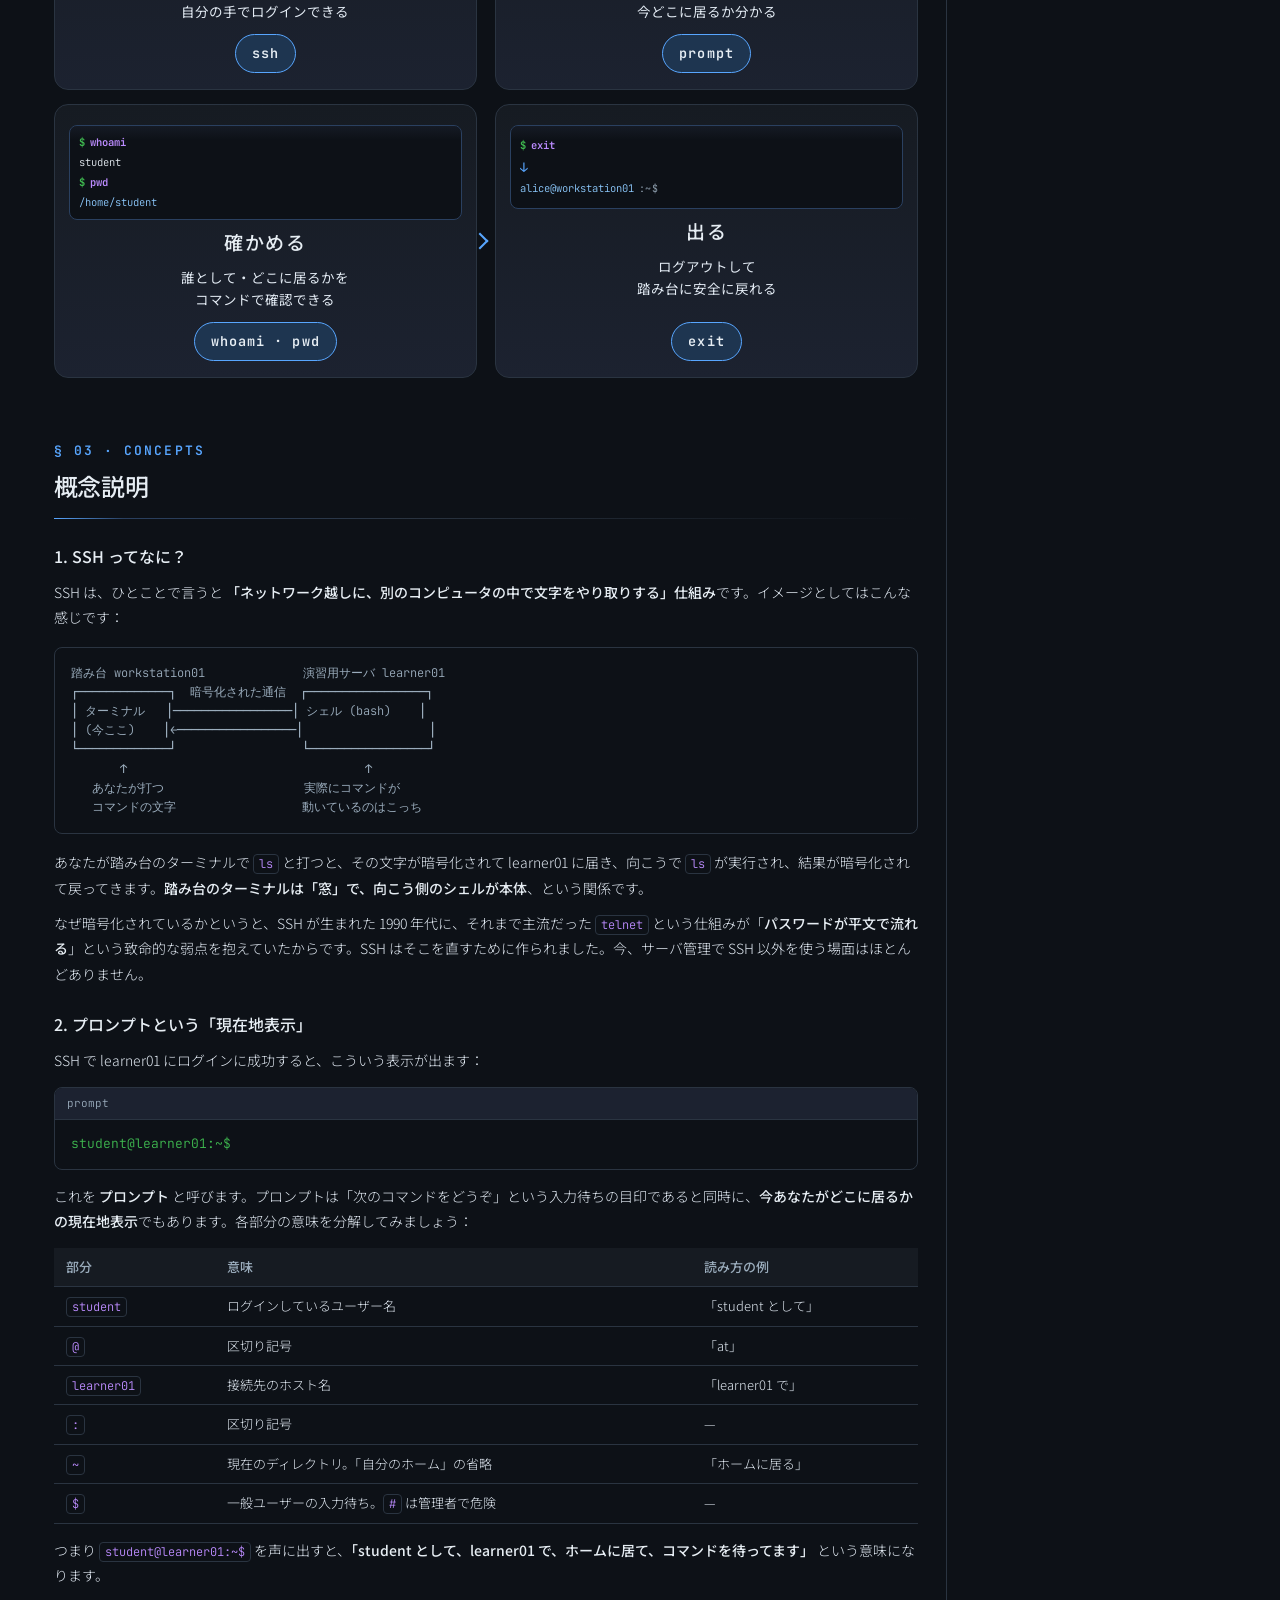
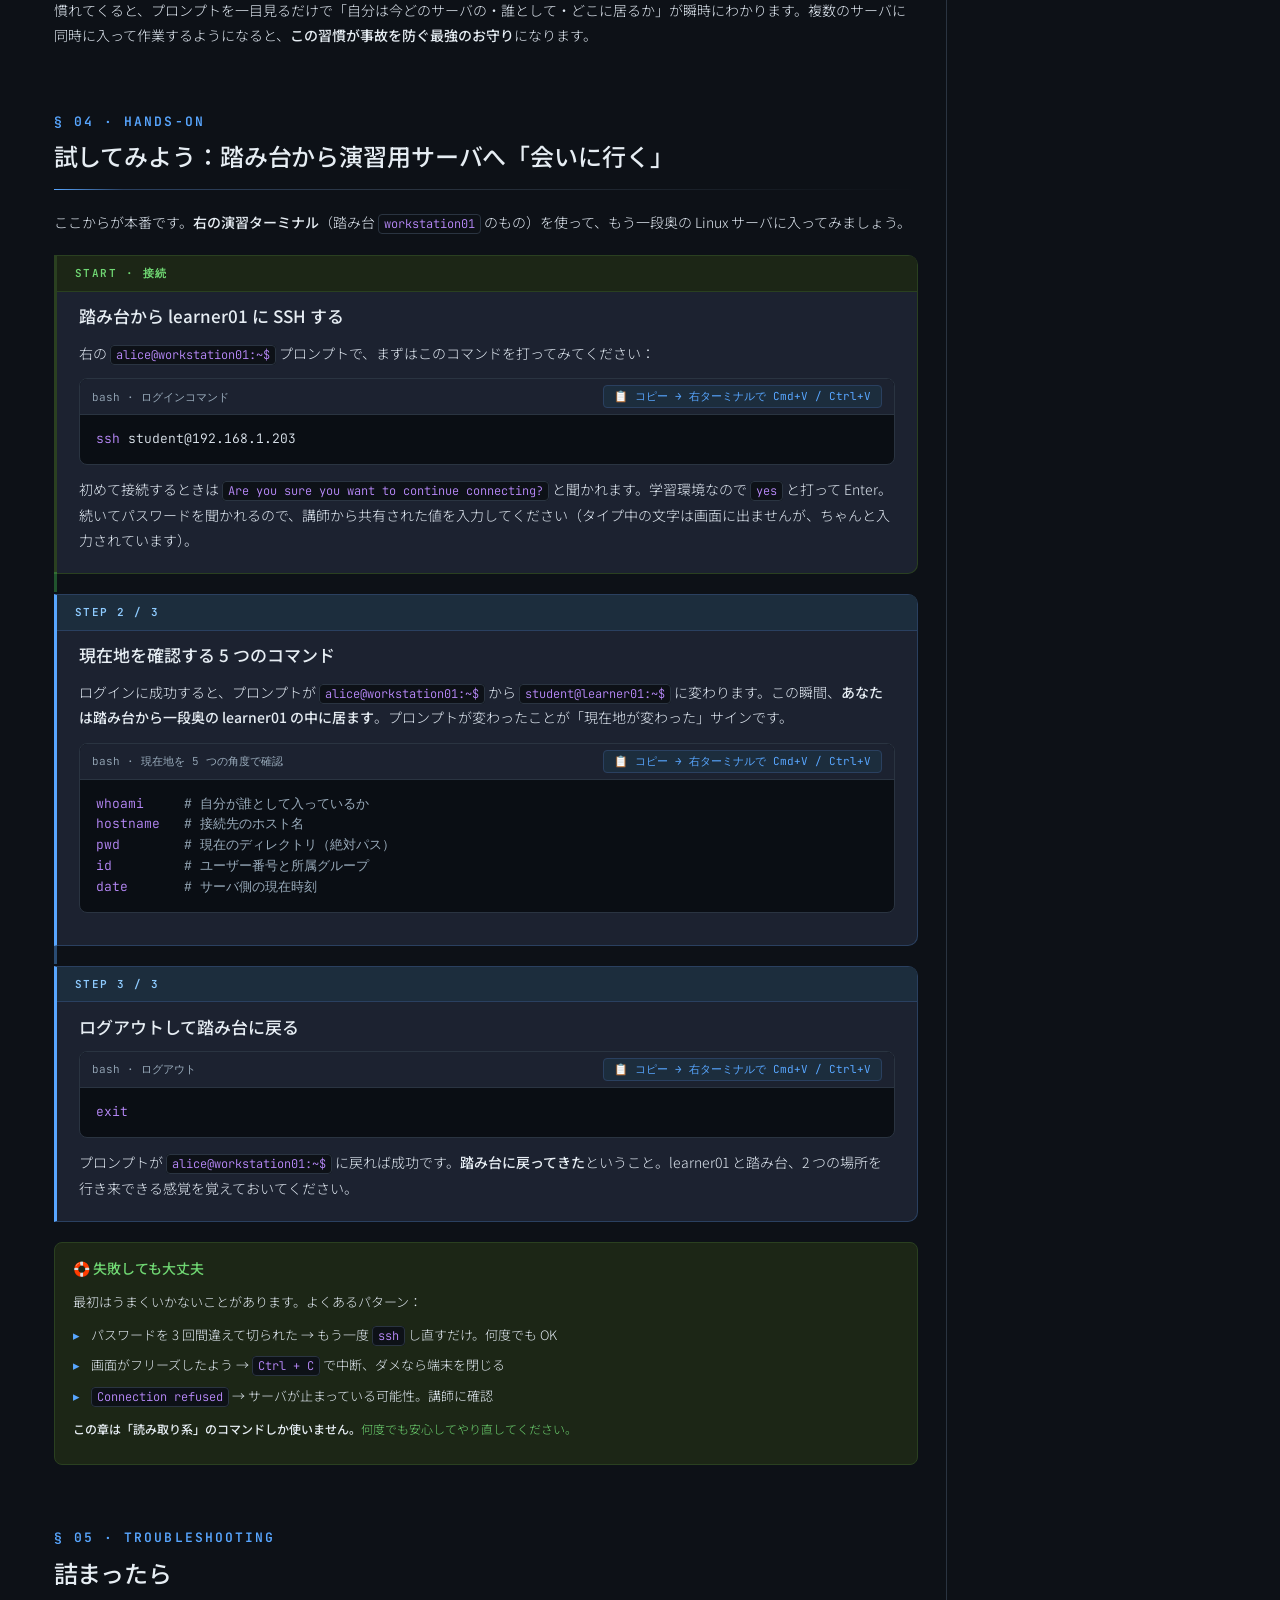
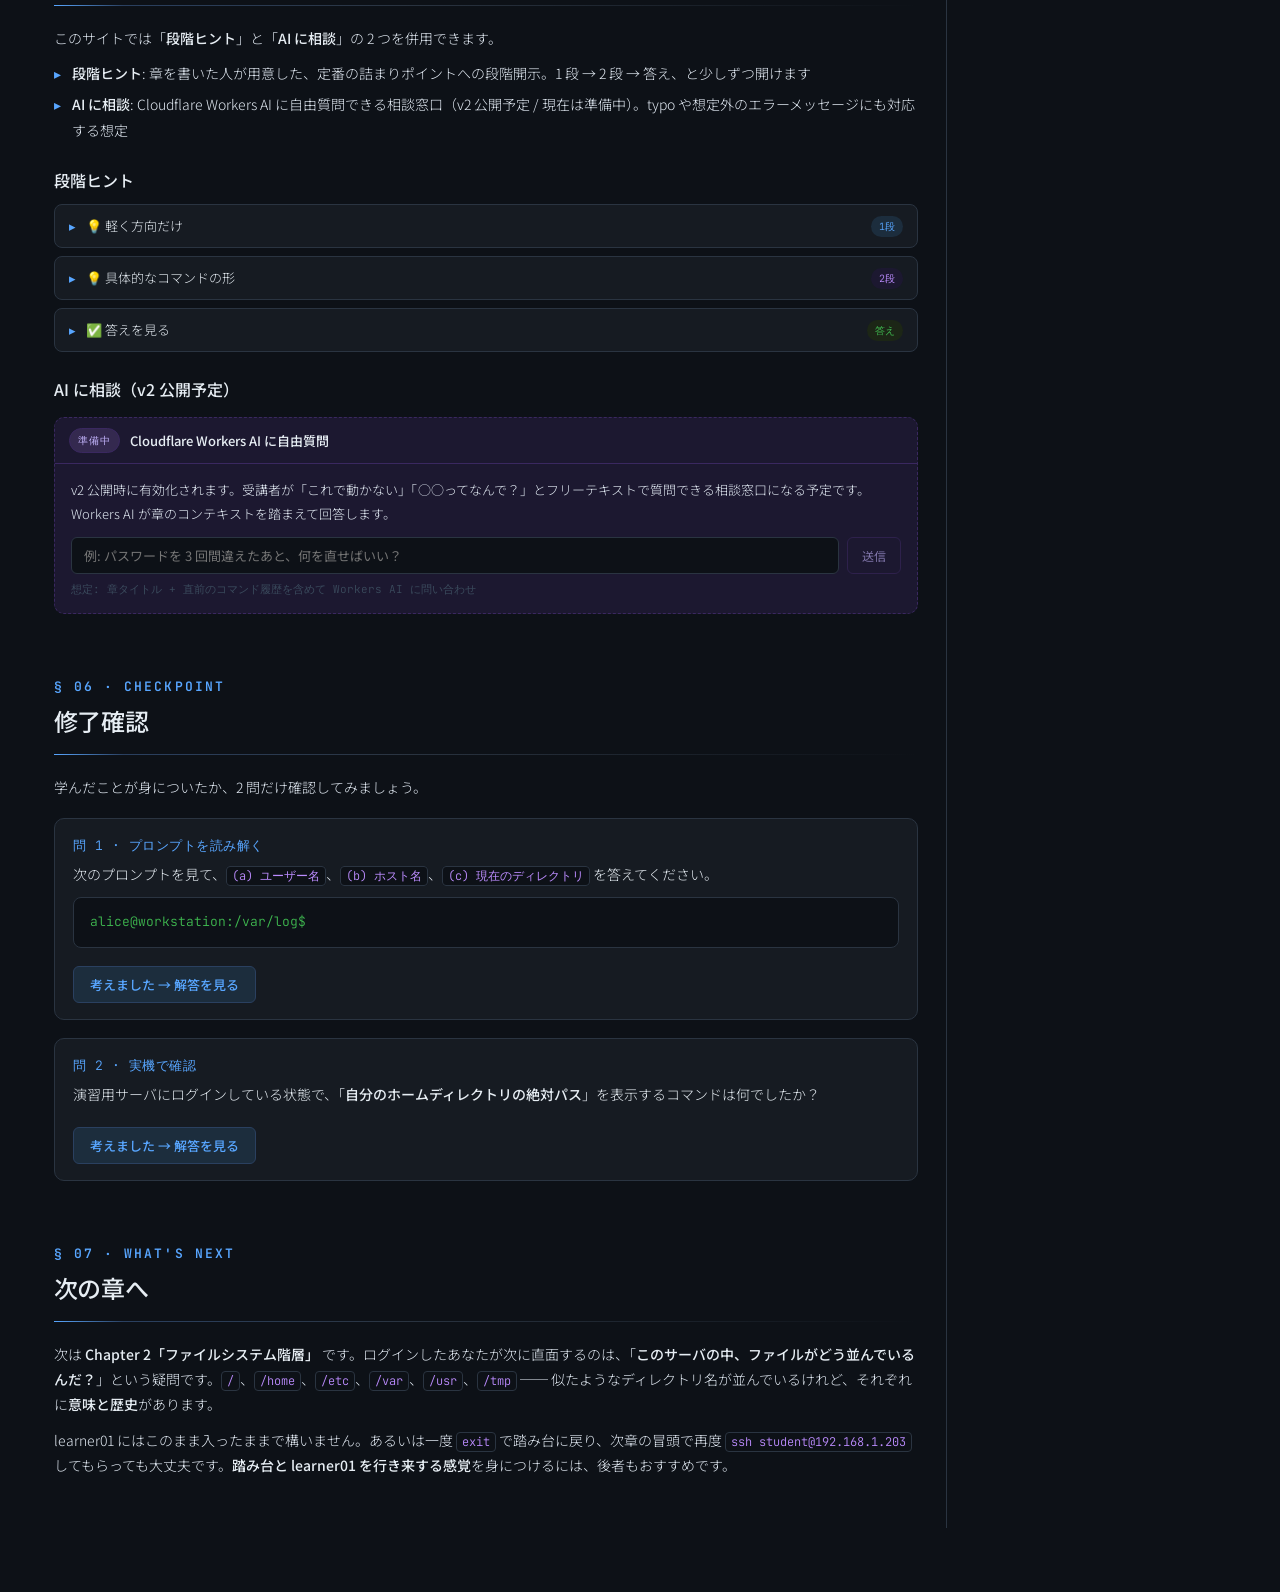
==== commit cdb47d03: "CSS/JS 共通化 + chapter-hero 新骨格 Ch1-Ch8 全章 + connect.html - chapter.css / chapter.js を新規作成（Ch7/Ch8 の共通" ====
--- a/chapter01-prototype.html
+++ b/chapter01-prototype.html
@@ -4,230 +4,18 @@
 <meta charset="UTF-8">
 <meta name="viewport" content="width=device-width, initial-scale=1.0">
 <title>Chapter 1: 初回ログインと bash プロンプトの読み方 — infra-study.org</title>
+<link rel="stylesheet" href="chapter.css">
 <style>
-/* ── tokens (Top.html の tokens.css から抜粋・インライン) ── */
-@import url('https://fonts.googleapis.com/css2?family=JetBrains+Mono:wght@400;600&family=Noto+Sans+JP:wght@300;400;500&display=swap');
-:root{
-  --bg:#0d1117; --bg2:#161b22; --bg3:#1c2230; --border:#2a3441;
-  --text:#e2eaf3; --text-strong:#e6edf3; --muted:#9aacbc; --muted-dim:#3a4a5c;
-  --accent:#58a6ff; --green:#3fb950; --amber:#d29922; --purple:#bc8cff; --coral:#f78166; --red:#f85149;
-  --accent-bg:#1c2d3d; --accent-bg-hi:#1e3550; --accent-border:#2a4060; --accent-text:#8ecbff;
-  --green-bg:#1c2616; --green-border:#2a4020; --green-text:#6fd672;
-  --amber-bg:#1c1a0d; --amber-border:#3a3010;
-  --purple-bg:#1c1830; --purple-border:#3a2860; --purple-text:#c4b5fd;
-  --coral-bg:#1c0e0a; --coral-border:#3a1a10;
-  --font-sans:'Noto Sans JP',-apple-system,BlinkMacSystemFont,sans-serif;
-  --font-mono:'JetBrains Mono','SF Mono',Menlo,Consolas,monospace;
-}
-*{box-sizing:border-box;margin:0;padding:0}
-html,body{background:var(--bg);color:var(--text);font-family:var(--font-sans);font-weight:300;font-size:14px;line-height:1.7}
-a{color:var(--accent);text-decoration:none}
-a:hover{text-decoration:underline}
-strong{color:var(--text-strong);font-weight:500}
-code{font-family:var(--font-mono);font-size:12px;background:var(--bg);border:1px solid var(--border);padding:1px 5px;border-radius:4px;color:var(--purple)}
-button{font-family:inherit;cursor:pointer;border:none;background:none;color:inherit}
-ul{list-style:none}
-
-/* ── Header ── */
-.site-header{position:sticky;top:0;z-index:50;background:rgba(13,17,23,0.92);border-bottom:1px solid var(--border);backdrop-filter:blur(8px)}
-.header-inner{max-width:min(96vw,1800px);margin:0 auto;height:60px;padding:0 24px;display:flex;align-items:center;gap:32px}
-.brand{display:flex;align-items:center;gap:10px}
-.brand-mark{width:28px;height:28px;border-radius:6px;background:var(--accent-bg);border:1px solid var(--accent-border);display:flex;align-items:center;justify-content:center;font-family:var(--font-mono);font-weight:600;color:var(--accent);font-size:13px}
-.brand-text{display:flex;flex-direction:column;line-height:1.15}
-.brand-name{font-size:13px;color:var(--text-strong);font-weight:500}
-.brand-domain{font-size:11px;color:var(--muted);font-family:var(--font-mono)}
-.crumb{font-size:13px;color:var(--muted)}
-.crumb .sep{color:var(--muted-dim);margin:0 6px}
-.crumb .now{color:var(--text-strong)}
-.badge-free{display:inline-flex;align-items:center;font-family:var(--font-mono);font-size:10px;font-weight:600;letter-spacing:0.08em;color:var(--green-text);background:var(--green-bg);border:1px solid var(--green-border);padding:2px 8px;border-radius:99px;margin-right:8px}
-.nav-toc{margin-left:auto;font-size:13px;padding:8px 14px;border-radius:6px;background:transparent;border:1px solid var(--border);color:var(--muted);font-weight:400;display:inline-flex;align-items:center;gap:6px}
-.nav-toc:hover{background:var(--bg2);color:var(--text-strong);border-color:var(--accent-border)}
-.nav-user{margin-left:14px;font-size:12px;color:var(--muted);font-family:var(--font-mono);display:inline-flex;align-items:center;gap:6px;padding:6px 10px;border-radius:99px;background:var(--bg2);border:1px solid var(--border)}
-.nav-user .avatar{width:18px;height:18px;border-radius:50%;background:var(--accent);color:var(--bg);font-size:10px;display:flex;align-items:center;justify-content:center;font-weight:600}
-
-/* ── Chapter Meta Bar ── */
-.meta-bar{position:sticky;top:60px;z-index:49;border-bottom:1px solid var(--border);background:rgba(22,27,34,0.92);backdrop-filter:blur(8px)}
-.meta-inner{max-width:min(96vw,1800px);margin:0 auto;padding:10px 24px;display:flex;align-items:center;gap:18px;font-size:13px}
-.progress{display:flex;align-items:center;gap:12px;min-width:280px}
-.progress-label{font-family:var(--font-mono);font-size:13px;color:var(--accent);letter-spacing:0.04em;font-weight:600;white-space:nowrap}
-.progress-bar{flex:1;height:6px;background:var(--bg3);border-radius:99px;overflow:hidden;border:1px solid var(--border);min-width:120px}
-.progress-fill{height:100%;background:linear-gradient(90deg,var(--green) 0%,var(--accent) 100%);border-radius:99px;transition:width 0.3s ease}
-.progress-text{font-family:var(--font-mono);font-size:12px;color:var(--muted);white-space:nowrap}
-.meta-time{color:var(--muted);font-size:13px}
-.meta-progress{margin-left:auto;display:flex;align-items:center;gap:8px;color:var(--muted)}
-.meta-progress input[type=checkbox]{width:14px;height:14px;accent-color:var(--accent)}
-
-/* ── 2-pane layout ── */
-.pane-wrap{max-width:min(96vw,1800px);margin:0 auto;display:grid;grid-template-columns:60% 40%;min-height:calc(100vh - 60px - 48px)}
-.content-pane{padding:32px 28px 40px;border-right:1px solid var(--border);overflow-y:auto}
-.terminal-pane{background:var(--bg2);padding:12px 14px;display:flex;flex-direction:column;gap:10px;position:sticky;top:108px;height:calc(100vh - 108px - 60px);align-self:start}
-
-/* ── content ── */
-.content-pane h1{font-size:26px;font-weight:500;color:var(--text-strong);line-height:1.3;margin-bottom:18px}
-.content-pane h2{font-size:20px;font-weight:500;color:var(--text-strong);margin:36px 0 14px;padding-bottom:6px;border-bottom:1px solid var(--border)}
-.content-pane h3{font-size:16px;font-weight:500;color:var(--text-strong);margin:24px 0 10px}
-.content-pane p{margin:10px 0;line-height:1.8}
-.content-pane ul.bullets{padding-left:0;margin:10px 0}
-.content-pane ul.bullets li{padding-left:18px;position:relative;margin:6px 0;line-height:1.8}
-.content-pane ul.bullets li::before{content:'▸';position:absolute;left:0;color:var(--accent)}
-
-.eyebrow{font-size:12px;letter-spacing:0.12em;color:var(--accent);text-transform:uppercase;font-family:var(--font-mono);font-weight:600;display:flex;align-items:center;gap:10px;margin-bottom:10px}
-.eyebrow::after{content:'';flex:1;height:1px;background:var(--border)}
-.lead{font-size:15px;color:var(--muted);line-height:1.95;margin:14px 0 22px}
-.lead strong{color:var(--text)}
-.callout-key{margin:18px 0;padding:12px 16px;background:var(--accent-bg);border-left:3px solid var(--accent);border-radius:0 8px 8px 0;color:var(--text-strong)}
-
-/* meta table */
-table.meta-table{width:100%;border-collapse:collapse;margin:14px 0;background:var(--bg2);border-radius:8px;overflow:hidden;font-size:13px}
-table.meta-table th,table.meta-table td{padding:8px 14px;text-align:left;border-bottom:1px solid var(--border)}
-table.meta-table th{color:var(--muted);font-weight:400;width:130px;background:var(--bg3)}
-table.meta-table tr:last-child th,table.meta-table tr:last-child td{border-bottom:none}
-
-/* ASCII diagram block */
+/* Ch1 固有: ASCII 図と decomp テーブル */
 pre.ascii{background:var(--bg);border:1px solid var(--border);border-radius:8px;padding:16px;font-family:var(--font-mono);font-size:12px;line-height:1.6;color:var(--muted);overflow-x:auto;margin:16px 0}
-
-/* prompt-decompose table */
 table.decomp{width:100%;border-collapse:collapse;margin:14px 0;font-size:13px}
 table.decomp th,table.decomp td{padding:8px 12px;border-bottom:1px solid var(--border);text-align:left}
 table.decomp th{color:var(--muted);font-weight:500;background:var(--bg2)}
 table.decomp code{font-size:12px}
-
-/* code block w/ copy */
-.codeblock{position:relative;background:var(--bg);border:1px solid var(--border);border-radius:8px;margin:14px 0;overflow:hidden}
-.codeblock-head{background:var(--bg3);padding:6px 12px;border-bottom:1px solid var(--border);display:flex;align-items:center;justify-content:space-between;font-family:var(--font-mono);font-size:11px;color:var(--muted)}
-.codeblock pre{padding:14px 16px;font-family:var(--font-mono);font-size:13px;line-height:1.6;color:var(--text);overflow-x:auto}
-.codeblock pre .comment{color:var(--muted)}
-.codeblock pre .prompt{color:var(--green)}
-.codeblock pre .kw{color:var(--purple)}
-.copy-btn{font-family:var(--font-mono);font-size:11px;color:var(--accent);padding:3px 10px;border-radius:4px;border:1px solid var(--accent-border);background:var(--accent-bg)}
-.copy-btn:hover{background:var(--accent-bg-hi)}
-.copy-btn.copied{color:var(--green);border-color:var(--green-border);background:var(--green-bg)}
-
-/* hint accordion */
-.hint{margin:8px 0;border:1px solid var(--border);border-radius:8px;background:var(--bg2);overflow:hidden}
-.hint summary{cursor:pointer;padding:10px 14px;list-style:none;display:flex;align-items:center;gap:10px;font-size:13px;color:var(--text-strong)}
-.hint summary::-webkit-details-marker{display:none}
-.hint summary::before{content:'▸';color:var(--accent);transition:transform 0.15s}
-.hint[open] summary::before{transform:rotate(90deg)}
-.hint .hint-body{padding:0 14px 14px 32px;color:var(--text);line-height:1.8;font-size:13px;border-top:1px solid var(--border);padding-top:12px;margin-top:0}
-.hint.stage1 summary::after{content:'1段';margin-left:auto;font-family:var(--font-mono);font-size:10px;color:var(--accent);background:var(--accent-bg);padding:2px 8px;border-radius:99px}
-.hint.stage2 summary::after{content:'2段';margin-left:auto;font-family:var(--font-mono);font-size:10px;color:var(--purple);background:var(--purple-bg);padding:2px 8px;border-radius:99px}
-.hint.answer summary::after{content:'答え';margin-left:auto;font-family:var(--font-mono);font-size:10px;color:var(--green);background:var(--green-bg);padding:2px 8px;border-radius:99px}
-
-/* fail-safe block */
-.fail-safe{margin:18px 0;padding:14px 18px;background:var(--green-bg);border:1px solid var(--green-border);border-radius:8px}
-.fail-safe-title{color:var(--green-text);font-weight:500;margin-bottom:8px;display:flex;align-items:center;gap:8px}
-
-/* AI chat mock */
-.ai-chat-mock{margin:14px 0 22px;border:1px dashed var(--purple-border);border-radius:10px;background:var(--purple-bg);overflow:hidden}
-.ai-chat-head{padding:10px 14px;display:flex;align-items:center;gap:10px;border-bottom:1px solid var(--purple-border);background:rgba(28,24,48,0.5)}
-.ai-badge{font-family:var(--font-mono);font-size:10px;letter-spacing:0.1em;text-transform:uppercase;color:var(--purple-text);padding:3px 8px;border-radius:99px;background:rgba(188,140,255,0.15);border:1px solid var(--purple-border)}
-.ai-chat-title{font-size:13px;color:var(--text-strong);font-weight:500}
-.ai-chat-body{padding:14px 16px;font-size:13px;line-height:1.7;color:var(--muted)}
-.ai-chat-body p{margin:0 0 12px;color:var(--text)}
-.ai-chat-input-mock{display:flex;gap:8px;margin:8px 0 6px}
-.ai-chat-input-mock input{flex:1;padding:8px 12px;border-radius:6px;background:var(--bg);border:1px solid var(--border);color:var(--muted-dim);font-family:var(--font-sans);font-size:13px}
-.ai-chat-input-mock input:disabled{cursor:not-allowed}
-.ai-send-btn{padding:8px 14px;border-radius:6px;background:var(--purple-bg);border:1px solid var(--purple-border);color:var(--purple-text);font-size:12px;cursor:not-allowed;opacity:0.6}
-.ai-chat-meta{font-size:11px;color:var(--muted-dim);font-family:var(--font-mono)}
-
-/* quiz */
-.quiz{margin:18px 0;padding:16px 18px;background:var(--bg2);border:1px solid var(--border);border-radius:10px}
-.quiz-title{font-size:13px;color:var(--accent);margin-bottom:6px;font-family:var(--font-mono);letter-spacing:0.04em}
-.quiz-q{font-size:14px;color:var(--text-strong);margin-bottom:10px;line-height:1.7}
-.quiz-btn{margin-top:10px;padding:8px 16px;border-radius:6px;background:var(--accent-bg);border:1px solid var(--accent-border);color:var(--accent);font-size:13px;font-weight:500}
-.quiz-btn:hover{background:var(--accent-bg-hi)}
-
-/* footer nav — fixed for always-visible chapter navigation */
-.chapter-footer{position:fixed;bottom:0;left:0;right:0;z-index:40;background:rgba(22,27,34,0.96);backdrop-filter:blur(8px);border-top:1px solid var(--border);padding:12px 24px;display:flex;align-items:center;gap:12px}
-body{padding-bottom:64px}
-.foot-btn{font-size:13px;padding:8px 16px;border-radius:6px;background:var(--bg3);border:1px solid var(--border);color:var(--text)}
-.foot-btn:hover{background:var(--accent-bg);color:var(--accent);border-color:var(--accent-border)}
-.foot-btn.complete{margin:0 auto;background:var(--accent-bg);border-color:var(--accent-border);color:var(--accent);font-weight:500}
-
-/* ── Terminal pane ── */
-.term-head{display:flex;align-items:center;gap:10px;font-size:13px;color:var(--muted);font-family:var(--font-mono);flex-wrap:wrap}
-.term-head .label{color:var(--text-strong);font-size:13px}
-.term-head .server-status{margin-left:auto;display:inline-flex;align-items:center;gap:5px;font-size:11px;font-family:var(--font-mono);padding:3px 9px;border-radius:99px;background:var(--amber-bg);border:1px solid var(--amber-border);color:var(--amber-text)}
-.term-head .server-status .status-dot{width:6px;height:6px;border-radius:50%;background:var(--amber)}
-.term-head .server-status.up{background:var(--green-bg);border-color:var(--green-border);color:var(--green-text)}
-.term-head .server-status.up .status-dot{background:var(--green)}
-
-/* connect cards (ハイブリッド接続選択) */
-.connect-stack{flex:1;display:flex;flex-direction:column;gap:10px;overflow-y:auto;min-height:0}
-.connect-card{background:var(--bg);border:1px solid var(--border);border-radius:10px;padding:16px 18px;position:relative;transition:border-color 0.2s ease}
-.connect-card:hover{border-color:var(--accent-border)}
-.connect-card.option-a{border-left:3px solid var(--accent)}
-.connect-card.option-b{border-left:3px solid var(--purple)}
-.connect-card-head{display:flex;align-items:center;gap:9px;margin-bottom:10px;flex-wrap:wrap}
-.connect-card-badge{font-family:var(--font-mono);font-size:11px;font-weight:600;letter-spacing:0.06em;padding:3px 9px;border-radius:99px;text-transform:uppercase}
-.connect-card.option-a .connect-card-badge{background:var(--accent-bg);border:1px solid var(--accent-border);color:var(--accent)}
-.connect-card.option-b .connect-card-badge{background:var(--purple-bg);border:1px solid var(--purple-border);color:var(--purple-text)}
-.connect-card-title{font-size:15px;color:var(--text-strong);font-weight:500}
-.connect-card-desc{font-size:13px;color:var(--text);line-height:1.7;margin-bottom:12px}
-.connect-card-desc strong{color:var(--text-strong);font-weight:600}
-.connect-btn{display:flex;align-items:center;justify-content:space-between;gap:8px;width:100%;padding:11px 16px;border-radius:8px;font-size:13.5px;font-weight:500;font-family:var(--font-sans);cursor:pointer;text-decoration:none;transition:background 0.15s}
-.connect-btn .arr{font-family:var(--font-mono);opacity:0.7}
-.connect-card.option-a .connect-btn{background:var(--accent-bg);border:1px solid var(--accent);color:var(--accent-text)}
-.connect-card.option-a .connect-btn:hover{background:var(--accent-bg-hi);text-decoration:none}
-.connect-card.option-b .connect-btn{background:var(--purple-bg);border:1px solid var(--purple-border);color:var(--purple-text)}
-.connect-card.option-b .connect-btn:hover{background:rgba(188,140,255,0.18);text-decoration:none}
-.connect-ssh-cmd{margin-top:10px;background:#090d13;border:1px solid var(--border);border-radius:6px;padding:10px 12px;font-family:var(--font-mono);font-size:12.5px;color:var(--text);display:flex;align-items:center;justify-content:space-between;gap:10px}
-.connect-ssh-cmd code{background:transparent;border:0;padding:0;color:var(--green-text);font-size:12.5px;word-break:break-all}
-.connect-ssh-cmd .mini-copy{font-family:var(--font-mono);font-size:11px;color:var(--accent);padding:4px 9px;border-radius:4px;border:1px solid var(--accent-border);background:var(--accent-bg);cursor:pointer;flex-shrink:0}
-.connect-ssh-cmd .mini-copy.copied{color:var(--green-text);border-color:var(--green-border);background:var(--green-bg)}
-.connect-card-meta{font-size:11.5px;color:var(--muted);margin-top:8px;font-family:var(--font-mono);letter-spacing:0.02em}
-.connect-pending{font-size:11.5px;color:var(--amber-text);background:var(--amber-bg);border:1px solid var(--amber-border);border-radius:99px;padding:3px 10px;font-family:var(--font-mono);display:inline-block;margin-top:8px}
-.term-controls{display:flex;gap:6px;font-size:11px}
-.term-ctl{padding:4px 10px;border-radius:4px;background:var(--bg3);border:1px solid var(--border);color:var(--muted);font-family:var(--font-mono)}
-.term-ctl:hover{color:var(--text)}
-.term-status{font-size:11px;color:var(--muted);font-family:var(--font-mono);display:flex;align-items:center;gap:6px}
-.term-status .status-dot{width:6px;height:6px;border-radius:50%;background:var(--amber)}
-
-/* checklist */
-.checklist{background:var(--bg);border:1px solid var(--border);border-radius:8px;padding:14px}
-.checklist.prominent{background:var(--accent-bg);border-color:var(--accent-border)}
-.checklist-head{display:flex;align-items:center;justify-content:space-between;margin-bottom:10px}
-.checklist-title{font-size:12px;color:var(--accent);text-transform:uppercase;letter-spacing:0.1em;font-family:var(--font-mono)}
-.checklist-progress{font-family:var(--font-mono);font-size:12px;color:var(--accent);font-weight:600}
-.checklist-progress.done{color:var(--green)}
-.checklist-item{display:flex;align-items:center;gap:8px;padding:3px 0;font-size:12.5px;color:var(--text);line-height:1.5}
-.checklist-item input{accent-color:var(--green)}
-.checklist-item.done{color:var(--muted);text-decoration:line-through}
-
-/* modal */
-.modal-backdrop{display:none;position:fixed;inset:0;background:rgba(0,0,0,0.7);z-index:100;align-items:center;justify-content:center;padding:24px;backdrop-filter:blur(4px)}
-.modal-backdrop.open{display:flex}
-.modal{max-width:560px;width:100%;background:var(--bg2);border:1px solid var(--border);border-radius:12px;padding:24px;max-height:80vh;overflow-y:auto;box-shadow:0 20px 60px rgba(0,0,0,0.6)}
-.modal-title{font-size:18px;font-weight:500;color:var(--text-strong);margin-bottom:14px;display:flex;align-items:center;gap:10px}
-.modal-title::before{content:'✓';color:var(--green);font-family:var(--font-mono)}
-.modal-body{font-size:13px;line-height:1.8;color:var(--text)}
-.modal-body ul{list-style:none;padding:0;margin:10px 0}
-.modal-body ul li{padding:4px 0 4px 16px;position:relative}
-.modal-body ul li::before{content:'•';position:absolute;left:0;color:var(--accent)}
-.modal-close{margin-top:18px;padding:8px 18px;border-radius:6px;background:var(--bg3);border:1px solid var(--border);color:var(--text);font-size:13px;cursor:pointer}
-.modal-close:hover{background:var(--accent-bg);color:var(--accent);border-color:var(--accent-border)}
-
-/* step number badge */
-.step-num{color:var(--accent);font-weight:600;margin-right:6px;font-size:18px;line-height:1;vertical-align:-1px}
-
-/* Objective grid (この章を終えるとできること) */
-.obj-intro{font-size:14.5px;color:var(--text);font-weight:400;line-height:1.85;margin:14px 0 6px}
-.obj-intro strong{color:var(--text-strong);font-weight:600}
-.objective-grid{display:grid;grid-template-columns:repeat(4,1fr);gap:14px;margin:18px 0 6px;position:relative}
-.obj-card{position:relative;background:linear-gradient(180deg,var(--bg2) 0%,var(--bg3) 100%);border:1px solid var(--border);border-radius:14px;padding:20px 14px 16px;display:flex;flex-direction:column;align-items:center;text-align:center;gap:11px;transition:transform 0.2s ease,border-color 0.2s ease,box-shadow 0.2s ease}
-.obj-card:hover{border-color:var(--accent-border);transform:translateY(-2px);box-shadow:0 6px 24px rgba(88,166,255,0.08)}
-.obj-icon{width:100%;min-height:84px;color:var(--text);background:var(--bg);border:1px solid var(--accent-border);border-radius:8px;padding:9px 11px;display:flex;flex-direction:column;align-items:stretch;justify-content:center;gap:3px;font-family:var(--font-mono);font-size:11.5px;line-height:1.5;letter-spacing:0;text-align:left;overflow:hidden;transition:transform 0.2s ease,border-color 0.2s ease,background 0.2s ease;position:relative}
-.obj-icon::before{content:'';position:absolute;top:0;left:0;right:0;height:14px;background:linear-gradient(180deg,var(--bg3) 0%,transparent 100%);opacity:0.55;pointer-events:none}
-.obj-icon .op-line{display:flex;align-items:center;gap:6px;white-space:nowrap}
+/* Ch1 固有: obj-card のミニ端末プレビュー追加クラス */
 .obj-icon .op-plus{color:var(--green);font-weight:600;width:9px;display:inline-block}
 .obj-icon .op-x{color:var(--coral);font-weight:600;width:9px;display:inline-block}
-.obj-icon .op-arrow{color:var(--accent);font-weight:600;font-size:13px;width:9px;display:inline-block}
-.obj-icon .op-prompt{color:var(--green);font-weight:600}
-.obj-icon .op-cmd{color:var(--purple);font-weight:600}
 .obj-icon .op-dir{color:var(--accent-text)}
-.obj-icon .op-file{color:var(--text-strong)}
-.obj-icon .op-hint{color:var(--muted);font-size:10px;letter-spacing:0.04em;text-transform:uppercase}
 .obj-icon .op-strike{text-decoration:line-through;text-decoration-color:var(--coral);color:var(--muted)}
 .obj-icon .op-bar{display:inline-block;height:4px;background:var(--muted-dim);border-radius:99px;flex:none}
 .obj-icon .op-bar.w-full{width:78px}
@@ -236,29 +24,9 @@
 .obj-icon .op-cursor{display:inline-block;width:6px;height:11px;background:var(--accent);vertical-align:-2px;margin-left:2px;animation:obj-blink 1.1s steps(2,end) infinite}
 @keyframes obj-blink{50%{opacity:0}}
 .obj-card.danger .obj-icon{border-color:var(--coral-border)}
-.obj-card:hover .obj-icon{border-color:var(--accent);background:#0a0f16}
 .obj-card.danger:hover .obj-icon{border-color:var(--coral)}
 .obj-card.danger:hover{border-color:var(--coral-border);box-shadow:0 6px 24px rgba(247,129,102,0.08)}
-.obj-verb{font-size:19px;color:var(--text-strong);font-weight:500;letter-spacing:0.08em;margin:0;line-height:1.2}
-.obj-desc{font-size:13.5px;color:var(--text);font-weight:400;line-height:1.65;margin:0;min-height:46px;display:flex;align-items:center;justify-content:center}
-.obj-cmds{margin-top:auto;font-family:var(--font-mono);font-size:13.5px;font-weight:600;letter-spacing:0.08em;color:var(--text-strong);background:var(--accent-bg-hi);border:1px solid var(--accent);border-radius:99px;padding:7px 16px;white-space:nowrap}
 .obj-card.danger .obj-cmds{color:var(--text-strong);background:rgba(247,129,102,0.18);border-color:var(--coral)}
-.obj-card:not(:last-child)::after{content:'';position:absolute;right:-10px;top:50%;width:10px;height:10px;transform:translateY(-50%) rotate(45deg);border-top:2px solid var(--accent);border-right:2px solid var(--accent);z-index:2}
-@media (max-width:1100px){
-  .objective-grid{grid-template-columns:repeat(2,1fr);gap:14px 18px}
-  .obj-card:nth-child(2)::after{display:none}
-}
-@media (max-width:600px){
-  .objective-grid{grid-template-columns:1fr}
-  .obj-card::after{display:none}
-}
-
-/* responsive — minimal: stack at <1100px (タブレット相当の検証用) */
-@media (max-width:1100px){
-  .pane-wrap{grid-template-columns:1fr}
-  .content-pane{border-right:none}
-  .terminal-pane{position:static;height:auto;min-height:340px;border-top:1px solid var(--border)}
-}
 </style>
 </head>
 <body>
@@ -303,7 +71,11 @@
   <!-- ── Content pane ── -->
   <main class="content-pane">
 
-    <h1>初回ログインと bash プロンプトの読み方</h1>
+    <div class="chapter-hero">
+      <div class="chapter-eyebrow"><span class="chip">Part 1</span><span>Chapter 01</span><span class="sep">/</span><span>Linux 基礎</span></div>
+      <h1>初回ログインと bash プロンプトの読み方</h1>
+      <p class="chapter-subtitle">SSH の仕組み、踏み台 → 演習用サーバの 2 段接続、プロンプトの読み方 ── Linux サーバへの「会いに行き方」を、自分の手でできるようになります。</p>
+    </div>
 
     <table class="meta-table">
       <tr><th>所要時間</th><td>約 20 分</td></tr>
@@ -312,7 +84,7 @@
       <tr><th>関連章</th><td>前: なし / 後: Chapter 2「ファイルシステム階層」</td></tr>
     </table>
 
-    <h2>ようこそ、Linux の世界へ</h2>
+    <h2 data-num="01" data-label="Overview">ようこそ、Linux の世界へ</h2>
     <p>「Linux を学んでみたい。でも、どこから始めればいいか分からない」── そんな気持ちでここに来た方に、まず伝えたいことがあります。</p>
     <p class="callout-key"><strong>最初の一歩は、Linux サーバに「会いに行く」ことです。</strong></p>
     <p>サーバは普段、データセンターの暗い部屋でひっそり動いています。ディスプレイを覗き込む人はほとんどいません。代わりに、ネットワーク越しに、文字だけで対話します。</p>
@@ -325,7 +97,7 @@
     <p>右の演習画面でいま開いているターミナルは、<strong>踏み台 <code>workstation01</code> のもの</strong>です。ブラウザの中に workstation01 のデスクトップが映し出されている、と思ってください。あなたはすでに <code>alice</code> というユーザーで workstation01 にログインしています。</p>
     <p>これから、その踏み台から<strong>もう一段奥</strong>にある演習用サーバ <code>learner01</code> に SSH で入ります。20 分後には、踏み台 → learner01 と 2 段つないで、「自分は今、誰として、どこに居るのか」を確認できるようになっているはずです。</p>
 
-    <h2>この章を終えるとできること</h2>
+    <h2 data-num="02" data-label="Objectives">この章を終えるとできること</h2>
     <p class="obj-intro">SSH の仕組みを知り、<strong>4 つの操作</strong>で「入る・読む・確かめる・出る」が自分の手でできるようになります。</p>
 
     <div class="objective-grid">
@@ -374,7 +146,7 @@
       </div>
     </div>
 
-    <h2>概念説明</h2>
+    <h2 data-num="03" data-label="Concepts">概念説明</h2>
 
     <h3>1. SSH ってなに？</h3>
     <p>SSH は、ひとことで言うと <strong>「ネットワーク越しに、別のコンピュータの中で文字をやり取りする」仕組み</strong>です。イメージとしてはこんな感じです：</p>
@@ -408,43 +180,49 @@
     <p>つまり <code>student@learner01:~$</code> を声に出すと、<strong>「student として、learner01 で、ホームに居て、コマンドを待ってます」</strong> という意味になります。</p>
     <p>慣れてくると、プロンプトを一目見るだけで「自分は今どのサーバの・誰として・どこに居るか」が瞬時にわかります。複数のサーバに同時に入って作業するようになると、<strong>この習慣が事故を防ぐ最強のお守り</strong>になります。</p>
 
-    <h2>試してみよう：踏み台から演習用サーバへ「会いに行く」</h2>
+    <h2 data-num="04" data-label="Hands-on">試してみよう：踏み台から演習用サーバへ「会いに行く」</h2>
     <p>ここからが本番です。<strong>右の演習ターミナル</strong>（踏み台 <code>workstation01</code> のもの）を使って、もう一段奥の Linux サーバに入ってみましょう。</p>
 
-    <h3>① 踏み台から learner01 に SSH する</h3>
-    <p>右の <code>alice@workstation01:~$</code> プロンプトで、まずはこのコマンドを打ってみてください：</p>
-    <div class="codeblock">
-      <div class="codeblock-head">
-        <span>bash · ログインコマンド</span>
-        <button class="copy-btn" data-copy="ssh student@192.168.1.203">📋 コピー → 右ターミナルで Cmd+V / Ctrl+V</button>
-      </div>
-      <pre><span class="kw">ssh</span> student@192.168.1.203</pre>
-    </div>
-    <p>初めて接続するときは <code>Are you sure you want to continue connecting?</code> と聞かれます。学習環境なので <code>yes</code> と打って Enter。続いてパスワードを聞かれるので、講師から共有された値を入力してください（タイプ中の文字は画面に出ませんが、ちゃんと入力されています）。</p>
-
-    <h3>② 現在地を確認する 5 つのコマンド</h3>
-    <p>ログインに成功すると、プロンプトが <code>alice@workstation01:~$</code> から <code>student@learner01:~$</code> に変わります。この瞬間、<strong>あなたは踏み台から一段奥の learner01 の中に居ます</strong>。プロンプトが変わったことが「現在地が変わった」サインです。</p>
-    <div class="codeblock">
-      <div class="codeblock-head">
-        <span>bash · 現在地を 5 つの角度で確認</span>
-        <button class="copy-btn" data-copy="whoami&#10;hostname&#10;pwd&#10;id&#10;date">📋 コピー → 右ターミナルで Cmd+V / Ctrl+V</button>
-      </div>
-      <pre><span class="kw">whoami</span>     <span class="comment"># 自分が誰として入っているか</span>
+    <section class="step-section step-start" data-step="1" data-total="3">
+      <h3 class="step-title">踏み台から learner01 に SSH する</h3>
+      <p>右の <code>alice@workstation01:~$</code> プロンプトで、まずはこのコマンドを打ってみてください：</p>
+      <div class="codeblock">
+        <div class="codeblock-head">
+          <span>bash · ログインコマンド</span>
+          <button class="copy-btn" data-copy="ssh student@192.168.1.203">📋 コピー → 右ターミナルで Cmd+V / Ctrl+V</button>
+        </div>
+        <pre><span class="kw">ssh</span> student@192.168.1.203</pre>
+      </div>
+      <p>初めて接続するときは <code>Are you sure you want to continue connecting?</code> と聞かれます。学習環境なので <code>yes</code> と打って Enter。続いてパスワードを聞かれるので、講師から共有された値を入力してください（タイプ中の文字は画面に出ませんが、ちゃんと入力されています）。</p>
+    </section>
+
+    <section class="step-section" data-step="2" data-total="3">
+      <h3 class="step-title">現在地を確認する 5 つのコマンド</h3>
+      <p>ログインに成功すると、プロンプトが <code>alice@workstation01:~$</code> から <code>student@learner01:~$</code> に変わります。この瞬間、<strong>あなたは踏み台から一段奥の learner01 の中に居ます</strong>。プロンプトが変わったことが「現在地が変わった」サインです。</p>
+      <div class="codeblock">
+        <div class="codeblock-head">
+          <span>bash · 現在地を 5 つの角度で確認</span>
+          <button class="copy-btn" data-copy="whoami&#10;hostname&#10;pwd&#10;id&#10;date">📋 コピー → 右ターミナルで Cmd+V / Ctrl+V</button>
+        </div>
+        <pre><span class="kw">whoami</span>     <span class="comment"># 自分が誰として入っているか</span>
 <span class="kw">hostname</span>   <span class="comment"># 接続先のホスト名</span>
 <span class="kw">pwd</span>        <span class="comment"># 現在のディレクトリ（絶対パス）</span>
 <span class="kw">id</span>         <span class="comment"># ユーザー番号と所属グループ</span>
 <span class="kw">date</span>       <span class="comment"># サーバ側の現在時刻</span></pre>
-    </div>
-
-    <h3>③ ログアウトして踏み台に戻る</h3>
-    <div class="codeblock">
-      <div class="codeblock-head">
-        <span>bash · ログアウト</span>
-        <button class="copy-btn" data-copy="exit">📋 コピー → 右ターミナルで Cmd+V / Ctrl+V</button>
-      </div>
-      <pre><span class="kw">exit</span></pre>
-    </div>
-    <p>プロンプトが <code>alice@workstation01:~$</code> に戻れば成功です。<strong>踏み台に戻ってきた</strong>ということ。learner01 と踏み台、2 つの場所を行き来できる感覚を覚えておいてください。</p>
+      </div>
+    </section>
+
+    <section class="step-section" data-step="3" data-total="3">
+      <h3 class="step-title">ログアウトして踏み台に戻る</h3>
+      <div class="codeblock">
+        <div class="codeblock-head">
+          <span>bash · ログアウト</span>
+          <button class="copy-btn" data-copy="exit">📋 コピー → 右ターミナルで Cmd+V / Ctrl+V</button>
+        </div>
+        <pre><span class="kw">exit</span></pre>
+      </div>
+      <p>プロンプトが <code>alice@workstation01:~$</code> に戻れば成功です。<strong>踏み台に戻ってきた</strong>ということ。learner01 と踏み台、2 つの場所を行き来できる感覚を覚えておいてください。</p>
+    </section>
 
     <div class="fail-safe">
       <div class="fail-safe-title">🛟 失敗しても大丈夫</div>
@@ -457,7 +235,7 @@
       <p style="font-size:12px;color:var(--green-text);margin-top:10px"><strong>この章は「読み取り系」のコマンドしか使いません。</strong>何度でも安心してやり直してください。</p>
     </div>
 
-    <h2>詰まったら</h2>
+    <h2 data-num="05" data-label="Troubleshooting">詰まったら</h2>
     <p>このサイトでは「<strong>段階ヒント</strong>」と「<strong>AI に相談</strong>」の 2 つを併用できます。</p>
     <ul class="bullets" style="margin-bottom:14px">
       <li><strong>段階ヒント</strong>: 章を書いた人が用意した、定番の詰まりポイントへの段階開示。1 段 → 2 段 → 答え、と少しずつ開けます</li>
@@ -494,7 +272,7 @@
       </div>
     </details>
 
-    <h3>🤖 AI に相談（v2 公開予定）</h3>
+    <h3>AI に相談（v2 公開予定）</h3>
     <div class="ai-chat-mock">
       <div class="ai-chat-head">
         <span class="ai-badge">準備中</span>
@@ -510,7 +288,7 @@
       </div>
     </div>
 
-    <h2>修了確認</h2>
+    <h2 data-num="06" data-label="Checkpoint">修了確認</h2>
     <p>学んだことが身についたか、2 問だけ確認してみましょう。</p>
 
     <div class="quiz">
@@ -526,7 +304,7 @@
       <button class="quiz-btn" data-modal="quiz2">考えました → 解答を見る</button>
     </div>
 
-    <h2>次の章へ</h2>
+    <h2 data-num="07" data-label="What's next">次の章へ</h2>
     <p>次は <strong>Chapter 2「ファイルシステム階層」</strong> です。ログインしたあなたが次に直面するのは、「<strong>このサーバの中、ファイルがどう並んでいるんだ？</strong>」という疑問です。<code>/</code>、<code>/home</code>、<code>/etc</code>、<code>/var</code>、<code>/usr</code>、<code>/tmp</code> ── 似たようなディレクトリ名が並んでいるけれど、それぞれに<strong>意味と歴史</strong>があります。</p>
     <p>learner01 にはこのまま入ったままで構いません。あるいは一度 <code>exit</code> で踏み台に戻り、次章の冒頭で再度 <code>ssh student@192.168.1.203</code> してもらっても大丈夫です。<strong>踏み台と learner01 を行き来する感覚</strong>を身につけるには、後者もおすすめです。</p>
 
@@ -535,69 +313,30 @@
   <!-- ── Terminal pane (ハイブリッド接続 / D-017) ── -->
   <aside class="terminal-pane">
     <div class="term-head">
-      <span class="label">⌨ 演習サーバへ接続する</span>
-      <span class="server-status" title="サーバの稼働状況（手動更新）"><span class="status-dot"></span>サーバ確認中</span>
-    </div>
-
-    <div class="connect-stack">
-
-      <!-- オプション A: Guacamole ブラウザ -->
-      <div class="connect-card option-a">
-        <div class="connect-card-head">
-          <span class="connect-card-badge">Option A</span>
-          <span class="connect-card-title">🌐 ブラウザで開く（Guacamole）</span>
-        </div>
-        <div class="connect-card-desc">
-          <strong>環境構築不要・すぐ開始</strong>できます。新しいタブでブラウザ内ターミナルが起動します。初回は <strong>メール OTP 認証</strong> 画面が出ます。
-        </div>
-        <a href="https://lab.infra-study.org/guacamole/" target="_blank" rel="noopener" class="connect-btn">
-          <span>🚀 別タブで Guacamole を開く</span>
-          <span class="arr">↗</span>
-        </a>
-        <div class="connect-card-meta">lab.infra-study.org / workstation01 経由</div>
-      </div>
-
-      <!-- オプション B: 手元 PC から直接 SSH -->
-      <div class="connect-card option-b">
-        <div class="connect-card-head">
-          <span class="connect-card-badge">Option B</span>
-          <span class="connect-card-title">💻 手元 PC から SSH</span>
-        </div>
-        <div class="connect-card-desc">
-          <strong>本物のサーバ管理者体験</strong>。Mac / Linux は標準の <code>ssh</code>、Windows は Teraterm / OpenSSH / PuTTY。<strong>SSH 鍵認証</strong>で接続します。
-        </div>
-        <div class="connect-ssh-cmd">
-          <code id="sshCmd">ssh -i ~/.ssh/infra_study alice@ssh.infra-study.org</code>
-          <button class="mini-copy" data-copy-ssh>📋</button>
-        </div>
-        <div class="connect-card-meta">Cloudflare Tunnel TCP 経由 / 鍵認証のみ</div>
-        <span class="connect-pending">⏳ Phase B 準備中（受講者鍵配布フロー設計中）</span>
-      </div>
-
-      <!-- 接続後の流れ -->
-      <div class="connect-card" style="border-left:3px solid var(--green)">
-        <div class="connect-card-head">
-          <span class="connect-card-badge" style="background:var(--green-bg);border:1px solid var(--green-border);color:var(--green-text)">手順</span>
-          <span class="connect-card-title">📋 接続後の流れ</span>
-        </div>
-        <div class="connect-card-desc" style="margin-bottom:0">
-          <strong>1.</strong> 上の A または B で <code>alice@workstation01:~$</code> に到達<br>
-          <strong>2.</strong> 踏み台から <code>ssh student@learner01</code> でジャンプ<br>
-          <strong>3.</strong> <code>student@learner01:~$</code> で演習開始
-        </div>
-      </div>
-
-    </div>
+      <span class="label">📊 演習を進める</span>
+      <span class="server-status" title="演習サーバの稼働状況（手動更新）"><span class="status-dot"></span>サーバ確認中</span>
+    </div>
+
+    <a href="connect.html" class="connect-banner" title="演習サーバへの接続方法（オンボーディング）">
+      <span class="banner-icon">⌨</span>
+      <span class="banner-text">演習サーバへの接続方法
+        <span class="banner-sub">Guacamole / SSH / 接続後フロー</span>
+      </span>
+      <span class="banner-arr">→</span>
+    </a>
 
     <div class="checklist prominent">
       <div class="checklist-head">
         <span class="checklist-title">📊 演習チェック</span>
-        <span class="checklist-progress">0 / 3</span>
-      </div>
-      <label class="checklist-item"><input type="checkbox"> ssh コマンドを実行した</label>
-      <label class="checklist-item"><input type="checkbox"> プロンプト記号を読めた</label>
-      <label class="checklist-item"><input type="checkbox"> whoami / pwd / exit を試した</label>
-    </div>
+        <span class="checklist-progress" id="checklistProgress">0 / 3</span>
+      </div>
+      <label class="checklist-item"><input type="checkbox"> <code>ssh</code> コマンドを実行した</label>
+      <label class="checklist-item"><input type="checkbox"> <code>$</code> プロンプト記号を読めた</label>
+      <label class="checklist-item"><input type="checkbox"> <code>whoami</code> / <code>pwd</code> / <code>exit</code> を試した</label>
+    </div>
+
+    <!-- Part 別チートシートスロット (Part 2+ の章で .cheat-card を追加 / Part 1 は空のため非表示) -->
+    <div class="cheat-slot"></div>
   </aside>
 
 </div>
@@ -638,78 +377,7 @@
   </div>
 </div>
 
-<script>
-// Copy button
-document.querySelectorAll('.copy-btn').forEach(btn=>{
-  btn.addEventListener('click',async()=>{
-    const text=btn.dataset.copy.replace(/&#10;/g,'\n');
-    try{
-      await navigator.clipboard.writeText(text);
-      const orig=btn.textContent;
-      btn.textContent='✓ コピー済み — 右ターミナルで Cmd+V / Ctrl+V';
-      btn.classList.add('copied');
-      setTimeout(()=>{btn.textContent=orig;btn.classList.remove('copied');},2000);
-    }catch(e){console.error(e);}
-  });
-});
-
-// SSH command mini copy
-document.querySelectorAll('[data-copy-ssh]').forEach(btn=>{
-  btn.addEventListener('click',async()=>{
-    const cmd=document.getElementById('sshCmd');
-    if(!cmd)return;
-    try{
-      await navigator.clipboard.writeText(cmd.textContent.trim());
-      btn.textContent='✓';
-      btn.classList.add('copied');
-      setTimeout(()=>{btn.textContent='📋';btn.classList.remove('copied');},1500);
-    }catch(e){console.error(e);}
-  });
-});
-
-// Modals
-document.querySelectorAll('[data-modal]').forEach(b=>{
-  b.addEventListener('click',()=>{
-    const m=document.getElementById('modal-'+b.dataset.modal);
-    if(m)m.classList.add('open');
-  });
-});
-document.querySelectorAll('[data-close]').forEach(b=>{
-  b.addEventListener('click',()=>b.closest('.modal-backdrop').classList.remove('open'));
-});
-document.querySelectorAll('.modal-backdrop').forEach(m=>{
-  m.addEventListener('click',e=>{if(e.target===m)m.classList.remove('open');});
-});
-document.addEventListener('keydown',e=>{
-  if(e.key==='Escape')document.querySelectorAll('.modal-backdrop.open').forEach(m=>m.classList.remove('open'));
-});
-
-// Checklist line-through + progress counter (連動: 章メタバーの進捗バーも同時更新)
-const checklistItems=document.querySelectorAll('.checklist-item input');
-const checklistProgress=document.querySelector('.checklist-progress');
-const progressFill=document.getElementById('progressFill');
-const progressText=document.getElementById('progressText');
-function updateChecklistProgress(){
-  const done=Array.from(checklistItems).filter(c=>c.checked).length;
-  const total=checklistItems.length;
-  const pct=Math.round((done/total)*100);
-  if(checklistProgress){
-    checklistProgress.textContent=done+' / '+total;
-    checklistProgress.classList.toggle('done',done===total);
-  }
-  if(progressFill)progressFill.style.width=pct+'%';
-  if(progressText){
-    progressText.textContent=done+' / '+total;
-    progressText.style.color=done===total?'var(--green-text)':'var(--muted)';
-  }
-}
-checklistItems.forEach(c=>{
-  c.addEventListener('change',()=>{
-    c.closest('.checklist-item').classList.toggle('done',c.checked);
-    updateChecklistProgress();
-  });
-});
-</script>
+<script src="chapter.js"></script>
 
 </body>
 </html>
--- a/chapter.css
+++ b/chapter.css
@@ -0,0 +1,436 @@
+@import url('https://fonts.googleapis.com/css2?family=JetBrains+Mono:wght@400;600&family=Noto+Sans+JP:wght@300;400;500&display=swap');
+:root{
+  --bg:#0d1117; --bg2:#161b22; --bg3:#1c2230; --border:#2a3441;
+  --text:#e2eaf3; --text-strong:#e6edf3; --muted:#9aacbc; --muted-dim:#3a4a5c;
+  --accent:#58a6ff; --green:#3fb950; --amber:#d29922; --purple:#bc8cff; --coral:#f78166; --red:#f85149;
+  --accent-bg:#1c2d3d; --accent-bg-hi:#1e3550; --accent-border:#2a4060; --accent-text:#8ecbff;
+  --green-bg:#1c2616; --green-border:#2a4020; --green-text:#6fd672;
+  --amber-bg:#1c1a0d; --amber-border:#3a3010; --amber-text:#d4a236;
+  --purple-bg:#1c1830; --purple-border:#3a2860; --purple-text:#c4b5fd;
+  --coral-bg:#1c0e0a; --coral-border:#3a1a10; --coral-text:#f9826c;
+  --font-sans:'Noto Sans JP',-apple-system,BlinkMacSystemFont,sans-serif;
+  --font-mono:'JetBrains Mono','SF Mono',Menlo,Consolas,monospace;
+}
+*{box-sizing:border-box;margin:0;padding:0}
+html,body{background:var(--bg);color:var(--text);font-family:var(--font-sans);font-weight:300;font-size:14px;line-height:1.7}
+a{color:var(--accent);text-decoration:none}
+a:hover{text-decoration:underline}
+strong{color:var(--text-strong);font-weight:500}
+code{font-family:var(--font-mono);font-size:12px;background:var(--bg);border:1px solid var(--border);padding:1px 5px;border-radius:4px;color:var(--purple)}
+button{font-family:inherit;cursor:pointer;border:none;background:none;color:inherit}
+ul{list-style:none}
+
+.site-header{position:sticky;top:0;z-index:50;background:rgba(13,17,23,0.92);border-bottom:1px solid var(--border);backdrop-filter:blur(8px)}
+.header-inner{max-width:min(96vw,1800px);margin:0 auto;height:60px;padding:0 24px;display:flex;align-items:center;gap:32px}
+.brand{display:flex;align-items:center;gap:10px}
+.brand-mark{width:28px;height:28px;border-radius:6px;background:var(--accent-bg);border:1px solid var(--accent-border);display:flex;align-items:center;justify-content:center;font-family:var(--font-mono);font-weight:600;color:var(--accent);font-size:13px}
+.brand-text{display:flex;flex-direction:column;line-height:1.15}
+.brand-name{font-size:13px;color:var(--text-strong);font-weight:500}
+.brand-domain{font-size:11px;color:var(--muted);font-family:var(--font-mono)}
+.crumb{font-size:13px;color:var(--muted)}
+.crumb .sep{color:var(--muted-dim);margin:0 6px}
+.crumb .now{color:var(--text-strong)}
+.badge-free{display:inline-flex;align-items:center;font-family:var(--font-mono);font-size:10px;font-weight:600;letter-spacing:0.08em;color:var(--green-text);background:var(--green-bg);border:1px solid var(--green-border);padding:2px 8px;border-radius:99px;margin-right:8px}
+.nav-toc{margin-left:auto;font-size:13px;padding:8px 14px;border-radius:6px;background:transparent;border:1px solid var(--border);color:var(--muted);font-weight:400;display:inline-flex;align-items:center;gap:6px}
+.nav-toc:hover{background:var(--bg2);color:var(--text-strong);border-color:var(--accent-border)}
+.nav-user{margin-left:14px;font-size:12px;color:var(--muted);font-family:var(--font-mono);display:inline-flex;align-items:center;gap:6px;padding:6px 10px;border-radius:99px;background:var(--bg2);border:1px solid var(--border)}
+.nav-user .avatar{width:18px;height:18px;border-radius:50%;background:var(--accent);color:var(--bg);font-size:10px;display:flex;align-items:center;justify-content:center;font-weight:600}
+
+.meta-bar{position:sticky;top:60px;z-index:49;border-bottom:1px solid var(--border);background:rgba(22,27,34,0.92);backdrop-filter:blur(8px)}
+.meta-inner{max-width:min(96vw,1800px);margin:0 auto;padding:10px 24px;display:flex;align-items:center;gap:18px;font-size:13px}
+.progress{display:flex;align-items:center;gap:12px;min-width:280px}
+.progress-label{font-family:var(--font-mono);font-size:13px;color:var(--accent);letter-spacing:0.04em;font-weight:600;white-space:nowrap}
+.progress-bar{flex:1;height:6px;background:var(--bg3);border-radius:99px;overflow:hidden;border:1px solid var(--border);min-width:120px}
+.progress-fill{height:100%;background:linear-gradient(90deg,var(--green) 0%,var(--accent) 100%);border-radius:99px;transition:width 0.3s ease}
+.progress-text{font-family:var(--font-mono);font-size:12px;color:var(--muted);white-space:nowrap}
+.meta-time{color:var(--muted);font-size:13px}
+.meta-progress{margin-left:auto;display:flex;align-items:center;gap:8px;color:var(--muted)}
+.meta-progress input[type=checkbox]{width:14px;height:14px;accent-color:var(--accent)}
+
+.pane-wrap{max-width:min(96vw,1800px);margin:0 auto;display:grid;grid-template-columns:75% 25%;min-height:calc(100vh - 60px - 48px)}
+.content-pane{padding:32px 28px 40px;border-right:1px solid var(--border)}
+.terminal-pane{background:var(--bg2);padding:12px 14px;display:flex;flex-direction:column;gap:10px;position:sticky;top:108px;height:calc(100vh - 108px - 60px);align-self:start;overflow-y:auto}
+
+/* === Chapter hero (h1) — clearly the top of the document === */
+.chapter-hero{margin:0 0 32px;padding:0 0 24px;border-bottom:1px solid var(--border);position:relative}
+.chapter-hero::after{content:'';position:absolute;left:0;bottom:-1px;width:80px;height:3px;background:var(--accent);border-radius:99px}
+.chapter-eyebrow{display:inline-flex;align-items:center;gap:8px;font-family:var(--font-mono);font-size:11px;letter-spacing:0.18em;color:var(--muted);margin-bottom:14px;text-transform:uppercase}
+.chapter-eyebrow .chip{background:var(--accent-bg);border:1px solid var(--accent-border);color:var(--accent-text);padding:3px 10px;border-radius:99px;font-weight:600;letter-spacing:0.1em}
+.chapter-eyebrow .sep{color:var(--muted-dim)}
+.content-pane h1{font-size:36px;font-weight:500;color:var(--text-strong);line-height:1.2;margin:0;letter-spacing:-0.01em}
+.chapter-subtitle{margin-top:12px;font-size:14px;color:var(--muted);line-height:1.7;max-width:680px}
+
+/* === Section dividers (h2) — § NN · ENGLISH LABEL eyebrow + larger title + accent line ===
+   Strong visual rest point every time a new section begins. */
+.content-pane h2{
+  font-size:24px;font-weight:500;color:var(--text-strong);
+  line-height:1.35;margin:64px 0 20px;padding:0;border:0;
+  position:relative;letter-spacing:-0.005em;
+}
+.content-pane h2::before{
+  content:'§ ' attr(data-num) '  ·  ' attr(data-label);
+  display:block;
+  font-family:var(--font-mono);font-size:13px;font-weight:600;
+  letter-spacing:0.16em;color:var(--accent);
+  margin-bottom:10px;text-transform:uppercase;
+}
+.content-pane h2::after{
+  content:'';display:block;margin-top:16px;height:1px;
+  background:linear-gradient(90deg,var(--accent) 0%,var(--accent-border) 8%,var(--border) 40%,transparent 100%);
+}
+/* The very first h2 has no eyebrow (immediately follows the hero) — kept simple */
+.content-pane h2:not([data-num])::before{display:none}
+
+.content-pane h3{font-size:16px;font-weight:500;color:var(--text-strong);margin:24px 0 10px}
+.content-pane h4{font-size:14px;font-weight:500;color:var(--text-strong);margin:18px 0 8px}
+.content-pane p{margin:10px 0;line-height:1.8}
+.content-pane ul.bullets{padding-left:0;margin:10px 0}
+.content-pane ul.bullets li{padding-left:18px;position:relative;margin:6px 0;line-height:1.8}
+.content-pane ul.bullets li::before{content:'▸';position:absolute;left:0;color:var(--accent)}
+
+.callout-key{margin:18px 0;padding:12px 16px;background:var(--accent-bg);border-left:3px solid var(--accent);border-radius:0 8px 8px 0;color:var(--text-strong)}
+.callout-amber{margin:18px 0;padding:12px 16px;background:var(--amber-bg);border-left:3px solid var(--amber);border-radius:0 8px 8px 0;color:var(--text-strong)}
+.callout-coral{margin:18px 0;padding:14px 18px;background:var(--coral-bg);border:1px solid var(--coral-border);border-radius:8px;color:var(--text-strong)}
+.callout-coral .coral-badge{display:inline-flex;align-items:center;gap:6px;font-family:var(--font-mono);font-size:11px;text-transform:uppercase;letter-spacing:0.1em;color:var(--coral-text);background:rgba(247,129,102,0.12);padding:3px 10px;border-radius:99px;border:1px solid var(--coral-border);margin-bottom:8px}
+.callout-purple{margin:18px 0;padding:14px 18px;background:var(--purple-bg);border-left:3px solid var(--purple);border-radius:0 8px 8px 0;color:var(--text-strong)}
+
+table.meta-table{width:100%;border-collapse:collapse;margin:14px 0;background:var(--bg2);border-radius:8px;overflow:hidden;font-size:13px}
+table.meta-table th,table.meta-table td{padding:8px 14px;text-align:left;border-bottom:1px solid var(--border)}
+table.meta-table th{color:var(--muted);font-weight:400;width:130px;background:var(--bg3)}
+table.meta-table tr:last-child th,table.meta-table tr:last-child td{border-bottom:none}
+
+table.op-table{width:100%;border-collapse:collapse;margin:14px 0;font-size:13px}
+table.op-table th,table.op-table td{padding:9px 12px;border-bottom:1px solid var(--border);text-align:left;vertical-align:top}
+table.op-table th{color:var(--muted);font-weight:500;background:var(--bg2)}
+table.op-table tr:last-child td{border-bottom:none}
+
+table.dir-table{width:100%;border-collapse:collapse;margin:14px 0;font-size:13px}
+table.dir-table th,table.dir-table td{padding:9px 12px;border-bottom:1px solid var(--border);text-align:left;vertical-align:top}
+table.dir-table th{color:var(--muted);font-weight:500;background:var(--bg2)}
+table.dir-table td:first-child code{font-size:13px}
+table.dir-table tr:last-child td{border-bottom:none}
+
+.codeblock{position:relative;background:var(--bg);border:1px solid var(--border);border-radius:8px;margin:14px 0;overflow:hidden}
+.codeblock-head{background:var(--bg3);padding:6px 12px;border-bottom:1px solid var(--border);display:flex;align-items:center;justify-content:space-between;font-family:var(--font-mono);font-size:11px;color:var(--muted)}
+.codeblock pre{padding:14px 16px;font-family:var(--font-mono);font-size:13px;line-height:1.6;color:var(--text);overflow-x:auto}
+.codeblock pre .comment{color:var(--muted)}
+.codeblock pre .prompt{color:var(--green)}
+.codeblock pre .kw{color:var(--purple)}
+.codeblock pre .var{color:var(--accent);font-weight:600}
+.codeblock pre .perm{color:var(--green-text);font-weight:600}
+.codeblock pre .num{color:var(--amber-text);font-weight:600}
+.copy-btn{font-family:var(--font-mono);font-size:11px;color:var(--accent);padding:3px 10px;border-radius:4px;border:1px solid var(--accent-border);background:var(--accent-bg)}
+.copy-btn:hover{background:var(--accent-bg-hi)}
+.copy-btn.copied{color:var(--green);border-color:var(--green-border);background:var(--green-bg)}
+
+.hint{margin:8px 0;border:1px solid var(--border);border-radius:8px;background:var(--bg2);overflow:hidden}
+.hint summary{cursor:pointer;padding:10px 14px;list-style:none;display:flex;align-items:center;gap:10px;font-size:13px;color:var(--text-strong)}
+.hint summary::-webkit-details-marker{display:none}
+.hint summary::before{content:'▸';color:var(--accent);transition:transform 0.15s}
+.hint[open] summary::before{transform:rotate(90deg)}
+.hint .hint-body{padding:0 14px 14px 32px;color:var(--text);line-height:1.8;font-size:13px;border-top:1px solid var(--border);padding-top:12px;margin-top:0}
+.hint.stage1 summary::after{content:'1段';margin-left:auto;font-family:var(--font-mono);font-size:10px;color:var(--accent);background:var(--accent-bg);padding:2px 8px;border-radius:99px}
+.hint.stage2 summary::after{content:'2段';margin-left:auto;font-family:var(--font-mono);font-size:10px;color:var(--purple);background:var(--purple-bg);padding:2px 8px;border-radius:99px}
+.hint.answer summary::after{content:'答え';margin-left:auto;font-family:var(--font-mono);font-size:10px;color:var(--green);background:var(--green-bg);padding:2px 8px;border-radius:99px}
+
+.fail-safe{margin:18px 0;padding:14px 18px;background:var(--green-bg);border:1px solid var(--green-border);border-radius:8px}
+.fail-safe-title{color:var(--green-text);font-weight:500;margin-bottom:8px;display:flex;align-items:center;gap:8px}
+
+.ai-chat-mock{margin:14px 0 22px;border:1px dashed var(--purple-border);border-radius:10px;background:var(--purple-bg);overflow:hidden}
+.ai-chat-head{padding:10px 14px;display:flex;align-items:center;gap:10px;border-bottom:1px solid var(--purple-border);background:rgba(28,24,48,0.5)}
+.ai-badge{font-family:var(--font-mono);font-size:10px;letter-spacing:0.1em;text-transform:uppercase;color:var(--purple-text);padding:3px 8px;border-radius:99px;background:rgba(188,140,255,0.15);border:1px solid var(--purple-border)}
+.ai-chat-title{font-size:13px;color:var(--text-strong);font-weight:500}
+.ai-chat-body{padding:14px 16px;font-size:13px;line-height:1.7;color:var(--muted)}
+.ai-chat-body p{margin:0 0 12px;color:var(--text)}
+.ai-chat-input-mock{display:flex;gap:8px;margin:8px 0 6px}
+.ai-chat-input-mock input{flex:1;padding:8px 12px;border-radius:6px;background:var(--bg);border:1px solid var(--border);color:var(--muted-dim);font-family:var(--font-sans);font-size:13px}
+.ai-chat-input-mock input:disabled{cursor:not-allowed}
+.ai-send-btn{padding:8px 14px;border-radius:6px;background:var(--purple-bg);border:1px solid var(--purple-border);color:var(--purple-text);font-size:12px;cursor:not-allowed;opacity:0.6}
+.ai-chat-meta{font-size:11px;color:var(--muted-dim);font-family:var(--font-mono)}
+
+.quiz{margin:18px 0;padding:16px 18px;background:var(--bg2);border:1px solid var(--border);border-radius:10px}
+.quiz-title{font-size:13px;color:var(--accent);margin-bottom:6px;font-family:var(--font-mono);letter-spacing:0.04em}
+.quiz-q{font-size:14px;color:var(--text-strong);margin-bottom:10px;line-height:1.7}
+.quiz-btn{margin-top:10px;padding:8px 16px;border-radius:6px;background:var(--accent-bg);border:1px solid var(--accent-border);color:var(--accent);font-size:13px;font-weight:500}
+.quiz-btn:hover{background:var(--accent-bg-hi)}
+
+.chapter-footer{position:fixed;bottom:0;left:0;right:0;z-index:40;background:rgba(22,27,34,0.96);backdrop-filter:blur(8px);border-top:1px solid var(--border);padding:12px 24px;display:flex;align-items:center;gap:12px}
+body{padding-bottom:64px}
+.foot-btn{font-size:13px;padding:8px 16px;border-radius:6px;background:var(--bg3);border:1px solid var(--border);color:var(--text)}
+.foot-btn:hover{background:var(--accent-bg);color:var(--accent);border-color:var(--accent-border)}
+.foot-btn.complete{margin:0 auto;background:var(--accent-bg);border-color:var(--accent-border);color:var(--accent);font-weight:500}
+
+.term-head{display:flex;align-items:center;gap:10px;font-size:13px;color:var(--muted);font-family:var(--font-mono);flex-wrap:wrap}
+.term-head .label{color:var(--text-strong);font-size:13px}
+.term-head .server-status{margin-left:auto;display:inline-flex;align-items:center;gap:5px;font-size:11px;font-family:var(--font-mono);padding:3px 9px;border-radius:99px;background:var(--amber-bg);border:1px solid var(--amber-border);color:var(--amber-text)}
+.term-head .server-status .status-dot{width:6px;height:6px;border-radius:50%;background:var(--amber)}
+.term-head .server-status.up{background:var(--green-bg);border-color:var(--green-border);color:var(--green-text)}
+.term-head .server-status.up .status-dot{background:var(--green)}
+
+/* connect cards (D-017) */
+.connect-stack{flex:1;display:flex;flex-direction:column;gap:10px;overflow-y:auto;min-height:0}
+.connect-card{background:var(--bg);border:1px solid var(--border);border-radius:10px;padding:16px 18px;position:relative;transition:border-color 0.2s ease}
+.connect-card:hover{border-color:var(--accent-border)}
+.connect-card.option-a{border-left:3px solid var(--accent)}
+.connect-card.option-b{border-left:3px solid var(--purple)}
+.connect-card-head{display:flex;align-items:center;gap:9px;margin-bottom:10px;flex-wrap:wrap}
+.connect-card-badge{font-family:var(--font-mono);font-size:11px;font-weight:600;letter-spacing:0.06em;padding:3px 9px;border-radius:99px;text-transform:uppercase}
+.connect-card.option-a .connect-card-badge{background:var(--accent-bg);border:1px solid var(--accent-border);color:var(--accent)}
+.connect-card.option-b .connect-card-badge{background:var(--purple-bg);border:1px solid var(--purple-border);color:var(--purple-text)}
+.connect-card-title{font-size:15px;color:var(--text-strong);font-weight:500}
+.connect-card-desc{font-size:13px;color:var(--text);line-height:1.7;margin-bottom:12px}
+.connect-card-desc strong{color:var(--text-strong);font-weight:600}
+.connect-btn{display:flex;align-items:center;justify-content:space-between;gap:8px;width:100%;padding:11px 16px;border-radius:8px;font-size:13.5px;font-weight:500;font-family:var(--font-sans);cursor:pointer;text-decoration:none;transition:background 0.15s}
+.connect-btn .arr{font-family:var(--font-mono);opacity:0.7}
+.connect-card.option-a .connect-btn{background:var(--accent-bg);border:1px solid var(--accent);color:var(--accent-text)}
+.connect-card.option-a .connect-btn:hover{background:var(--accent-bg-hi);text-decoration:none}
+.connect-card.option-b .connect-btn{background:var(--purple-bg);border:1px solid var(--purple-border);color:var(--purple-text)}
+.connect-card.option-b .connect-btn:hover{background:rgba(188,140,255,0.18);text-decoration:none}
+.connect-ssh-cmd{margin-top:10px;background:#090d13;border:1px solid var(--border);border-radius:6px;padding:10px 12px;font-family:var(--font-mono);font-size:12.5px;color:var(--text);display:flex;align-items:center;justify-content:space-between;gap:10px}
+.connect-ssh-cmd code{background:transparent;border:0;padding:0;color:var(--green-text);font-size:12.5px;word-break:break-all}
+.connect-ssh-cmd .mini-copy{font-family:var(--font-mono);font-size:11px;color:var(--accent);padding:4px 9px;border-radius:4px;border:1px solid var(--accent-border);background:var(--accent-bg);cursor:pointer;flex-shrink:0}
+.connect-ssh-cmd .mini-copy.copied{color:var(--green-text);border-color:var(--green-border);background:var(--green-bg)}
+.connect-card-meta{font-size:11.5px;color:var(--muted);margin-top:8px;font-family:var(--font-mono);letter-spacing:0.02em}
+.connect-pending{font-size:11.5px;color:var(--amber-text);background:var(--amber-bg);border:1px solid var(--amber-border);border-radius:99px;padding:3px 10px;font-family:var(--font-mono);display:inline-block;margin-top:8px}
+
+/* Inline "after connection" flow strip — demoted from card to compact row */
+.connect-flow{
+  display:flex;align-items:center;gap:6px;flex-wrap:wrap;
+  padding:9px 12px;margin-top:2px;
+  font-family:var(--font-mono);font-size:11.5px;color:var(--muted);
+  border:1px dashed var(--border);border-radius:8px;
+  background:rgba(22,27,34,0.5);
+}
+.connect-flow .flow-label{
+  color:var(--accent);font-weight:600;letter-spacing:0.14em;
+  text-transform:uppercase;font-size:10px;
+  padding-right:4px;border-right:1px solid var(--border);margin-right:4px;
+}
+.connect-flow .flow-step{display:inline-flex;align-items:center;gap:5px;color:var(--text)}
+.connect-flow .flow-num{
+  display:inline-flex;align-items:center;justify-content:center;
+  width:17px;height:17px;border-radius:50%;
+  background:var(--bg);border:1px solid var(--accent-border);
+  color:var(--accent);font-size:10px;font-weight:600;
+}
+.connect-flow .flow-arr{color:var(--muted-dim);font-weight:600}
+
+/* connect banner — connect.html へ誘導する小バナー（接続カード本体は別ページに切り出し済） */
+.connect-banner{display:flex;align-items:center;gap:10px;background:var(--bg);border:1px solid var(--border);border-left:3px solid var(--accent);border-radius:8px;padding:11px 13px;color:var(--text);text-decoration:none;font-size:13px;transition:border-color 0.2s ease,background 0.2s ease}
+.connect-banner:hover{border-color:var(--accent);background:var(--accent-bg);text-decoration:none}
+.connect-banner .banner-icon{font-size:15px;line-height:1}
+.connect-banner .banner-text{flex:1;color:var(--text-strong);font-weight:500}
+.connect-banner .banner-sub{display:block;font-size:11px;color:var(--muted);font-weight:400;margin-top:2px;letter-spacing:0.01em}
+.connect-banner .banner-arr{color:var(--accent);font-weight:600;font-family:var(--font-mono)}
+
+/* ── 右ペイン v4 拡張スロット (詳細は _ui-wireframe.md 第 12 節) ── */
+/* 右ペイン内コードブロックは縮小 + 横スクロール（journalctl / PromQL / ip route 等の長行対策） */
+.terminal-pane code{font-size:11px}
+.terminal-pane .codeblock pre{font-size:11px;overflow-x:auto;white-space:pre}
+
+/* checklist のフェーズ折りたたみ（項目 7+ の章で使用 / Part 1 は未使用） */
+.checklist details{margin-top:10px;border-top:1px dashed var(--border);padding-top:8px}
+.checklist details summary{font-size:11.5px;color:var(--muted);cursor:pointer;padding:3px 0;font-family:var(--font-mono);letter-spacing:0.05em;list-style:none}
+.checklist details summary::-webkit-details-marker{display:none}
+.checklist details summary::before{content:"▶ ";color:var(--muted-dim);font-size:10px;margin-right:4px}
+.checklist details[open] summary::before{content:"▼ ";color:var(--accent)}
+.checklist details summary:hover{color:var(--accent)}
+
+/* Part 別チートシートカード（Part 2+ で .cheat-slot 内に追加 / Part 1 は空のため非表示） */
+.cheat-slot{margin-top:14px;display:flex;flex-direction:column;gap:10px}
+.cheat-slot:empty{display:none}
+.cheat-card{background:var(--bg);border:1px solid var(--border);border-left:3px solid var(--purple);border-radius:8px;padding:11px 13px}
+.cheat-card-head{display:flex;align-items:center;gap:8px;margin-bottom:8px;flex-wrap:wrap}
+.cheat-card-badge{font-family:var(--font-mono);font-size:10px;font-weight:600;letter-spacing:0.08em;padding:2px 8px;border-radius:99px;background:var(--purple-bg);border:1px solid var(--purple-border);color:var(--purple-text)}
+.cheat-card-title{font-size:12.5px;color:var(--text-strong);font-weight:500}
+.cheat-card-body{font-size:11.5px;color:var(--text);line-height:1.75}
+.cheat-card-body code{font-size:10.5px}
+/* Ch8 修了演習用 variant（is-error = 3 大エラー / is-vim = vim キー） */
+.cheat-card.is-error{border-left-color:var(--coral)}
+.cheat-card.is-error .cheat-card-badge{background:var(--coral-bg);border-color:var(--coral-border);color:var(--coral)}
+.cheat-card.is-vim{border-left-color:var(--accent)}
+.cheat-card.is-vim .cheat-card-badge{background:var(--accent-bg);border-color:var(--accent-border);color:var(--accent-text)}
+.cheat-table{width:100%;border-collapse:collapse;font-size:11px;table-layout:fixed}
+.cheat-table th,.cheat-table td{padding:4px 6px;border-bottom:1px solid var(--border);vertical-align:top;word-break:break-all;text-align:left}
+.cheat-table th{color:var(--muted);font-weight:500;letter-spacing:0.04em;font-size:10.5px;text-transform:uppercase}
+.cheat-table code{font-size:10.5px;background:none;border:none;padding:0;color:var(--purple)}
+.cheat-table tr:last-child td{border-bottom:none}
+
+.checklist{background:var(--bg);border:1px solid var(--border);border-radius:8px;padding:14px}
+.checklist.prominent{background:var(--accent-bg);border-color:var(--accent-border)}
+.checklist-head{display:flex;align-items:center;justify-content:space-between;margin-bottom:10px}
+.checklist-title{font-size:12px;color:var(--accent);text-transform:uppercase;letter-spacing:0.1em;font-family:var(--font-mono)}
+.checklist-progress{font-family:var(--font-mono);font-size:12px;color:var(--accent);font-weight:600}
+.checklist-progress.done{color:var(--green)}
+.checklist-item{display:flex;align-items:center;gap:8px;padding:3px 0;font-size:12.5px;color:var(--text);line-height:1.5}
+.checklist-item input{accent-color:var(--green)}
+.checklist-item.done{color:var(--muted);text-decoration:line-through}
+
+.modal-backdrop{display:none;position:fixed;inset:0;background:rgba(0,0,0,0.7);z-index:100;align-items:center;justify-content:center;padding:24px;backdrop-filter:blur(4px)}
+.modal-backdrop.open{display:flex}
+.modal{max-width:680px;width:100%;background:var(--bg2);border:1px solid var(--border);border-radius:12px;padding:24px;max-height:80vh;overflow-y:auto;box-shadow:0 20px 60px rgba(0,0,0,0.6)}
+.modal-title{font-size:18px;font-weight:500;color:var(--text-strong);margin-bottom:14px;display:flex;align-items:center;gap:10px}
+.modal-title::before{content:'✓';color:var(--green);font-family:var(--font-mono)}
+.modal-body{font-size:13px;line-height:1.8;color:var(--text)}
+.modal-body ul{list-style:none;padding:0;margin:10px 0}
+.modal-body ul li{padding:4px 0 4px 16px;position:relative}
+.modal-body ul li::before{content:'•';position:absolute;left:0;color:var(--accent)}
+.modal-body table{width:100%;border-collapse:collapse;margin:10px 0;font-size:13px}
+.modal-body table th,.modal-body table td{padding:7px 10px;border-bottom:1px solid var(--border);text-align:left}
+.modal-body table th{color:var(--muted);font-weight:500;background:var(--bg3)}
+.modal-close{margin-top:18px;padding:8px 18px;border-radius:6px;background:var(--bg3);border:1px solid var(--border);color:var(--text);font-size:13px;cursor:pointer}
+.modal-close:hover{background:var(--accent-bg);color:var(--accent);border-color:var(--accent-border)}
+
+.step-num{color:var(--accent);font-weight:600;margin-right:6px;font-size:18px;line-height:1;vertical-align:-1px}
+
+/* === Step section — each numbered exercise step is a clearly-bounded "phase" card ===
+   Pattern: lifted bg (--bg3, 2 steps from page bg) + 3px accent left-stripe (system signature)
+            + full-width colored header bar with STEP NN / 09 eyebrow                       */
+.step-section{
+  position:relative;
+  margin:20px 0;
+  padding:48px 22px 20px;
+  background:var(--bg3);
+  border:1px solid var(--accent-border);
+  border-left:3px solid var(--accent);
+  border-radius:0 10px 10px 0;
+  transition:border-color 0.2s ease,transform 0.2s ease;
+}
+.step-section + .step-section{margin-top:18px}
+.step-section::before{
+  content:'STEP ' attr(data-step) ' / ' attr(data-total);
+  position:absolute;
+  top:0;left:0;right:0;
+  padding:8px 18px;
+  background:var(--accent-bg);
+  border-bottom:1px solid var(--accent-border);
+  border-radius:0 7px 0 0;
+  font-family:var(--font-mono);
+  font-size:11px;
+  font-weight:600;
+  letter-spacing:0.14em;
+  color:var(--accent-text);
+  text-transform:uppercase;
+  z-index:2;
+}
+/* small "tie" between consecutive steps so the eye follows the flow */
+.step-section:not(:last-of-type)::after{
+  content:'';
+  position:absolute;
+  left:-3px;
+  bottom:-19px;
+  width:3px;
+  height:20px;
+  background:var(--accent);
+  opacity:0.4;
+  z-index:1;
+}
+.step-section > h3.step-title{
+  margin:0 0 12px;
+  padding:0;
+  border:0;
+  font-size:17px;
+  color:var(--text-strong);
+  font-weight:500;
+  line-height:1.45;
+}
+.step-section > h3.step-title code{font-size:14px}
+.step-section > *:last-child{margin-bottom:0}
+.step-section > p{margin:10px 0}
+.step-section .codeblock{margin:12px 0;background:#0a0e14}
+.step-section .callout-key,
+.step-section .callout-amber,
+.step-section .callout-coral,
+.step-section .callout-purple{margin:12px 0}
+
+/* Start step — green "START" header */
+.step-section.step-start{border-left-color:var(--green);border-color:var(--green-border)}
+.step-section.step-start::before{
+  content:'START · 接続';
+  background:var(--green-bg);
+  border-bottom-color:var(--green-border);
+  color:var(--green-text);
+}
+.step-section.step-start:not(:last-of-type)::after{background:var(--green)}
+
+/* Reward (final) step — purple "GOAL" header */
+.step-section.step-reward{border-left-color:var(--purple);border-color:var(--purple-border)}
+.step-section.step-reward::before{
+  content:'GOAL · STEP ' attr(data-step) ' / ' attr(data-total);
+  background:var(--purple-bg);
+  border-bottom-color:var(--purple-border);
+  color:var(--purple-text);
+}
+
+@media (max-width:600px){
+  .step-section{padding:42px 14px 16px}
+  .step-section::before{padding:7px 12px;font-size:10px}
+}
+
+.obj-intro{font-size:14.5px;color:var(--text);font-weight:400;line-height:1.85;margin:14px 0 6px}
+.obj-intro strong{color:var(--text-strong);font-weight:600}
+.objective-grid{display:grid;grid-template-columns:repeat(4,1fr);gap:14px;margin:18px 0 6px;position:relative}
+.obj-card{position:relative;background:linear-gradient(180deg,var(--bg2) 0%,var(--bg3) 100%);border:1px solid var(--border);border-radius:14px;padding:20px 14px 16px;display:flex;flex-direction:column;align-items:center;text-align:center;gap:11px;transition:transform 0.2s ease,border-color 0.2s ease,box-shadow 0.2s ease}
+.obj-card:hover{border-color:var(--accent-border);transform:translateY(-2px);box-shadow:0 6px 24px rgba(88,166,255,0.08)}
+.obj-icon{width:100%;min-height:84px;color:var(--text);background:var(--bg);border:1px solid var(--accent-border);border-radius:8px;padding:9px 9px;display:flex;flex-direction:column;align-items:stretch;justify-content:center;gap:4px;font-family:var(--font-mono);font-size:10.5px;line-height:1.5;letter-spacing:0;text-align:left;overflow:hidden;transition:border-color 0.2s ease,background 0.2s ease;position:relative}
+.obj-icon::before{content:'';position:absolute;top:0;left:0;right:0;height:14px;background:linear-gradient(180deg,var(--bg3) 0%,transparent 100%);opacity:0.55;pointer-events:none}
+.obj-icon .op-line{display:flex;align-items:center;gap:5px;white-space:nowrap;overflow:hidden;text-overflow:ellipsis}
+.obj-icon .op-prompt{color:var(--green);font-weight:600}
+.obj-icon .op-cmd{color:var(--purple);font-weight:600}
+.obj-icon .op-var{color:var(--accent);font-weight:600}
+.obj-icon .op-eq{color:var(--text);opacity:0.7}
+.obj-icon .op-value{color:var(--green-text)}
+.obj-icon .op-hint{color:var(--muted);font-size:10px;letter-spacing:0.04em}
+.obj-icon .op-arrow{color:var(--accent);font-weight:600;font-size:13px}
+.obj-icon .op-file{color:var(--text-strong)}
+.obj-icon .op-perm{color:var(--green-text);font-weight:600;letter-spacing:0.5px}
+.obj-icon .op-perm-blocked{color:var(--coral-text);font-weight:600;letter-spacing:0.5px}
+.obj-icon .op-num{color:var(--amber-text);font-weight:600}
+.obj-card:hover .obj-icon{border-color:var(--accent);background:#0a0f16}
+.obj-verb{font-size:19px;color:var(--text-strong);font-weight:500;letter-spacing:0.08em;margin:0;line-height:1.2}
+.obj-desc{font-size:13.5px;color:var(--text);font-weight:400;line-height:1.65;margin:0;min-height:46px;display:flex;align-items:center;justify-content:center}
+.obj-cmds{margin-top:auto;font-family:var(--font-mono);font-size:13.5px;font-weight:600;letter-spacing:0.08em;color:var(--text-strong);background:var(--accent-bg-hi);border:1px solid var(--accent);border-radius:99px;padding:7px 16px;white-space:nowrap}
+.obj-card:not(:last-child)::after{content:'';position:absolute;right:-10px;top:50%;width:10px;height:10px;transform:translateY(-50%) rotate(45deg);border-top:2px solid var(--accent);border-right:2px solid var(--accent);z-index:2}
+
+/* permission decoder (-rwxr-xr-- 分解図) */
+.perm-decoder{background:var(--bg);border:1px solid var(--border);border-radius:10px;padding:18px 16px;margin:18px 0;font-family:var(--font-mono)}
+.perm-decoder-string{font-size:32px;letter-spacing:8px;color:var(--text-strong);text-align:center;font-weight:600;margin-bottom:14px}
+.perm-decoder-string .pd-type{color:var(--muted)}
+.perm-decoder-string .pd-user{color:var(--accent)}
+.perm-decoder-string .pd-group{color:var(--purple-text)}
+.perm-decoder-string .pd-other{color:var(--green-text)}
+.perm-decoder-arrows{display:grid;grid-template-columns:1fr 3fr 3fr 3fr;gap:6px;font-size:11px;color:var(--muted);text-align:center;margin-bottom:6px}
+.perm-decoder-labels{display:grid;grid-template-columns:1fr 3fr 3fr 3fr;gap:6px;font-size:12px;text-align:center}
+.perm-decoder-labels > div{padding:6px 4px;border-radius:6px;border:1px solid var(--border);font-family:var(--font-sans);font-weight:500}
+.perm-decoder-labels .pdl-type{color:var(--muted)}
+.perm-decoder-labels .pdl-user{color:var(--accent);background:var(--accent-bg);border-color:var(--accent-border)}
+.perm-decoder-labels .pdl-group{color:var(--purple-text);background:var(--purple-bg);border-color:var(--purple-border)}
+.perm-decoder-labels .pdl-other{color:var(--green-text);background:var(--green-bg);border-color:var(--green-border)}
+
+/* numeric chmod calculator */
+.chmod-calc{background:var(--bg);border:1px solid var(--border);border-radius:10px;padding:16px;margin:14px 0;font-family:var(--font-mono);font-size:13px}
+.chmod-calc-row{display:grid;grid-template-columns:80px 1fr 1fr 1fr 60px;gap:8px;align-items:center;padding:6px 0;border-bottom:1px dashed var(--border)}
+.chmod-calc-row:last-child{border-bottom:none;margin-top:6px;padding-top:10px;border-top:1px solid var(--accent-border)}
+.chmod-calc-row .ccl{color:var(--muted);font-size:12px}
+.chmod-calc-row .ccc{text-align:center;color:var(--text-strong)}
+.chmod-calc-row .ccc.r{color:var(--accent)}
+.chmod-calc-row .ccc.w{color:var(--purple-text)}
+.chmod-calc-row .ccc.x{color:var(--green-text)}
+.chmod-calc-row .ccc.off{color:var(--muted-dim)}
+.chmod-calc-row .cct{color:var(--amber-text);font-weight:600;text-align:right}
+
+@media (max-width:1400px){
+  .objective-grid{grid-template-columns:repeat(2,1fr);gap:14px 18px}
+  .obj-card:nth-child(2)::after{display:none}
+}
+@media (max-width:1100px){
+  .pane-wrap{grid-template-columns:1fr}
+  .content-pane{border-right:none}
+  .terminal-pane{position:static;height:auto;min-height:340px;border-top:1px solid var(--border)}
+  .perm-decoder-string{font-size:22px;letter-spacing:4px}
+}
+@media (max-width:600px){
+  .objective-grid{grid-template-columns:1fr}
+  .obj-card::after{display:none}
+  .perm-decoder-string{font-size:18px;letter-spacing:2px}
+}
